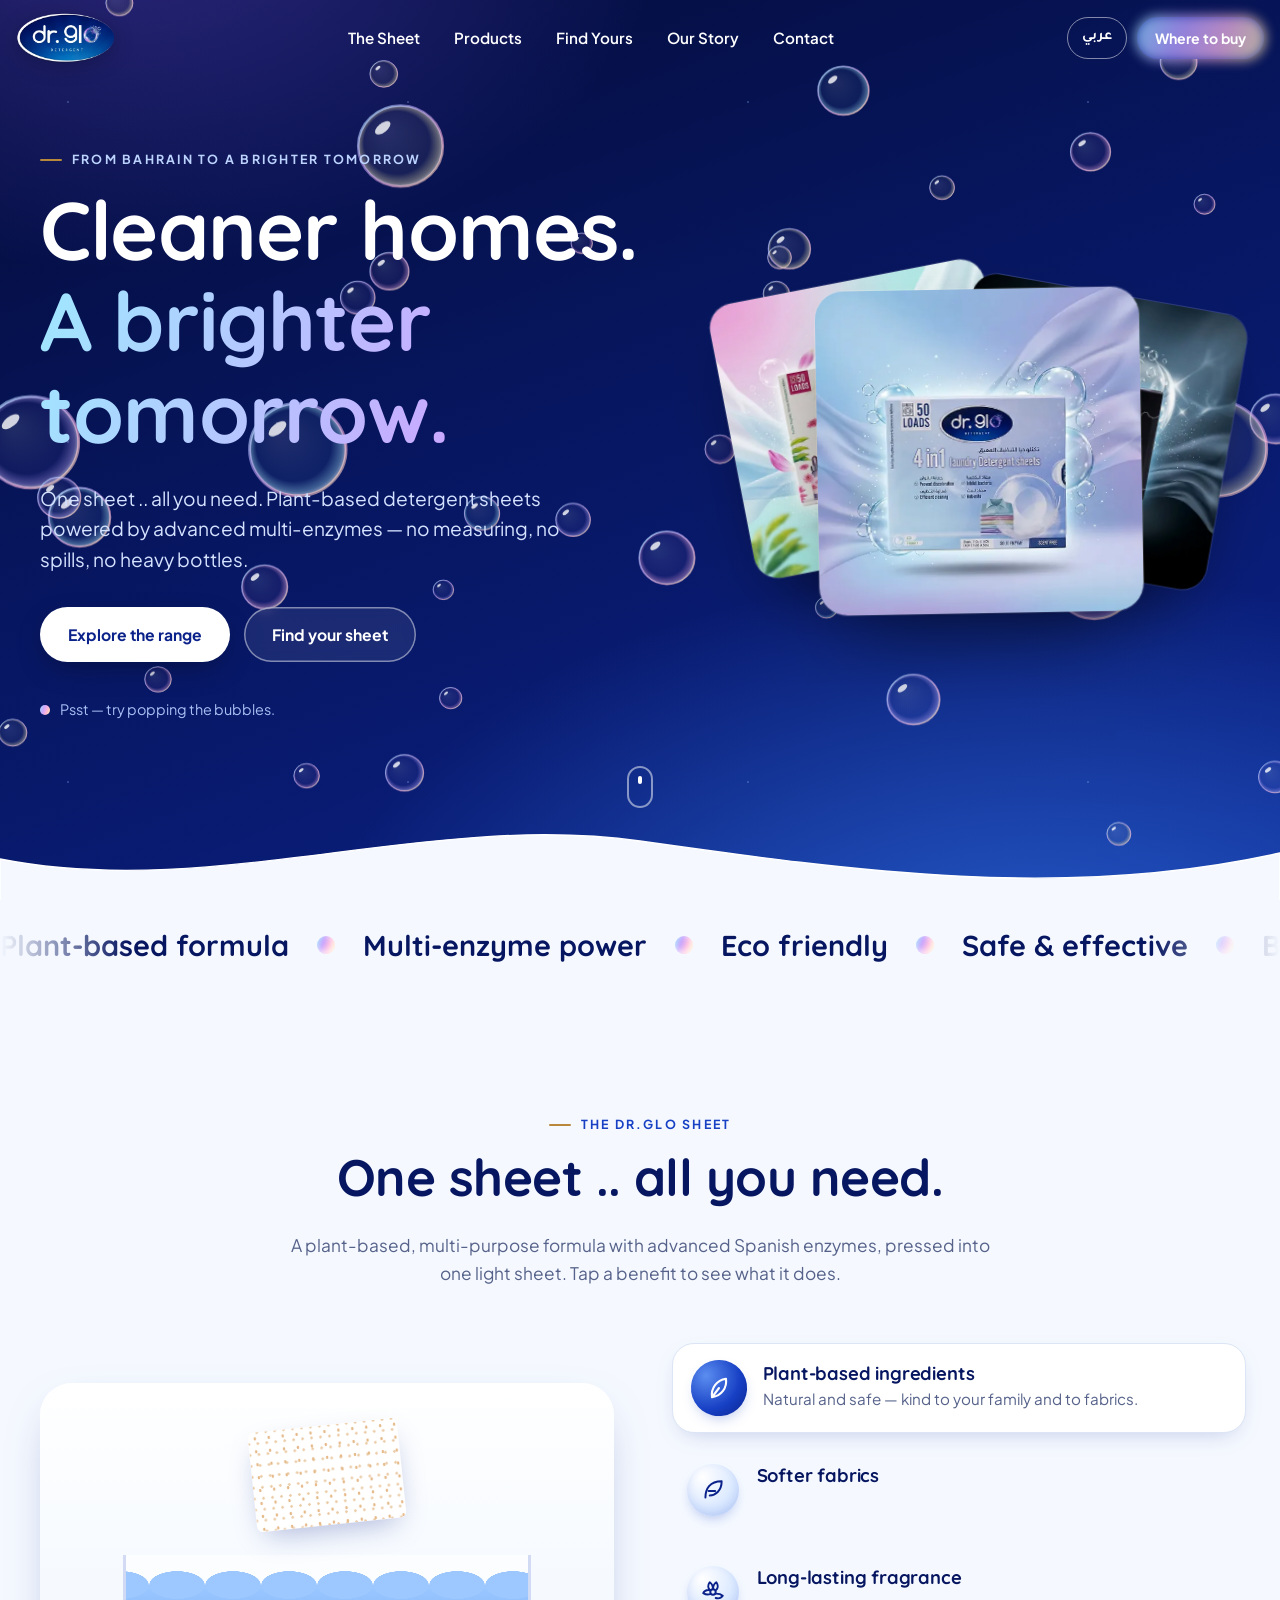
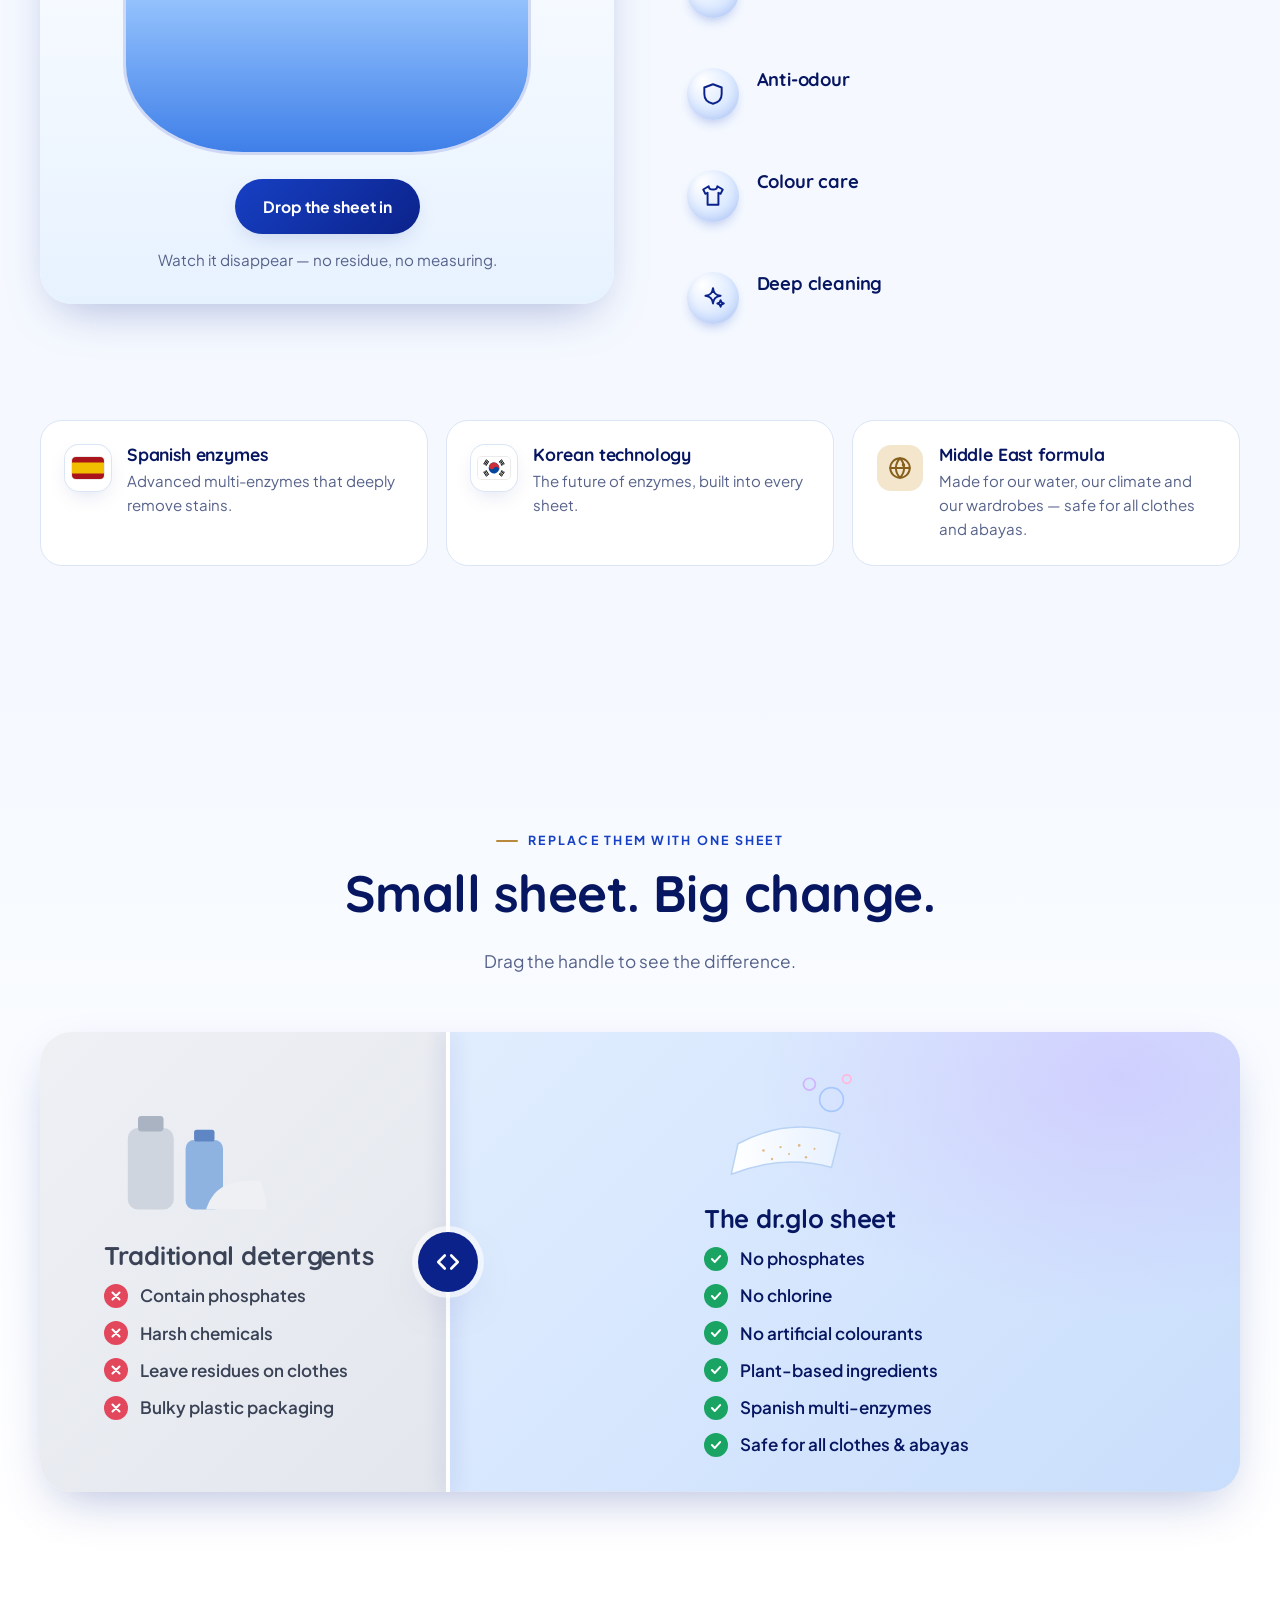
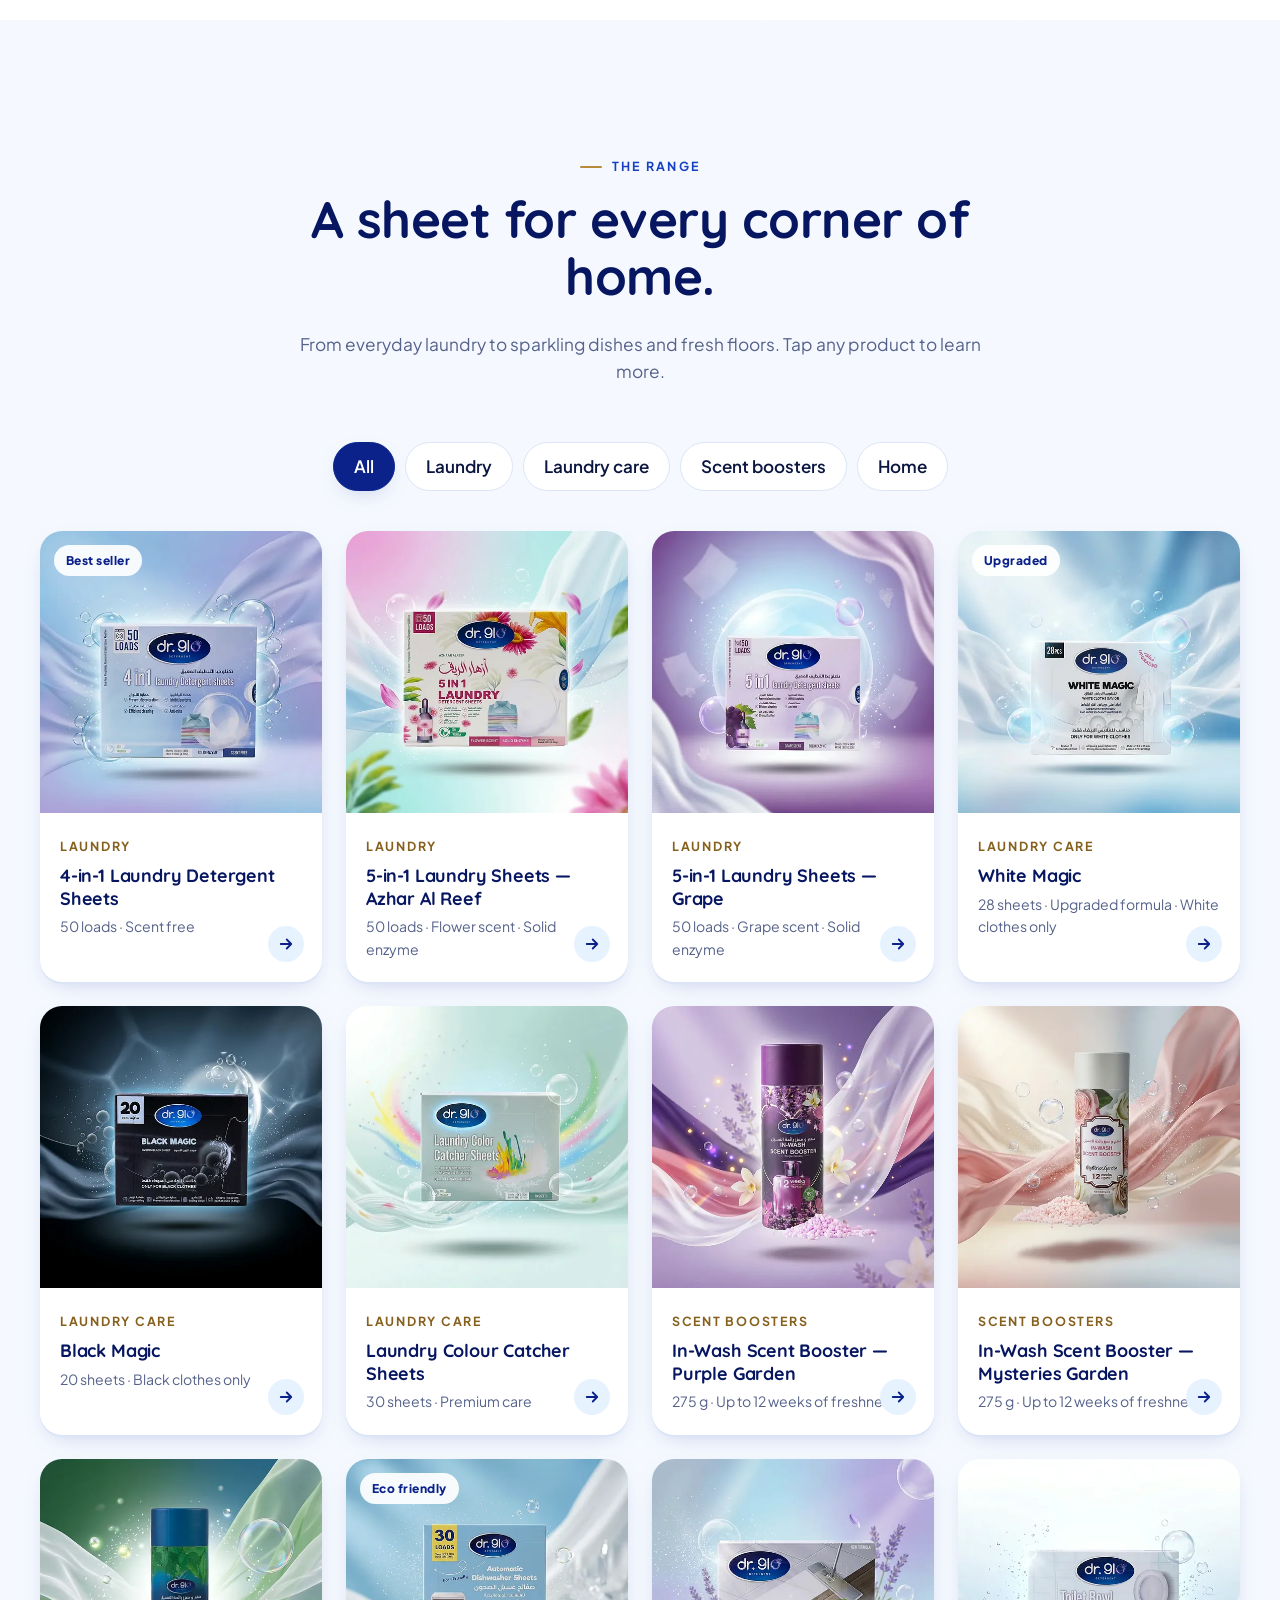
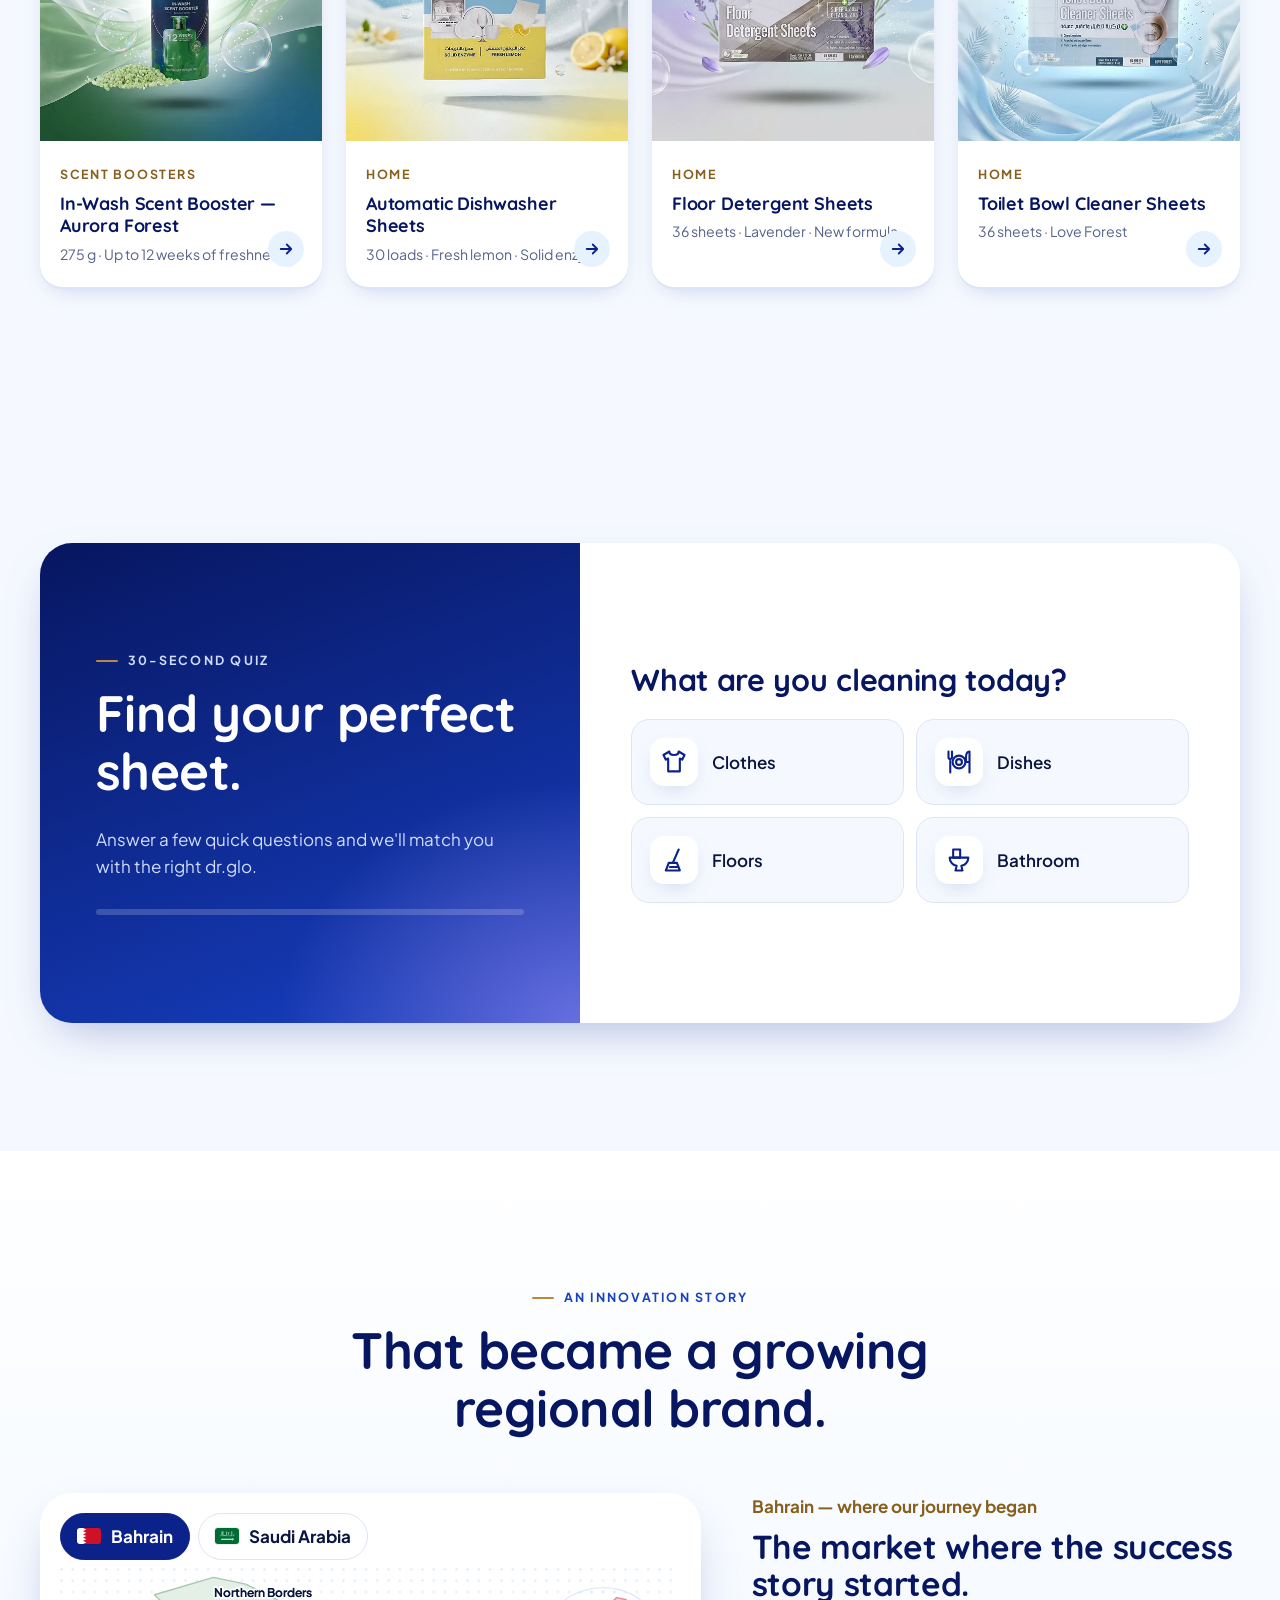
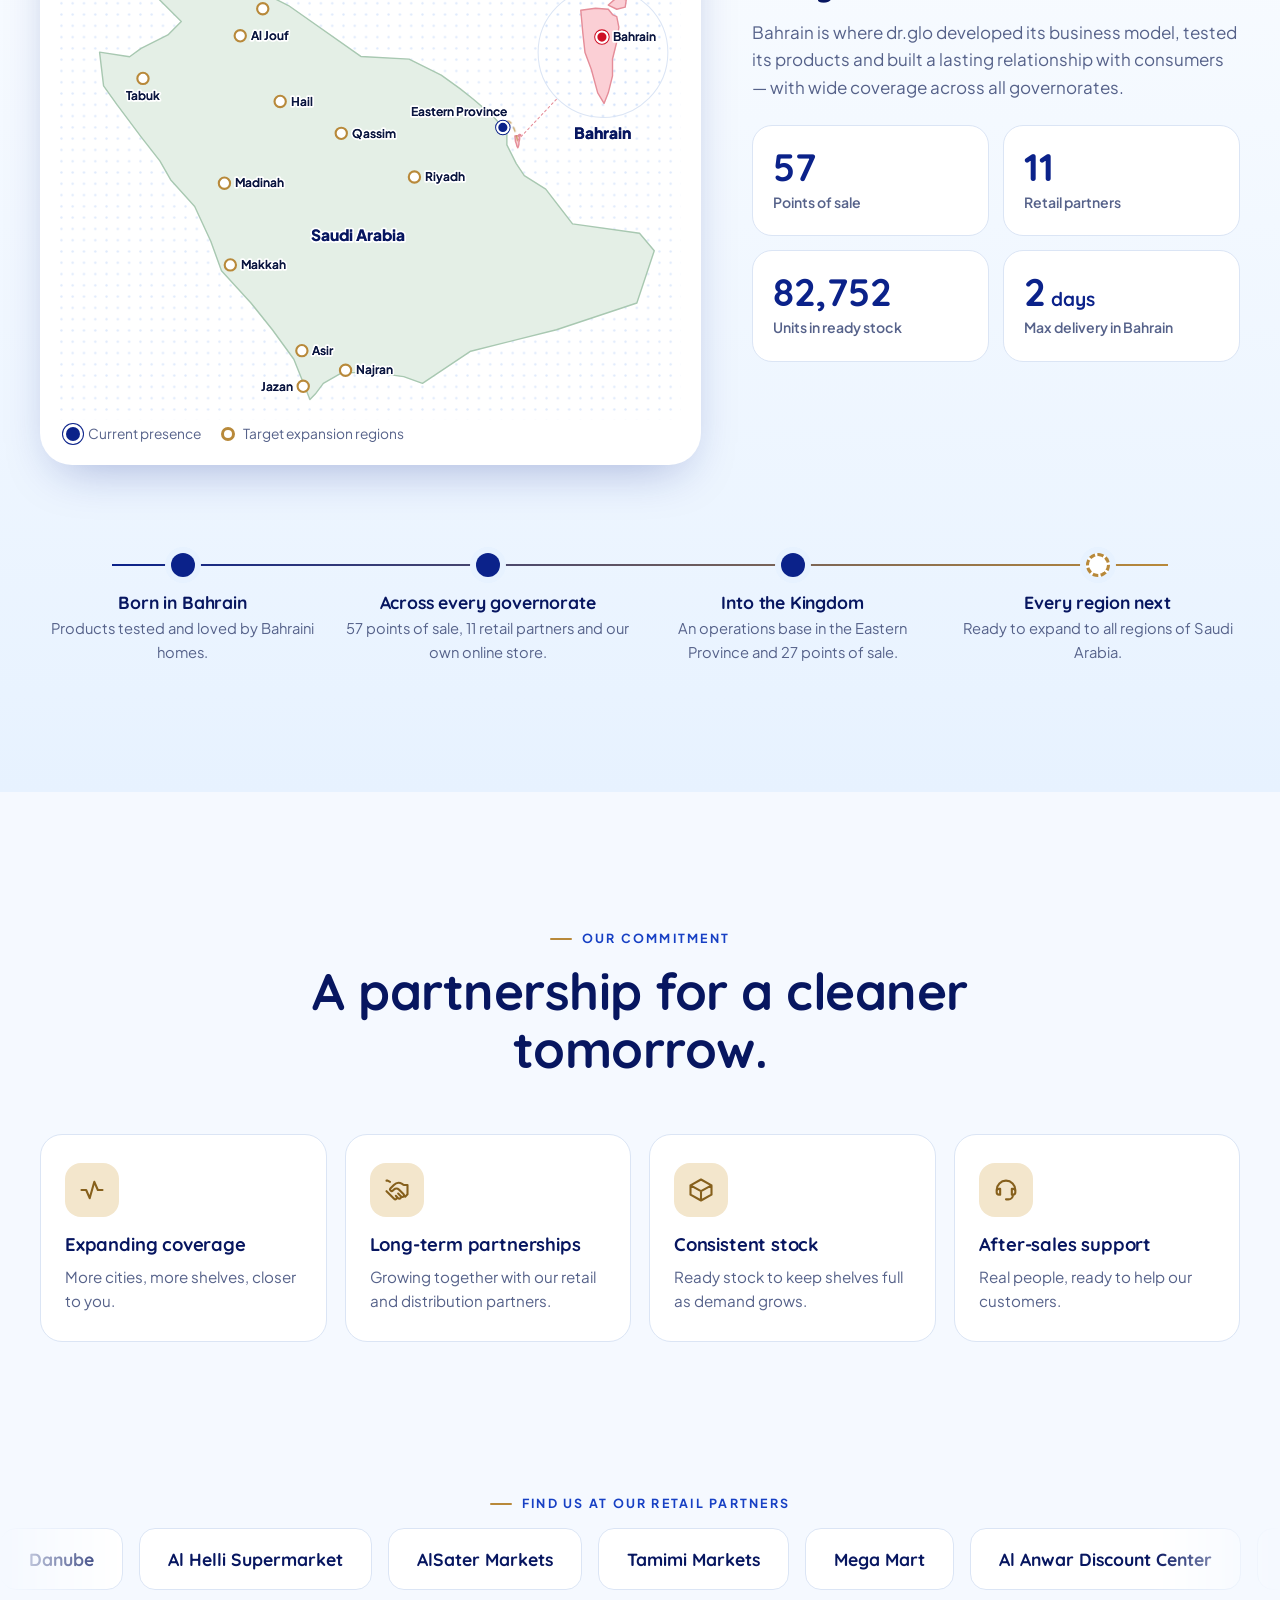
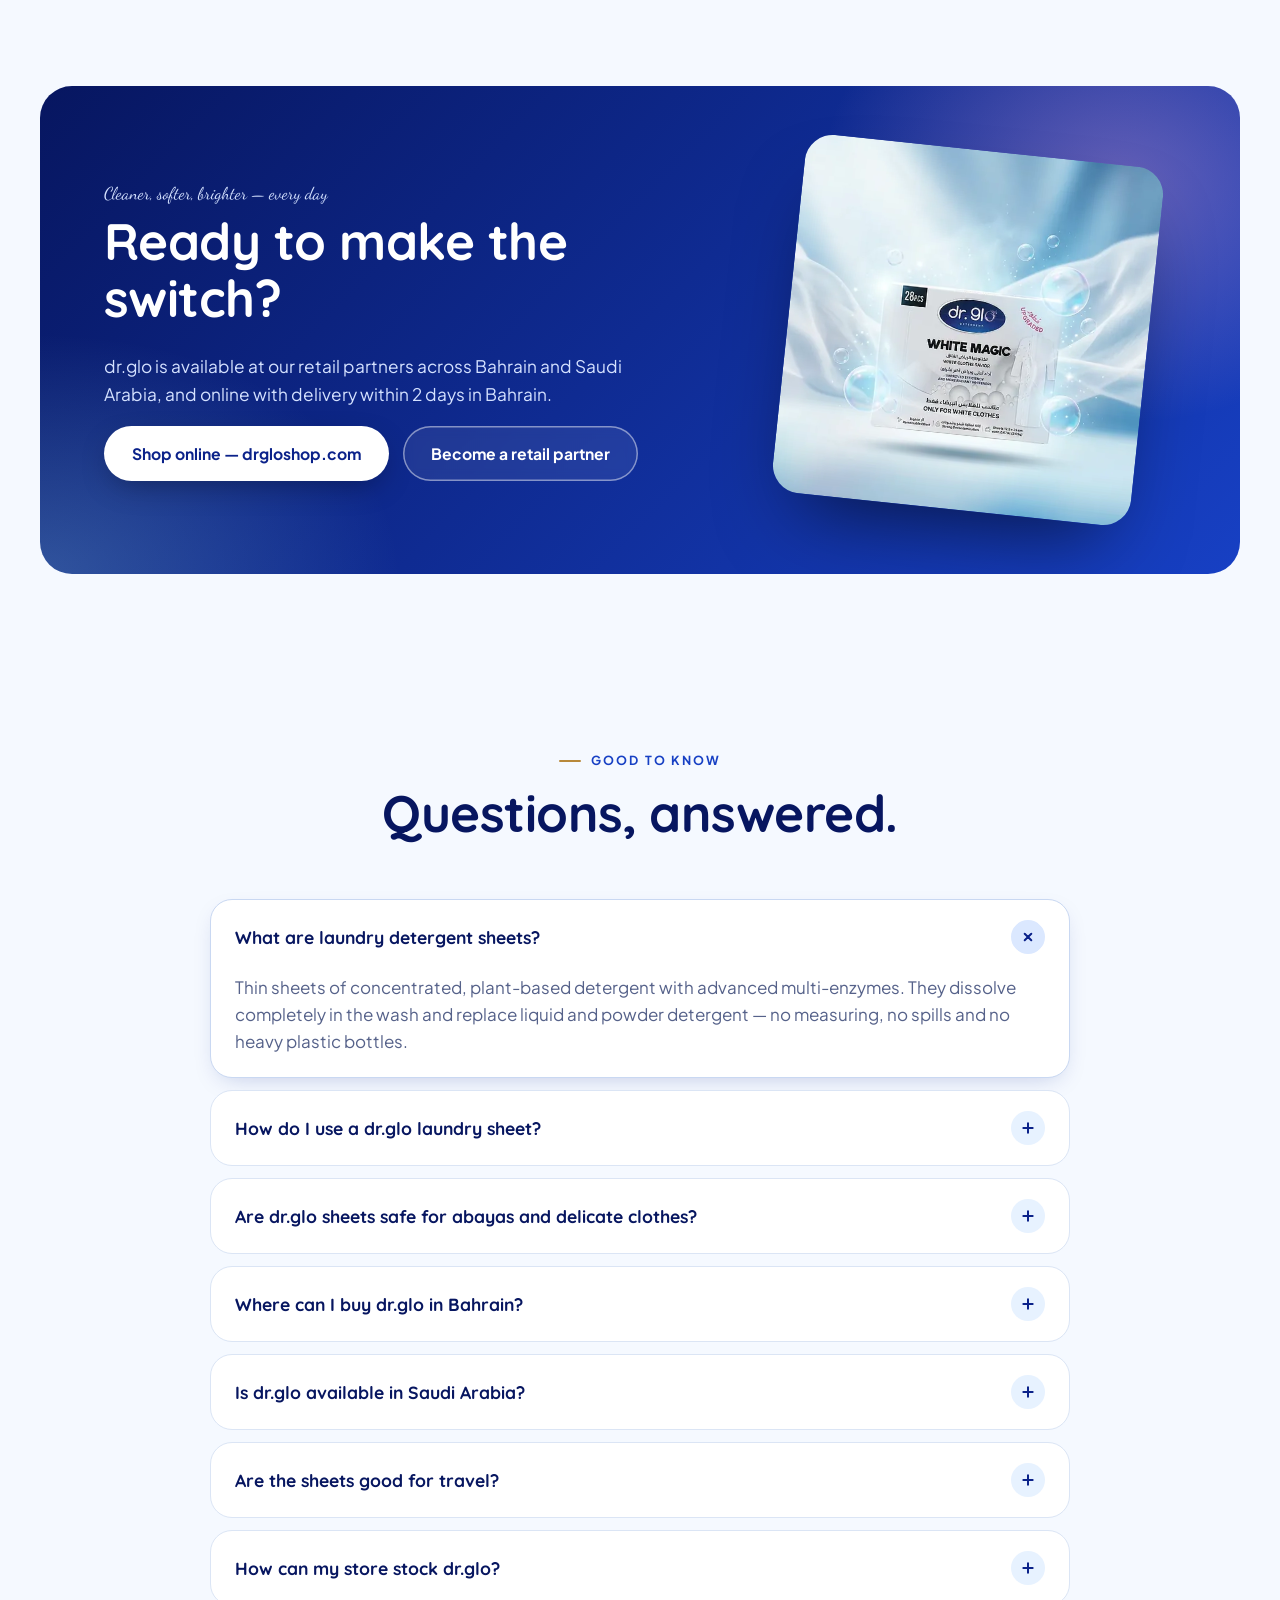
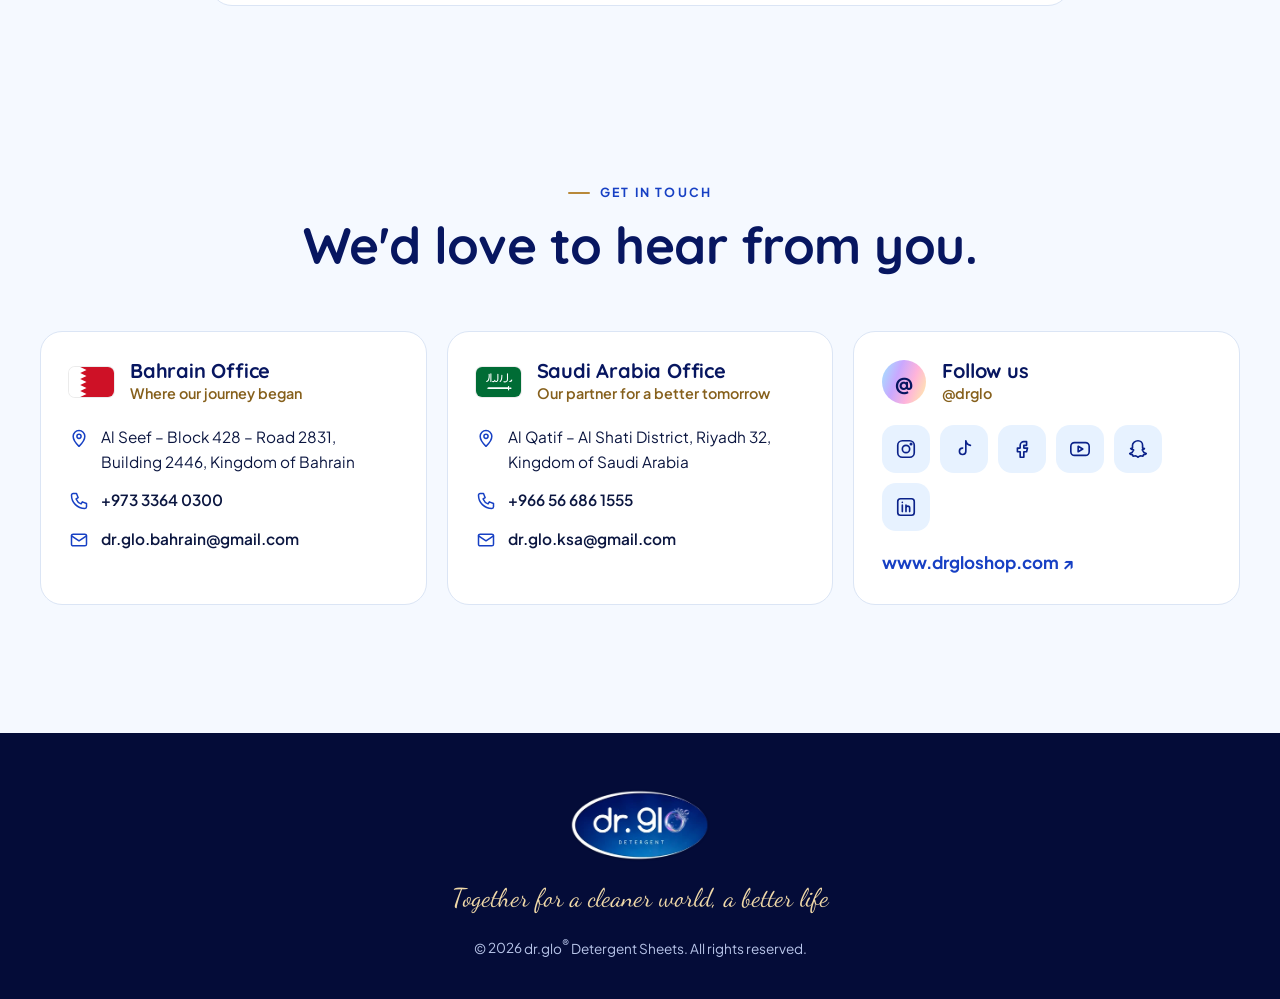
==== index.html @ 6746b54c "ready" ====
<!doctype html>
<html lang="en" dir="ltr">
<head>
  <meta charset="utf-8">
  <meta name="viewport" content="width=device-width, initial-scale=1">
  <!-- seo:start -->
  <title>dr.glo | Laundry Detergent Sheets — Bahrain &amp; Saudi Arabia</title>
  <meta name="description" content="Plant-based laundry detergent sheets with advanced enzymes — no phosphates, no chlorine. Laundry, dishwasher &amp; floor sheets in Bahrain and Saudi Arabia.">
  <meta name="robots" content="index, follow, max-image-preview:large">
  <link rel="canonical" href="https://drgloglobal.com/">
  <link rel="alternate" hreflang="en" href="https://drgloglobal.com/">
  <link rel="alternate" hreflang="ar" href="https://drgloglobal.com/ar/">
  <link rel="alternate" hreflang="x-default" href="https://drgloglobal.com/">
  <meta name="theme-color" content="#0a1d6e">
  <meta property="og:type" content="website">
  <meta property="og:site_name" content="dr.glo">
  <meta property="og:url" content="https://drgloglobal.com/">
  <meta property="og:title" content="dr.glo | Laundry Detergent Sheets — Bahrain &amp; Saudi Arabia">
  <meta property="og:description" content="Plant-based laundry detergent sheets with advanced enzymes — no phosphates, no chlorine. Laundry, dishwasher &amp; floor sheets in Bahrain and Saudi Arabia.">
  <meta property="og:image" content="https://drgloglobal.com/assets/img/og-image.jpg">
  <meta property="og:image:width" content="1200">
  <meta property="og:image:height" content="630">
  <meta property="og:image:alt" content="dr.glo detergent sheets — Cleaner homes, a brighter tomorrow">
  <meta property="og:locale" content="en_US">
  <meta property="og:locale:alternate" content="ar_AR">
  <meta name="twitter:card" content="summary_large_image">
  <meta name="twitter:title" content="dr.glo | Laundry Detergent Sheets — Bahrain &amp; Saudi Arabia">
  <meta name="twitter:description" content="Plant-based laundry detergent sheets with advanced enzymes — no phosphates, no chlorine. Laundry, dishwasher &amp; floor sheets in Bahrain and Saudi Arabia.">
  <meta name="twitter:image" content="https://drgloglobal.com/assets/img/og-image.jpg">
  <link rel="icon" type="image/png" sizes="256x256" href="assets/img/favicon.png">
  <link rel="apple-touch-icon" sizes="180x180" href="assets/img/apple-touch-icon.png">
  <link rel="manifest" href="site.webmanifest">
  <script type="application/ld+json">
{
  "@context": "https://schema.org",
  "@graph": [
    {
      "@type": "Organization",
      "@id": "https://drgloglobal.com/#organization",
      "name": "dr.glo",
      "alternateName": [
        "Dr.glo",
        "dr glo",
        "د. قلو"
      ],
      "url": "https://drgloglobal.com/",
      "logo": {
        "@type": "ImageObject",
        "url": "https://drgloglobal.com/assets/img/logo.png",
        "width": 900,
        "height": 471
      },
      "image": "https://drgloglobal.com/assets/img/og-image.jpg",
      "description": "Plant-based laundry detergent sheets with advanced enzymes — no phosphates, no chlorine. Laundry, dishwasher & floor sheets in Bahrain and Saudi Arabia.",
      "slogan": "Cleaner Homes, A Brighter Tomorrow",
      "foundingLocation": {
        "@type": "Place",
        "name": "Kingdom of Bahrain"
      },
      "areaServed": [
        {
          "@type": "Country",
          "name": "Bahrain"
        },
        {
          "@type": "Country",
          "name": "Saudi Arabia"
        }
      ],
      "address": [
        {
          "@type": "PostalAddress",
          "streetAddress": "Building 2446, Road 2831, Block 428",
          "addressLocality": "Al Seef",
          "addressCountry": "BH"
        },
        {
          "@type": "PostalAddress",
          "streetAddress": "Al Shati District",
          "addressLocality": "Al Qatif",
          "addressRegion": "Eastern Province",
          "addressCountry": "SA"
        }
      ],
      "contactPoint": [
        {
          "@type": "ContactPoint",
          "contactType": "customer service",
          "telephone": "+973-3364-0300",
          "email": "dr.glo.bahrain@gmail.com",
          "areaServed": "BH",
          "availableLanguage": [
            "English",
            "Arabic"
          ]
        },
        {
          "@type": "ContactPoint",
          "contactType": "customer service",
          "telephone": "+966-56-686-1555",
          "email": "dr.glo.ksa@gmail.com",
          "areaServed": "SA",
          "availableLanguage": [
            "English",
            "Arabic"
          ]
        }
      ],
      "sameAs": [
        "https://www.instagram.com/drglo",
        "https://www.tiktok.com/@drglo",
        "https://www.facebook.com/drglo",
        "https://www.youtube.com/@drglo",
        "https://www.snapchat.com/add/drglo",
        "https://www.linkedin.com/company/drglo",
        "https://www.drgloshop.com"
      ]
    },
    {
      "@type": "WebSite",
      "@id": "https://drgloglobal.com/#website",
      "url": "https://drgloglobal.com/",
      "name": "dr.glo",
      "inLanguage": [
        "en",
        "ar"
      ],
      "publisher": {
        "@id": "https://drgloglobal.com/#organization"
      }
    },
    {
      "@type": "WebPage",
      "@id": "https://drgloglobal.com/#webpage",
      "url": "https://drgloglobal.com/",
      "name": "dr.glo | Laundry Detergent Sheets — Bahrain & Saudi Arabia",
      "description": "Plant-based laundry detergent sheets with advanced enzymes — no phosphates, no chlorine. Laundry, dishwasher & floor sheets in Bahrain and Saudi Arabia.",
      "inLanguage": "en",
      "isPartOf": {
        "@id": "https://drgloglobal.com/#website"
      },
      "about": {
        "@id": "https://drgloglobal.com/#organization"
      },
      "primaryImageOfPage": "https://drgloglobal.com/assets/img/og-image.jpg"
    }
  ]
}
  </script>
  <!-- seo:end -->
  <link rel="preconnect" href="https://fonts.googleapis.com">
  <link rel="preconnect" href="https://fonts.gstatic.com" crossorigin>
  <link href="https://fonts.googleapis.com/css2?family=Quicksand:wght@500;600;700&family=Plus+Jakarta+Sans:wght@400;500;600;700&family=Tajawal:wght@400;500;700;800&family=Dancing+Script:wght@600&display=swap" rel="stylesheet">
  <link rel="stylesheet" href="css/style.css">
</head>
<body>
  <div class="scroll-progress" aria-hidden="true"><span></span></div>

  <!-- ============ NAV ============ -->
  <header class="nav" id="nav">
    <div class="nav__inner">
      <a href="#top" class="nav__logo" aria-label="dr.glo home"><img src="assets/img/logo-sm.webp" alt="dr.glo detergent" width="120" height="63"></a>
      <nav class="nav__links" id="navLinks" aria-label="Main">
        <a href="#sheet" data-i18n="nav.sheet">The Sheet</a>
        <a href="#products" data-i18n="nav.products">Products</a>
        <a href="#quiz" data-i18n="nav.quiz">Find Yours</a>
        <a href="#story" data-i18n="nav.story">Our Story</a>
        <a href="#contact" data-i18n="nav.contact">Contact</a>
      </nav>
      <div class="nav__actions">
        <a class="lang-toggle" id="langToggle" href="ar/" hreflang="ar" lang="ar">عربي</a>
        <a class="btn btn--glow btn--sm" href="#buy" data-i18n="nav.buy">Where to buy</a>
        <button class="nav__burger" id="burger" type="button" aria-label="Menu" aria-expanded="false"><span></span><span></span></button>
      </div>
    </div>
  </header>

  <main id="top">
    <!-- ============ HERO ============ -->
    <section class="hero">
      <canvas class="hero__bubbles" id="bubbles" aria-hidden="true"></canvas>
      <div class="hero__inner">
        <div class="hero__copy">
          <p class="eyebrow eyebrow--light" data-i18n="hero.eyebrow">From Bahrain to a brighter tomorrow</p>
          <h1 class="hero__title">
            <span data-i18n="hero.t1">Cleaner homes.</span>
            <span class="iridescent" data-i18n="hero.t2">A brighter tomorrow.</span>
          </h1>
          <p class="hero__lead" data-i18n="hero.lead">One sheet .. all you need. Plant-based detergent sheets powered by advanced multi-enzymes — no measuring, no spills, no heavy bottles.</p>
          <div class="hero__ctas">
            <a href="#products" class="btn btn--light" data-i18n="hero.cta1">Explore the range</a>
            <a href="#quiz" class="btn btn--ghost" data-i18n="hero.cta2">Find your sheet</a>
          </div>
          <p class="hero__hint"><span class="hint-dot"></span><span data-i18n="hero.hint">Psst — try popping the bubbles.</span> <b class="pop-count" id="popCount" hidden></b></p>
        </div>
        <div class="hero__stack" id="heroStack" aria-hidden="true">
          <img class="stack-card stack-card--1" src="assets/img/products/5in1-azhar-al-reef-sm.webp" alt="">
          <img class="stack-card stack-card--2" src="assets/img/products/black-magic-sm.webp" alt="">
          <img class="stack-card stack-card--3" src="assets/img/products/4in1-laundry-sheets-sm.webp" alt="" fetchpriority="high">
        </div>
      </div>
      <a href="#values" class="hero__scroll" aria-label="Scroll down"><span></span></a>
      <svg class="hero__wave" viewBox="0 0 1440 120" preserveAspectRatio="none" aria-hidden="true"><path d="M0,64 C240,120 480,0 720,40 C960,80 1200,120 1440,56 L1440,120 L0,120 Z"/></svg>
    </section>

    <!-- ============ VALUES MARQUEE ============ -->
    <section class="values" id="values" aria-label="What we stand for">
      <div class="marquee">
        <div class="marquee__track">
          <span data-i18n="v.plant">Plant-based formula</span><i></i>
          <span data-i18n="v.enzyme">Multi-enzyme power</span><i></i>
          <span data-i18n="v.eco">Eco friendly</span><i></i>
          <span data-i18n="v.safe">Safe &amp; effective</span><i></i>
          <span data-i18n="v.bio">Biodegradable</span><i></i>
          <span data-i18n="v.travel">Travel friendly</span><i></i>
          <span data-i18n="v.trust">Quality you can trust</span><i></i>
        </div>
      </div>
    </section>

    <!-- ============ THE SHEET ============ -->
    <section class="section sheet" id="sheet">
      <div class="container">
        <div class="section-head reveal">
          <p class="eyebrow" data-i18n="sheet.eyebrow">The dr.glo sheet</p>
          <h2 data-i18n="sheet.title">One sheet .. all you need.</h2>
          <p data-i18n="sheet.sub">A plant-based, multi-purpose formula with advanced Spanish enzymes, pressed into one light sheet. Tap a benefit to see what it does.</p>
        </div>

        <div class="sheet__grid">
          <div class="dissolve reveal" id="dissolve">
            <div class="dissolve__stage">
              <div class="dissolve__sheet" id="dSheet"><span></span></div>
              <div class="dissolve__basin">
                <div class="dissolve__water" id="dWater">
                  <div class="dissolve__foam"></div>
                </div>
              </div>
              <div class="dissolve__bubbles" id="dBubbles"></div>
            </div>
            <button class="btn btn--primary" id="dropBtn" type="button" data-i18n="sheet.drop">Drop the sheet in</button>
            <p class="dissolve__caption" id="dCaption" data-i18n="sheet.caption">Watch it disappear — no residue, no measuring.</p>
          </div>

          <ul class="benefits reveal" id="benefits">
            <li class="benefit is-active" data-b="0" tabindex="0">
              <span class="benefit__icon"><svg viewBox="0 0 24 24"><path d="M5 19c8 0 14-6 14-14C11 5 5 11 5 19Zm0 0 7-7"/></svg></span>
              <div><h3 data-i18n="b.plant.t">Plant-based ingredients</h3><p data-i18n="b.plant.d">Natural and safe — kind to your family and to fabrics.</p></div>
            </li>
            <li class="benefit" data-b="1" tabindex="0">
              <span class="benefit__icon"><svg viewBox="0 0 24 24"><path d="M20 4C9 4 5 11 5 19M20 4c0 9-6 13-11 13M8 13h6"/></svg></span>
              <div><h3 data-i18n="b.soft.t">Softer fabrics</h3><p data-i18n="b.soft.d">Keeps clothes soft, wash after wash.</p></div>
            </li>
            <li class="benefit" data-b="2" tabindex="0">
              <span class="benefit__icon"><svg viewBox="0 0 24 24"><circle cx="12" cy="12" r="2.5"/><path d="M12 9.5C12 5 9 3 9 3s-3 4 0 7m3-.5c0-4.5 3-6.5 3-6.5s3 4 0 7m-5.5 4C6 15 3 13 3 13s2-4 6.5-2.5m5 3c4.5 0 6.5 2 6.5 2s-2 3.5-6.5 2"/></svg></span>
              <div><h3 data-i18n="b.scent.t">Long-lasting fragrance</h3><p data-i18n="b.scent.d">Fresh all day, from the machine to the wardrobe.</p></div>
            </li>
            <li class="benefit" data-b="3" tabindex="0">
              <span class="benefit__icon"><svg viewBox="0 0 24 24"><path d="M12 3 4 6v6c0 5 3.5 8 8 9 4.5-1 8-4 8-9V6l-8-3Z"/></svg></span>
              <div><h3 data-i18n="b.odour.t">Anti-odour</h3><p data-i18n="b.odour.d">Fights bad smells at the source.</p></div>
            </li>
            <li class="benefit" data-b="4" tabindex="0">
              <span class="benefit__icon"><svg viewBox="0 0 24 24"><path d="M8 3 3 6l2 4 2-1v11h10V9l2 1 2-4-5-3c0 2-2 3-4 3S8 5 8 3Z"/></svg></span>
              <div><h3 data-i18n="b.color.t">Colour care</h3><p data-i18n="b.color.d">Keeps colours bright and helps prevent fading.</p></div>
            </li>
            <li class="benefit" data-b="5" tabindex="0">
              <span class="benefit__icon"><svg viewBox="0 0 24 24"><path d="M12 3c.6 4.6 2.4 6.4 7 7-4.6.6-6.4 2.4-7 7-.6-4.6-2.4-6.4-7-7 4.6-.6 6.4-2.4 7-7Zm7 11c.3 2 1 2.7 3 3-2 .3-2.7 1-3 3-.3-2-1-2.7-3-3 2-.3 2.7-1 3-3Z"/></svg></span>
              <div><h3 data-i18n="b.deep.t">Deep cleaning</h3><p data-i18n="b.deep.d">Enzymes break down tough stains for visibly cleaner clothes.</p></div>
            </li>
          </ul>
        </div>

        <div class="tech reveal">
          <div class="tech__item">
            <span class="tech__badge tech__badge--flag"><img src="assets/img/flags/es.svg" alt="Spain" width="36" height="24"></span>
            <div><h4 data-i18n="tech.es.t">Spanish enzymes</h4><p data-i18n="tech.es.d">Advanced multi-enzymes that deeply remove stains.</p></div>
          </div>
          <div class="tech__item">
            <span class="tech__badge tech__badge--flag"><img src="assets/img/flags/kr.svg" alt="South Korea" width="36" height="24"></span>
            <div><h4 data-i18n="tech.kr.t">Korean technology</h4><p data-i18n="tech.kr.d">The future of enzymes, built into every sheet.</p></div>
          </div>
          <div class="tech__item">
            <span class="tech__badge" aria-hidden="true"><svg viewBox="0 0 24 24"><circle cx="12" cy="12" r="9"/><path d="M3 12h18M12 3c2.5 2.7 3.8 5.7 3.8 9s-1.3 6.3-3.8 9c-2.5-2.7-3.8-5.7-3.8-9S9.5 5.7 12 3Z"/><circle cx="15.2" cy="9.2" r="1.6" fill="currentColor" stroke="none"/></svg></span>
            <div><h4 data-i18n="tech.me.t">Middle East formula</h4><p data-i18n="tech.me.d">Made for our water, our climate and our wardrobes — safe for all clothes and abayas.</p></div>
          </div>
        </div>
      </div>
    </section>

    <!-- ============ COMPARE ============ -->
    <section class="section compare-sec">
      <div class="container">
        <div class="section-head reveal">
          <p class="eyebrow" data-i18n="cmp.eyebrow">Replace them with one sheet</p>
          <h2 data-i18n="cmp.title">Small sheet. Big change.</h2>
          <p data-i18n="cmp.sub">Drag the handle to see the difference.</p>
        </div>
        <div class="compare reveal" id="compare" style="--pos:50%">
          <div class="compare__side compare__side--old">
            <div class="compare__content">
              <svg class="compare__art" viewBox="0 0 200 140" aria-hidden="true">
                <rect x="28" y="30" width="54" height="96" rx="12" fill="#cfd5df"/><rect x="40" y="16" width="30" height="18" rx="4" fill="#aab3c2"/>
                <rect x="96" y="44" width="44" height="82" rx="10" fill="#8fb3e0"/><rect x="106" y="32" width="24" height="14" rx="3" fill="#5e86c4"/>
                <path d="M120 126c10-30 30-34 64-34 6 18 8 26 6 34Z" fill="#eef0f4"/>
              </svg>
              <h3 data-i18n="cmp.old.t">Traditional detergents</h3>
              <ul class="xlist">
                <li data-i18n="cmp.old.1">Contain phosphates</li>
                <li data-i18n="cmp.old.2">Harsh chemicals</li>
                <li data-i18n="cmp.old.3">Leave residues on clothes</li>
                <li data-i18n="cmp.old.4">Bulky plastic packaging</li>
              </ul>
            </div>
          </div>
          <div class="compare__side compare__side--new">
            <div class="compare__content">
              <svg class="compare__art" viewBox="0 0 200 140" aria-hidden="true">
                <defs><linearGradient id="shg" x1="0" x2="1"><stop offset="0" stop-color="#fff"/><stop offset="1" stop-color="#e7f1ff"/></linearGradient></defs>
                <path d="M40 92 Q100 60 160 80 L150 120 Q92 104 32 128Z" fill="url(#shg)" stroke="#b9d3f5"/>
                <g fill="#e2b98a"><circle cx="70" cy="100" r="1.6"/><circle cx="90" cy="96" r="1.4"/><circle cx="112" cy="94" r="1.6"/><circle cx="130" cy="98" r="1.3"/><circle cx="80" cy="110" r="1.4"/><circle cx="120" cy="108" r="1.5"/><circle cx="100" cy="104" r="1.2"/></g>
                <circle cx="150" cy="40" r="14" fill="none" stroke="#a7c8ff" stroke-width="2"/><circle cx="124" cy="22" r="7" fill="none" stroke="#d1b3ff" stroke-width="2"/><circle cx="168" cy="16" r="5" fill="none" stroke="#ffb7dc" stroke-width="2"/>
              </svg>
              <h3 data-i18n="cmp.new.t">The dr.glo sheet</h3>
              <ul class="vlist">
                <li data-i18n="cmp.new.1">No phosphates</li>
                <li data-i18n="cmp.new.2">No chlorine</li>
                <li data-i18n="cmp.new.3">No artificial colourants</li>
                <li data-i18n="cmp.new.4">Plant-based ingredients</li>
                <li data-i18n="cmp.new.5">Spanish multi-enzymes</li>
                <li data-i18n="cmp.new.6">Safe for all clothes &amp; abayas</li>
              </ul>
            </div>
          </div>
          <div class="compare__handle" id="compareHandle" role="slider" tabindex="0" aria-label="Comparison slider" aria-valuemin="0" aria-valuemax="100" aria-valuenow="50">
            <span><svg viewBox="0 0 24 24"><path d="m9 6-6 6 6 6M15 6l6 6-6 6"/></svg></span>
          </div>
        </div>
      </div>
    </section>

    <!-- ============ PRODUCTS ============ -->
    <section class="section products" id="products">
      <div class="container">
        <div class="section-head reveal">
          <p class="eyebrow" data-i18n="p.eyebrow">The range</p>
          <h2 data-i18n="p.title">A sheet for every corner of home.</h2>
          <p data-i18n="p.sub">From everyday laundry to sparkling dishes and fresh floors. Tap any product to learn more.</p>
        </div>
        <div class="filters reveal" role="tablist" id="filters">
          <button class="chip is-active" data-filter="all" role="tab" aria-selected="true" data-i18n="f.all">All</button>
          <button class="chip" data-filter="laundry" role="tab" aria-selected="false" data-i18n="f.laundry">Laundry</button>
          <button class="chip" data-filter="care" role="tab" aria-selected="false" data-i18n="f.care">Laundry care</button>
          <button class="chip" data-filter="scent" role="tab" aria-selected="false" data-i18n="f.scent">Scent boosters</button>
          <button class="chip" data-filter="home" role="tab" aria-selected="false" data-i18n="f.home">Home</button>
        </div>
        <div class="grid" id="productGrid"><!-- products:start -->
      <article class="card reveal is-in" data-id="4in1" data-cat="laundry" style="--tint:#bcd6f3">
        <div class="card__media">
          <img src="assets/img/products/4in1-laundry-sheets-sm.webp" alt="4-in-1 Laundry Detergent Sheets" loading="lazy" decoding="async" width="560" height="560">
          <span class="card__tag">Best seller</span>
          <span class="card__shine"></span>
        </div>
        <div class="card__body">
          <span class="card__cat">Laundry</span>
          <h3 class="card__name"><button class="card__link" type="button" aria-label="View details: 4-in-1 Laundry Detergent Sheets">4-in-1 Laundry Detergent Sheets</button></h3>
          <p class="card__meta">50 loads · Scent free</p>
        </div>
        <span class="card__more" aria-hidden="true"><svg viewBox="0 0 24 24"><path d="M5 12h14m-6-6 6 6-6 6"/></svg></span>
      </article>
      <article class="card reveal is-in" data-id="5in1-flower" data-cat="laundry" style="--tint:#f6c9dd">
        <div class="card__media">
          <img src="assets/img/products/5in1-azhar-al-reef-sm.webp" alt="5-in-1 Laundry Sheets — Azhar Al Reef" loading="lazy" decoding="async" width="560" height="560">
          
          <span class="card__shine"></span>
        </div>
        <div class="card__body">
          <span class="card__cat">Laundry</span>
          <h3 class="card__name"><button class="card__link" type="button" aria-label="View details: 5-in-1 Laundry Sheets — Azhar Al Reef">5-in-1 Laundry Sheets — Azhar Al Reef</button></h3>
          <p class="card__meta">50 loads · Flower scent · Solid enzyme</p>
        </div>
        <span class="card__more" aria-hidden="true"><svg viewBox="0 0 24 24"><path d="M5 12h14m-6-6 6 6-6 6"/></svg></span>
      </article>
      <article class="card reveal is-in" data-id="5in1-grape" data-cat="laundry" style="--tint:#d9c8f0">
        <div class="card__media">
          <img src="assets/img/products/5in1-grape-sm.webp" alt="5-in-1 Laundry Sheets — Grape" loading="lazy" decoding="async" width="560" height="560">
          
          <span class="card__shine"></span>
        </div>
        <div class="card__body">
          <span class="card__cat">Laundry</span>
          <h3 class="card__name"><button class="card__link" type="button" aria-label="View details: 5-in-1 Laundry Sheets — Grape">5-in-1 Laundry Sheets — Grape</button></h3>
          <p class="card__meta">50 loads · Grape scent · Solid enzyme</p>
        </div>
        <span class="card__more" aria-hidden="true"><svg viewBox="0 0 24 24"><path d="M5 12h14m-6-6 6 6-6 6"/></svg></span>
      </article>
      <article class="card reveal is-in" data-id="white-magic" data-cat="care" style="--tint:#e6eef7">
        <div class="card__media">
          <img src="assets/img/products/white-magic-sm.webp" alt="White Magic" loading="lazy" decoding="async" width="560" height="560">
          <span class="card__tag">Upgraded</span>
          <span class="card__shine"></span>
        </div>
        <div class="card__body">
          <span class="card__cat">Laundry care</span>
          <h3 class="card__name"><button class="card__link" type="button" aria-label="View details: White Magic">White Magic</button></h3>
          <p class="card__meta">28 sheets · Upgraded formula · White clothes only</p>
        </div>
        <span class="card__more" aria-hidden="true"><svg viewBox="0 0 24 24"><path d="M5 12h14m-6-6 6 6-6 6"/></svg></span>
      </article>
      <article class="card reveal is-in" data-id="black-magic" data-cat="care" style="--tint:#3a4555">
        <div class="card__media">
          <img src="assets/img/products/black-magic-sm.webp" alt="Black Magic" loading="lazy" decoding="async" width="560" height="560">
          
          <span class="card__shine"></span>
        </div>
        <div class="card__body">
          <span class="card__cat">Laundry care</span>
          <h3 class="card__name"><button class="card__link" type="button" aria-label="View details: Black Magic">Black Magic</button></h3>
          <p class="card__meta">20 sheets · Black clothes only</p>
        </div>
        <span class="card__more" aria-hidden="true"><svg viewBox="0 0 24 24"><path d="M5 12h14m-6-6 6 6-6 6"/></svg></span>
      </article>
      <article class="card reveal is-in" data-id="color-catcher" data-cat="care" style="--tint:#cdeae3">
        <div class="card__media">
          <img src="assets/img/products/color-catcher-sheets-sm.webp" alt="Laundry Colour Catcher Sheets" loading="lazy" decoding="async" width="560" height="560">
          
          <span class="card__shine"></span>
        </div>
        <div class="card__body">
          <span class="card__cat">Laundry care</span>
          <h3 class="card__name"><button class="card__link" type="button" aria-label="View details: Laundry Colour Catcher Sheets">Laundry Colour Catcher Sheets</button></h3>
          <p class="card__meta">30 sheets · Premium care</p>
        </div>
        <span class="card__more" aria-hidden="true"><svg viewBox="0 0 24 24"><path d="M5 12h14m-6-6 6 6-6 6"/></svg></span>
      </article>
      <article class="card reveal is-in" data-id="booster-purple" data-cat="scent" style="--tint:#d7c3ec">
        <div class="card__media">
          <img src="assets/img/products/scent-booster-purple-garden-sm.webp" alt="In-Wash Scent Booster — Purple Garden" loading="lazy" decoding="async" width="560" height="560">
          
          <span class="card__shine"></span>
        </div>
        <div class="card__body">
          <span class="card__cat">Scent boosters</span>
          <h3 class="card__name"><button class="card__link" type="button" aria-label="View details: In-Wash Scent Booster — Purple Garden">In-Wash Scent Booster — Purple Garden</button></h3>
          <p class="card__meta">275 g · Up to 12 weeks of freshness</p>
        </div>
        <span class="card__more" aria-hidden="true"><svg viewBox="0 0 24 24"><path d="M5 12h14m-6-6 6 6-6 6"/></svg></span>
      </article>
      <article class="card reveal is-in" data-id="booster-mysteries" data-cat="scent" style="--tint:#f2d6d0">
        <div class="card__media">
          <img src="assets/img/products/scent-booster-mysteries-garden-sm.webp" alt="In-Wash Scent Booster — Mysteries Garden" loading="lazy" decoding="async" width="560" height="560">
          
          <span class="card__shine"></span>
        </div>
        <div class="card__body">
          <span class="card__cat">Scent boosters</span>
          <h3 class="card__name"><button class="card__link" type="button" aria-label="View details: In-Wash Scent Booster — Mysteries Garden">In-Wash Scent Booster — Mysteries Garden</button></h3>
          <p class="card__meta">275 g · Up to 12 weeks of freshness</p>
        </div>
        <span class="card__more" aria-hidden="true"><svg viewBox="0 0 24 24"><path d="M5 12h14m-6-6 6 6-6 6"/></svg></span>
      </article>
      <article class="card reveal is-in" data-id="booster-green" data-cat="scent" style="--tint:#c5e3cf">
        <div class="card__media">
          <img src="assets/img/products/scent-booster-green-sm.webp" alt="In-Wash Scent Booster — Aurora Forest" loading="lazy" decoding="async" width="560" height="560">
          
          <span class="card__shine"></span>
        </div>
        <div class="card__body">
          <span class="card__cat">Scent boosters</span>
          <h3 class="card__name"><button class="card__link" type="button" aria-label="View details: In-Wash Scent Booster — Aurora Forest">In-Wash Scent Booster — Aurora Forest</button></h3>
          <p class="card__meta">275 g · Up to 12 weeks of freshness</p>
        </div>
        <span class="card__more" aria-hidden="true"><svg viewBox="0 0 24 24"><path d="M5 12h14m-6-6 6 6-6 6"/></svg></span>
      </article>
      <article class="card reveal is-in" data-id="dishwasher" data-cat="home" style="--tint:#f4e7a6">
        <div class="card__media">
          <img src="assets/img/products/dishwasher-sheets-sm.webp" alt="Automatic Dishwasher Sheets" loading="lazy" decoding="async" width="560" height="560">
          <span class="card__tag">Eco friendly</span>
          <span class="card__shine"></span>
        </div>
        <div class="card__body">
          <span class="card__cat">Home</span>
          <h3 class="card__name"><button class="card__link" type="button" aria-label="View details: Automatic Dishwasher Sheets">Automatic Dishwasher Sheets</button></h3>
          <p class="card__meta">30 loads · Fresh lemon · Solid enzyme</p>
        </div>
        <span class="card__more" aria-hidden="true"><svg viewBox="0 0 24 24"><path d="M5 12h14m-6-6 6 6-6 6"/></svg></span>
      </article>
      <article class="card reveal is-in" data-id="floor" data-cat="home" style="--tint:#ddd3ef">
        <div class="card__media">
          <img src="assets/img/products/floor-sheets-sm.webp" alt="Floor Detergent Sheets" loading="lazy" decoding="async" width="560" height="560">
          
          <span class="card__shine"></span>
        </div>
        <div class="card__body">
          <span class="card__cat">Home</span>
          <h3 class="card__name"><button class="card__link" type="button" aria-label="View details: Floor Detergent Sheets">Floor Detergent Sheets</button></h3>
          <p class="card__meta">36 sheets · Lavender · New formula</p>
        </div>
        <span class="card__more" aria-hidden="true"><svg viewBox="0 0 24 24"><path d="M5 12h14m-6-6 6 6-6 6"/></svg></span>
      </article>
      <article class="card reveal is-in" data-id="toilet" data-cat="home" style="--tint:#d3e6f3">
        <div class="card__media">
          <img src="assets/img/products/toilet-bowl-sheets-sm.webp" alt="Toilet Bowl Cleaner Sheets" loading="lazy" decoding="async" width="560" height="560">
          
          <span class="card__shine"></span>
        </div>
        <div class="card__body">
          <span class="card__cat">Home</span>
          <h3 class="card__name"><button class="card__link" type="button" aria-label="View details: Toilet Bowl Cleaner Sheets">Toilet Bowl Cleaner Sheets</button></h3>
          <p class="card__meta">36 sheets · Love Forest</p>
        </div>
        <span class="card__more" aria-hidden="true"><svg viewBox="0 0 24 24"><path d="M5 12h14m-6-6 6 6-6 6"/></svg></span>
      </article>
        <!-- products:end --></div>
      </div>
    </section>

    <!-- ============ QUIZ ============ -->
    <section class="section quiz-sec" id="quiz">
      <div class="container">
        <div class="quiz reveal" id="quizBox">
          <div class="quiz__intro">
            <p class="eyebrow eyebrow--light" data-i18n="q.eyebrow">30-second quiz</p>
            <h2 data-i18n="q.title">Find your perfect sheet.</h2>
            <p data-i18n="q.sub">Answer a few quick questions and we'll match you with the right dr.glo.</p>
            <div class="quiz__progress"><span id="quizBar"></span></div>
          </div>
          <div class="quiz__body" id="quizBody" aria-live="polite"></div>
        </div>
      </div>
    </section>

    <!-- ============ STORY ============ -->
    <section class="section story" id="story">
      <div class="container">
        <div class="section-head reveal">
          <p class="eyebrow" data-i18n="s.eyebrow">An innovation story</p>
          <h2 data-i18n="s.title">That became a growing regional brand.</h2>
        </div>

        <div class="story__grid">
          <div class="map-card reveal">
            <div class="map-tabs" role="tablist">
              <button class="map-tab is-active" data-region="bh" role="tab" aria-selected="true"><span class="flag flag--bh"></span><span data-i18n="s.bh">Bahrain</span></button>
              <button class="map-tab" data-region="sa" role="tab" aria-selected="false"><span class="flag flag--sa"></span><span data-i18n="s.sa">Saudi Arabia</span></button>
            </div>
            <svg class="map" id="map" direction="ltr" viewBox="0 0 880 640" role="img" aria-label="Map of dr.glo presence in Bahrain and Saudi Arabia"></svg>
            <p class="map-hint" data-i18n="s.hint">Tap a pin to see the region.</p>
            <div class="map-legend">
              <span><i class="lg lg--now"></i><span data-i18n="s.lg.now">Current presence</span></span>
              <span><i class="lg lg--next"></i><span data-i18n="s.lg.next">Target expansion regions</span></span>
            </div>
            <div class="map-tip" id="mapTip" hidden></div>
          </div>

          <div class="story__panels">
            <article class="panel is-active reveal" data-panel="bh">
              <p class="panel__kicker" data-i18n="s.bh.k">Bahrain — where our journey began</p>
              <h3 data-i18n="s.bh.t">The market where the success story started.</h3>
              <p data-i18n="s.bh.d">Bahrain is where dr.glo developed its business model, tested its products and built a lasting relationship with consumers — with wide coverage across all governorates.</p>
              <div class="stats">
                <div class="stat"><b data-count="57">0</b><span data-i18n="s.bh.s1">Points of sale</span></div>
                <div class="stat"><b data-count="11">0</b><span data-i18n="s.bh.s2">Retail partners</span></div>
                <div class="stat"><b data-count="85000">0</b><span data-i18n="s.bh.s3">Units in ready stock</span></div>
                <div class="stat"><b><span data-count="2">0</span><small data-i18n="s.days"> days</small></b><span data-i18n="s.bh.s4">Max delivery in Bahrain</span></div>
              </div>
            </article>
            <article class="panel" data-panel="sa">
              <p class="panel__kicker" data-i18n="s.sa.k">Saudi Arabia — our gateway to the future</p>
              <h3 data-i18n="s.sa.t">Elevating cleaning standards across the Kingdom.</h3>
              <p data-i18n="s.sa.d">From our operations base in the Eastern Province, we are ready to expand across all regions of Saudi Arabia — proudly supporting Saudi Vision 2030.</p>
              <div class="stats">
                <div class="stat"><b data-count="27">0</b><span data-i18n="s.sa.s1">Current points of sale</span></div>
                <div class="stat"><b data-count="3">0</b><span data-i18n="s.sa.s2">Strategic distribution partners</span></div>
                <div class="stat"><b data-count="238000">0</b><span data-i18n="s.sa.s3">Units ready for the market</span></div>
                <div class="stat"><b>3–5<small data-i18n="s.days"> days</small></b><span data-i18n="s.sa.s4">Delivery to all regions</span></div>
              </div>
            </article>
          </div>
        </div>

        <ol class="timeline reveal">
          <li><span class="timeline__dot"></span><h4 data-i18n="t1.t">Born in Bahrain</h4><p data-i18n="t1.d">Products tested and loved by Bahraini homes.</p></li>
          <li><span class="timeline__dot"></span><h4 data-i18n="t2.t">Across every governorate</h4><p data-i18n="t2.d">57 points of sale, 11 retail partners and our own online store.</p></li>
          <li><span class="timeline__dot"></span><h4 data-i18n="t3.t">Into the Kingdom</h4><p data-i18n="t3.d">An operations base in the Eastern Province and 27 points of sale.</p></li>
          <li class="is-next"><span class="timeline__dot"></span><h4 data-i18n="t4.t">Every region next</h4><p data-i18n="t4.d">Ready to expand to all regions of Saudi Arabia.</p></li>
        </ol>
      </div>
    </section>

    <!-- ============ COMMITMENT ============ -->
    <section class="section commit">
      <div class="container">
        <div class="section-head reveal">
          <p class="eyebrow" data-i18n="c.eyebrow">Our commitment</p>
          <h2 data-i18n="c.title">A partnership for a cleaner tomorrow.</h2>
        </div>
        <div class="commit__grid">
          <div class="commit__card reveal"><span class="commit__icon"><svg viewBox="0 0 24 24"><path d="M3 12h4l3 7 4-14 3 7h4"/></svg></span><h3 data-i18n="c1.t">Expanding coverage</h3><p data-i18n="c1.d">More cities, more shelves, closer to you.</p></div>
          <div class="commit__card reveal"><span class="commit__icon"><svg viewBox="0 0 24 24"><path d="m11 17 2 2a1.4 1.4 0 0 0 2-2m-2-2 2.5 2.5a1.4 1.4 0 0 0 2-2l-3.9-3.9a3 3 0 0 0-4.2 0l-.9.9a1.4 1.4 0 0 1-2-2l2.8-2.8a5.8 5.8 0 0 1 7.1-.9l.5.3a4 4 0 0 0 2.6.6H21v8l-2 2M3 4h1l2 1M3 13l6.5 6.5a1.4 1.4 0 0 0 2-2"/></svg></span><h3 data-i18n="c2.t">Long-term partnerships</h3><p data-i18n="c2.d">Growing together with our retail and distribution partners.</p></div>
          <div class="commit__card reveal"><span class="commit__icon"><svg viewBox="0 0 24 24"><path d="m21 8-9-5-9 5 9 5 9-5Zm0 0v8l-9 5m0-8v8m-9-13v8l9 5"/></svg></span><h3 data-i18n="c3.t">Consistent stock</h3><p data-i18n="c3.d">Ready stock to keep shelves full as demand grows.</p></div>
          <div class="commit__card reveal"><span class="commit__icon"><svg viewBox="0 0 24 24"><path d="M4 14v-2a8 8 0 0 1 16 0v2M4 14a2 2 0 0 0 2 2h1v-5H6a2 2 0 0 0-2 2m16 1a2 2 0 0 1-2 2h-1v-5h1a2 2 0 0 1 2 2m-2 3a4 4 0 0 1-4 4h-2"/></svg></span><h3 data-i18n="c4.t">After-sales support</h3><p data-i18n="c4.d">Real people, ready to help our customers.</p></div>
        </div>
      </div>
    </section>

    <!-- ============ PARTNERS ============ -->
    <section class="partners" aria-labelledby="partnersTitle">
      <div class="container">
        <p class="eyebrow eyebrow--center" id="partnersTitle" data-i18n="pt.title">Find us at our retail partners</p>
      </div>
      <div class="marquee marquee--partners">
        <div class="marquee__track" id="partnerTrack"></div>
      </div>
    </section>

    <!-- ============ WHERE TO BUY ============ -->
    <section class="section buy" id="buy">
      <div class="container">
        <div class="buy__card reveal">
          <div class="buy__copy">
            <p class="script" data-i18n="buy.script">Cleaner, softer, brighter — every day</p>
            <h2 data-i18n="buy.title">Ready to make the switch?</h2>
            <p data-i18n="buy.sub">dr.glo is available at our retail partners across Bahrain and Saudi Arabia, and online with delivery within 2 days in Bahrain.</p>
            <div class="buy__ctas">
              <a class="btn btn--light" href="https://www.drgloshop.com" target="_blank" rel="noopener" data-i18n="buy.cta1">Shop online — drgloshop.com</a>
              <a class="btn btn--ghost" href="#contact" data-i18n="buy.cta2">Become a retail partner</a>
            </div>
          </div>
          <img class="buy__img" src="assets/img/products/white-magic-sm.webp" alt="dr.glo White Magic laundry sheets" loading="lazy" width="560" height="560">
        </div>
      </div>
    </section>

    <!-- ============ FAQ ============ -->
    <section class="section faq" id="faq" aria-labelledby="faqTitle">
      <div class="container">
        <div class="section-head reveal">
          <p class="eyebrow" data-i18n="faq.eyebrow">Good to know</p>
          <h2 id="faqTitle" data-i18n="faq.title">Questions, answered.</h2>
        </div>
        <div class="faq__list reveal">
          <details class="faq__item" open>
            <summary data-i18n="faq.q1">What are laundry detergent sheets?</summary>
            <p data-i18n="faq.a1">Thin sheets of concentrated, plant-based detergent with advanced multi-enzymes. They dissolve completely in the wash and replace liquid and powder detergent — no measuring, no spills and no heavy plastic bottles.</p>
          </details>
          <details class="faq__item">
            <summary data-i18n="faq.q2">How do I use a dr.glo laundry sheet?</summary>
            <p data-i18n="faq.a2">Place one sheet in the drum before adding your clothes, then wash as usual. For large or heavily soiled loads, use two sheets.</p>
          </details>
          <details class="faq__item">
            <summary data-i18n="faq.q3">Are dr.glo sheets safe for abayas and delicate clothes?</summary>
            <p data-i18n="faq.a3">Yes. Our formula is plant-based, with no phosphates, no chlorine and no artificial colourants, and it is safe for all clothes and abayas. For black clothes and abayas, Black Magic helps keep the colour deep black.</p>
          </details>
          <details class="faq__item">
            <summary data-i18n="faq.q4">Where can I buy dr.glo in Bahrain?</summary>
            <p data-i18n="faq.a4">dr.glo is available at 57 points of sale across every governorate of Bahrain, including Danube, Al Helli, Tamimi Markets and Mega Mart, and online at <a href="https://www.drgloshop.com" target="_blank" rel="noopener">drgloshop.com</a> with delivery within 2 days.</p>
          </details>
          <details class="faq__item">
            <summary data-i18n="faq.q5">Is dr.glo available in Saudi Arabia?</summary>
            <p data-i18n="faq.a5">Yes. From our operations base in the Eastern Province, dr.glo is available at 27 points of sale through partners including Mazaya, Al Muntazah Markets and Al-A'raf Markets, with delivery to all regions within 3–5 days.</p>
          </details>
          <details class="faq__item">
            <summary data-i18n="faq.q6">Are the sheets good for travel?</summary>
            <p data-i18n="faq.a6">Very. dr.glo sheets are light, compact and can't spill, so you can pack a few for any trip.</p>
          </details>
          <details class="faq__item">
            <summary data-i18n="faq.q7">How can my store stock dr.glo?</summary>
            <p data-i18n="faq.a7">We'd love to partner with you. Email <a href="mailto:dr.glo.bahrain@gmail.com">dr.glo.bahrain@gmail.com</a> for Bahrain or <a href="mailto:dr.glo.ksa@gmail.com">dr.glo.ksa@gmail.com</a> for Saudi Arabia.</p>
          </details>
        </div>
      </div>
    </section>

    <!-- ============ CONTACT ============ -->
    <section class="section contact" id="contact">
      <div class="container">
        <div class="section-head reveal">
          <p class="eyebrow" data-i18n="ct.eyebrow">Get in touch</p>
          <h2 data-i18n="ct.title">We'd love to hear from you.</h2>
        </div>
        <div class="offices">
          <article class="office reveal">
            <header><span class="flag flag--bh flag--lg"></span><div><h3 data-i18n="ct.bh.t">Bahrain Office</h3><p data-i18n="ct.bh.k">Where our journey began</p></div></header>
            <ul>
              <li><svg viewBox="0 0 24 24"><path d="M12 22s7-6.5 7-12a7 7 0 0 0-14 0c0 5.5 7 12 7 12Z"/><circle cx="12" cy="10" r="2.5"/></svg><span data-i18n="ct.bh.a">Al Seef – Block 428 – Road 2831, Building 2446, Kingdom of Bahrain</span></li>
              <li><svg viewBox="0 0 24 24"><path d="M5 3h4l2 5-2.5 1.5a11 11 0 0 0 6 6L16 13l5 2v4a2 2 0 0 1-2 2A16 16 0 0 1 3 5a2 2 0 0 1 2-2Z"/></svg><a href="tel:+97333640300" dir="ltr">+973 3364 0300</a></li>
              <li><svg viewBox="0 0 24 24"><rect x="3" y="5" width="18" height="14" rx="2"/><path d="m3 7 9 6 9-6"/></svg><a href="mailto:dr.glo.bahrain@gmail.com">dr.glo.bahrain@gmail.com</a></li>
            </ul>
          </article>
          <article class="office reveal">
            <header><span class="flag flag--sa flag--lg"></span><div><h3 data-i18n="ct.sa.t">Saudi Arabia Office</h3><p data-i18n="ct.sa.k">Our partner for a better tomorrow</p></div></header>
            <ul>
              <li><svg viewBox="0 0 24 24"><path d="M12 22s7-6.5 7-12a7 7 0 0 0-14 0c0 5.5 7 12 7 12Z"/><circle cx="12" cy="10" r="2.5"/></svg><span data-i18n="ct.sa.a">Al Qatif – Al Shati District, Riyadh 32, Kingdom of Saudi Arabia</span></li>
              <li><svg viewBox="0 0 24 24"><path d="M5 3h4l2 5-2.5 1.5a11 11 0 0 0 6 6L16 13l5 2v4a2 2 0 0 1-2 2A16 16 0 0 1 3 5a2 2 0 0 1 2-2Z"/></svg><a href="tel:+966566861555" dir="ltr">+966 56 686 1555</a></li>
              <li><svg viewBox="0 0 24 24"><rect x="3" y="5" width="18" height="14" rx="2"/><path d="m3 7 9 6 9-6"/></svg><a href="mailto:dr.glo.ksa@gmail.com">dr.glo.ksa@gmail.com</a></li>
            </ul>
          </article>
          <article class="office office--social reveal">
            <header><span class="office__at">@</span><div><h3 data-i18n="ct.fl.t">Follow us</h3><p>@drglo</p></div></header>
            <div class="socials">
              <a href="https://www.instagram.com/drglo" target="_blank" rel="noopener" aria-label="Instagram"><svg viewBox="0 0 24 24"><rect x="3" y="3" width="18" height="18" rx="5"/><circle cx="12" cy="12" r="4"/><circle cx="17.5" cy="6.5" r=".8" fill="currentColor"/></svg></a>
              <a href="https://www.tiktok.com/@drglo" target="_blank" rel="noopener" aria-label="TikTok"><svg viewBox="0 0 24 24"><path d="M14 3v11.5a3.5 3.5 0 1 1-3.5-3.5M14 3c.5 2.6 2.4 4.5 5 5"/></svg></a>
              <a href="https://www.facebook.com/drglo" target="_blank" rel="noopener" aria-label="Facebook"><svg viewBox="0 0 24 24"><path d="M14 8h3V4h-3a4 4 0 0 0-4 4v3H7v4h3v6h4v-6h3l1-4h-4V8Z"/></svg></a>
              <a href="https://www.youtube.com/@drglo" target="_blank" rel="noopener" aria-label="YouTube"><svg viewBox="0 0 24 24"><rect x="2" y="5" width="20" height="14" rx="4"/><path d="m10 9 5 3-5 3V9Z"/></svg></a>
              <a href="https://www.snapchat.com/add/drglo" target="_blank" rel="noopener" aria-label="Snapchat"><svg viewBox="0 0 24 24"><path d="M12 3c3 0 5 2.2 5 5v3l2 .5c-.3 1-1.5 1.3-2.3 1.5.7 2 2.3 3.4 4.3 4-.5 1-2 1-3 1.2-.3.8-.2 1.6-1 1.6-1 0-2-.6-3.5 0-1 .5-1.6 1.2-1.5 1.2s-.5-.7-1.5-1.2c-1.5-.6-2.5 0-3.5 0-.8 0-.7-.8-1-1.6-1-.2-2.5-.2-3-1.2 2-.6 3.6-2 4.3-4C5.5 12.8 4.3 12.5 4 11.5L6 11V8c0-2.8 3-5 6-5Z"/></svg></a>
              <a href="https://www.linkedin.com/company/drglo" target="_blank" rel="noopener" aria-label="LinkedIn"><svg viewBox="0 0 24 24"><rect x="3" y="3" width="18" height="18" rx="3"/><path d="M8 10v7M8 7v.01M12 17v-4a2 2 0 0 1 4 0v4m-4-7v7"/></svg></a>
            </div>
            <a class="office__shop" href="https://www.drgloshop.com" target="_blank" rel="noopener">www.drgloshop.com ↗</a>
          </article>
        </div>
      </div>
    </section>
  </main>

  <!-- ============ FOOTER ============ -->
  <footer class="footer">
    <div class="container footer__inner">
      <img src="assets/img/logo-sm.webp" alt="dr.glo" width="140" height="73">
      <p class="script script--light" data-i18n="ft.script">Together for a cleaner world, a better life</p>
      <p class="footer__small">© <span id="year"></span> dr.glo<sup>®</sup> <span data-i18n="ft.rights">Detergent Sheets. All rights reserved.</span></p>
    </div>
  </footer>

  <!-- ============ PRODUCT MODAL ============ -->
  <div class="modal" id="modal" hidden>
    <div class="modal__backdrop" data-close></div>
    <div class="modal__dialog" role="dialog" aria-modal="true" aria-labelledby="mTitle">
      <button class="modal__close" type="button" data-close aria-label="Close">×</button>
      <div class="modal__media"><img id="mImg" alt=""></div>
      <div class="modal__body">
        <p class="eyebrow" id="mCat"></p>
        <h3 id="mTitle"></h3>
        <p class="modal__meta" id="mMeta"></p>
        <p id="mDesc"></p>
        <ul class="vlist" id="mPoints"></ul>
        <div class="modal__how" id="mHowWrap"><h4 data-i18n="m.how">How to use</h4><p id="mHow"></p></div>
        <a class="btn btn--primary" href="https://www.drgloshop.com" target="_blank" rel="noopener" data-i18n="m.cta">Available at drgloshop.com</a>
      </div>
    </div>
  </div>

  <div class="toast" id="toast" role="status" aria-live="polite"></div>

  <script src="js/data.js"></script>
  <script src="js/render.js"></script>
  <script src="js/main.js"></script>
</body>
</html>
---- css/style.css ----
/* ==========================================================
   dr.glo — brand site
   ========================================================== */
:root {
  --navy-950: #040c38;
  --navy-900: #071660;
  --navy: #0b228a;
  --royal: #1740c4;
  --blue: #2f6fe0;
  --sky: #e7f2ff;
  --ice: #f5f9ff;
  --white: #ffffff;
  --ink: #0b1640;
  --muted: #56628a;
  --line: #dbe5f5;
  --gold: #b8893a;
  --gold-soft: #f3e6cc;
  --gold-text: #86601c; /* gold dark enough for small text on light backgrounds (≥4.5:1) */
  --ok: #19a463;
  --bad: #e2475c;
  --iri: linear-gradient(110deg, #9fe8ff 0%, #c9a8ff 35%, #ffb4da 65%, #fff1a6 100%);
  --radius: 22px;
  --radius-lg: 32px;
  --shadow: 0 18px 50px -18px rgba(11, 34, 138, .35);
  --shadow-sm: 0 8px 24px -10px rgba(11, 34, 138, .25);
  --font-display: "Quicksand", "Tajawal", system-ui, sans-serif;
  --font-body: "Plus Jakarta Sans", "Tajawal", system-ui, sans-serif;
  --font-script: "Dancing Script", cursive;
  --ease: cubic-bezier(.2, .8, .2, 1);
  --nav-h: 76px;
}
html[lang="ar"] {
  --font-display: "Tajawal", system-ui, sans-serif;
  --font-body: "Tajawal", system-ui, sans-serif;
  --font-script: "Tajawal", sans-serif;
}

*, *::before, *::after { box-sizing: border-box; }
html { scroll-behavior: smooth; scroll-padding-top: calc(var(--nav-h) + 12px); }
body {
  margin: 0; font-family: var(--font-body); color: var(--ink); background: var(--ice);
  font-size: 1.0625rem; line-height: 1.6; -webkit-font-smoothing: antialiased; overflow-x: hidden;
}
img { max-width: 100%; height: auto; display: block; }
a { color: inherit; }
button { font: inherit; cursor: pointer; }
h1, h2, h3, h4 { font-family: var(--font-display); line-height: 1.12; margin: 0 0 .5em; letter-spacing: -.01em; }
html[lang="ar"] h1, html[lang="ar"] h2, html[lang="ar"] h3 { letter-spacing: 0; line-height: 1.3; }
h2 { font-size: clamp(2rem, 4.2vw, 3.2rem); font-weight: 700; color: var(--navy-900); }
p { margin: 0 0 1em; }
svg { stroke: currentColor; fill: none; stroke-width: 1.8; stroke-linecap: round; stroke-linejoin: round; }
:focus-visible { outline: 3px solid var(--blue); outline-offset: 3px; border-radius: 8px; }

.container { width: min(1200px, 100% - 32px); margin-inline: auto; }
.section { padding: clamp(72px, 10vw, 128px) 0; position: relative; }
.section-head { text-align: center; max-width: 720px; margin: 0 auto clamp(36px, 5vw, 56px); }
.section-head p:last-child { color: var(--muted); font-size: 1.08rem; }
.eyebrow {
  display: inline-flex; align-items: center; gap: 10px; font-size: .78rem; font-weight: 700;
  letter-spacing: .18em; text-transform: uppercase; color: var(--royal); margin-bottom: 14px;
}
html[lang="ar"] .eyebrow { letter-spacing: 0; font-size: .95rem; }
.eyebrow::before { content: ""; width: 22px; height: 2px; background: var(--gold); border-radius: 2px; }
.eyebrow--light { color: #bcd3ff; }
.eyebrow--center { display: flex; justify-content: center; }
.script { font-family: var(--font-script); font-size: 1.6rem; color: var(--gold-text); margin-bottom: .3em; }
.script--light { color: #f0d9a8; }
.iridescent {
  background: var(--iri); -webkit-background-clip: text; background-clip: text; color: transparent;
  background-size: 200% 100%; animation: shimmer 8s linear infinite;
}
@keyframes shimmer { to { background-position: 200% 0; } }

/* ---------- Buttons ---------- */
.btn {
  display: inline-flex; align-items: center; justify-content: center; gap: 8px;
  padding: 15px 28px; border-radius: 999px; border: 0; font-weight: 700; font-size: .98rem;
  text-decoration: none; transition: transform .3s var(--ease), box-shadow .3s var(--ease), background .3s;
  white-space: nowrap;
}
.btn:hover { transform: translateY(-2px); }
.btn--sm { padding: 10px 18px; font-size: .88rem; }
.btn--primary { background: linear-gradient(135deg, var(--royal), var(--navy)); color: #fff; box-shadow: var(--shadow-sm); }
.btn--primary:hover { box-shadow: var(--shadow); }
.btn--light { background: #fff; color: var(--navy); box-shadow: 0 10px 30px -8px rgba(0,0,0,.35); }
.btn--ghost { background: rgba(255,255,255,.08); color: #fff; box-shadow: inset 0 0 0 1.5px rgba(255,255,255,.45); backdrop-filter: blur(6px); }
.btn--ghost:hover { background: rgba(255,255,255,.16); }
.btn--glow { position: relative; background: var(--navy); color: #fff; isolation: isolate; }
.btn--glow::before {
  content: ""; position: absolute; inset: -2px; border-radius: inherit; background: var(--iri);
  z-index: -1; filter: blur(6px); opacity: .7; transition: opacity .3s;
}
.btn--glow:hover::before { opacity: 1; }

/* ---------- Scroll progress ---------- */
.scroll-progress { position: fixed; inset: 0 0 auto 0; height: 3px; z-index: 100; pointer-events: none; }
.scroll-progress span { display: block; height: 100%; width: 100%; background: var(--iri); transform-origin: left; transform: scaleX(0); }
html[dir="rtl"] .scroll-progress span { transform-origin: right; }

/* ---------- Nav ---------- */
.nav { position: fixed; inset: 0 0 auto; z-index: 50; transition: background .35s, box-shadow .35s, backdrop-filter .35s; }
.nav__inner { width: min(1280px, 100% - 32px); margin-inline: auto; height: var(--nav-h); display: flex; align-items: center; gap: 24px; }
.nav__logo img { height: 52px; width: auto; filter: drop-shadow(0 4px 10px rgba(0,0,0,.2)); transition: height .3s; }
.nav__links { display: flex; gap: 6px; margin-inline: auto; }
.nav__links a {
  text-decoration: none; color: #fff; font-weight: 600; font-size: .95rem; padding: 8px 14px; border-radius: 999px;
  transition: background .25s, color .25s;
}
.nav__links a:hover { background: rgba(255,255,255,.14); }
.nav__actions { display: flex; align-items: center; gap: 10px; }
.lang-toggle {
  border: 1.5px solid rgba(255,255,255,.5); background: transparent; color: #fff; border-radius: 999px;
  padding: 8px 14px; font-weight: 700; font-family: "Tajawal", var(--font-body); font-size: .9rem; transition: background .25s, color .25s, border-color .25s;
}
.lang-toggle:hover { background: rgba(255,255,255,.15); }
a.lang-toggle { text-decoration: none; display: inline-flex; align-items: center; }
.nav__burger { display: none; width: 44px; height: 44px; border-radius: 50%; border: 0; background: rgba(255,255,255,.14); position: relative; }
.nav__burger span { position: absolute; left: 13px; right: 13px; height: 2px; background: #fff; border-radius: 2px; transition: transform .3s, top .3s; }
.nav__burger span:first-child { top: 17px; } .nav__burger span:last-child { top: 25px; }
.nav__burger[aria-expanded="true"] span:first-child { top: 21px; transform: rotate(45deg); }
.nav__burger[aria-expanded="true"] span:last-child { top: 21px; transform: rotate(-45deg); }
.nav.is-scrolled { background: rgba(255,255,255,.86); backdrop-filter: blur(16px) saturate(1.4); box-shadow: 0 6px 30px -12px rgba(11,34,138,.25); }
.nav.is-scrolled .nav__logo img { height: 44px; }
.nav.is-scrolled .nav__links a { color: var(--ink); }
.nav.is-scrolled .nav__links a:hover { background: var(--sky); }
.nav.is-scrolled .lang-toggle { color: var(--navy); border-color: var(--line); }
.nav.is-scrolled .lang-toggle:hover { background: var(--sky); }
.nav.is-scrolled .nav__burger { background: var(--sky); }
.nav.is-scrolled .nav__burger span { background: var(--navy); }

/* ---------- Hero ---------- */
.hero {
  position: relative; min-height: 100svh; display: flex; align-items: center; overflow: hidden; color: #fff;
  background:
    radial-gradient(1200px 700px at 80% 110%, rgba(47,111,224,.75), transparent 60%),
    radial-gradient(900px 600px at 10% -10%, rgba(120,90,255,.35), transparent 60%),
    linear-gradient(160deg, var(--navy-950) 0%, var(--navy-900) 45%, var(--navy) 100%);
  padding: calc(var(--nav-h) + 40px) 0 140px;
}
.hero::after { /* soft star dust like the logo */
  content: ""; position: absolute; inset: 0; pointer-events: none; opacity: .5;
  background-image: radial-gradient(1.4px 1.4px at 20% 30%, #9fc2ff 50%, transparent 51%),
    radial-gradient(1.2px 1.2px at 70% 20%, #c9b5ff 50%, transparent 51%),
    radial-gradient(1px 1px at 40% 80%, #9fe8ff 50%, transparent 51%),
    radial-gradient(1.3px 1.3px at 85% 60%, #fff 50%, transparent 51%);
  background-size: 340px 340px, 420px 420px, 260px 260px, 500px 500px;
}
.hero__bubbles { position: absolute; inset: 0; width: 100%; height: 100%; z-index: 1; cursor: crosshair; }
.hero__inner {
  position: relative; z-index: 2; width: min(1200px, 100% - 32px); margin-inline: auto;
  display: grid; grid-template-columns: 1.1fr .9fr; gap: 40px; align-items: center; pointer-events: none;
}
.hero__inner a, .hero__inner button { pointer-events: auto; }
.hero__title { font-size: clamp(2.6rem, 6.4vw, 5.4rem); font-weight: 700; margin-bottom: 24px; }
.hero__title span { display: block; }
.hero__lead { font-size: clamp(1.05rem, 1.5vw, 1.22rem); color: #d4e1ff; max-width: 540px; margin-bottom: 32px; }
.hero__ctas { display: flex; gap: 14px; flex-wrap: wrap; }
.hero__hint { margin-top: 36px; font-size: .9rem; color: #a9c0f5; display: flex; align-items: center; gap: 10px; flex-wrap: wrap; }
.hint-dot { width: 10px; height: 10px; border-radius: 50%; background: var(--iri); box-shadow: 0 0 0 0 rgba(201,168,255,.7); animation: ping 2s infinite; }
@keyframes ping { 70% { box-shadow: 0 0 0 12px rgba(201,168,255,0); } 100% { box-shadow: 0 0 0 0 rgba(201,168,255,0); } }
.pop-count { background: rgba(255,255,255,.12); border-radius: 999px; padding: 3px 12px; color: #fff; font-weight: 700; }
.pop-count.bump { animation: bump .35s var(--ease); }
@keyframes bump { 50% { transform: scale(1.25); } }

.hero__stack { position: relative; height: clamp(340px, 42vw, 520px); perspective: 1200px; pointer-events: auto; }
.stack-card {
  position: absolute; width: 62%; aspect-ratio: 1; object-fit: cover; border-radius: 28px; top: 50%; left: 50%;
  box-shadow: 0 40px 80px -30px rgba(0,0,0,.6), 0 0 0 1px rgba(255,255,255,.18);
  transition: transform .8s var(--ease); will-change: transform;
}
.stack-card--1 { transform: translate(-50%,-50%) translate(-34%, -6%) rotate(-11deg) scale(.86); }
.stack-card--2 { transform: translate(-50%,-50%) translate(34%, -2%) rotate(10deg) scale(.86); }
.stack-card--3 { transform: translate(-50%,-50%) translate(0, 4%) rotate(-1deg); z-index: 2; animation: floaty 6s ease-in-out infinite; }
.hero__stack:hover .stack-card--1 { transform: translate(-50%,-50%) translate(-52%, -10%) rotate(-16deg) scale(.86); }
.hero__stack:hover .stack-card--2 { transform: translate(-50%,-50%) translate(52%, -6%) rotate(15deg) scale(.86); }
@keyframes floaty { 50% { translate: 0 -14px; } }

.hero__scroll { position: absolute; bottom: 92px; left: 50%; translate: -50% 0; z-index: 3; width: 26px; height: 42px; border: 2px solid rgba(255,255,255,.5); border-radius: 14px; }
.hero__scroll span { position: absolute; top: 8px; left: 50%; width: 4px; height: 8px; margin-left: -2px; background: #fff; border-radius: 2px; animation: scrolly 1.8s infinite; }
@keyframes scrolly { 0% { opacity: 0; transform: translateY(0); } 30% { opacity: 1; } 100% { opacity: 0; transform: translateY(14px); } }
.hero__wave { position: absolute; bottom: -1px; left: 0; width: 100%; height: 90px; z-index: 2; fill: var(--ice); }

/* ---------- Values marquee ---------- */
.values { padding: 22px 0 10px; }
.marquee { overflow: hidden; mask-image: linear-gradient(90deg, transparent, #000 10%, #000 90%, transparent); }
.marquee__track { display: flex; align-items: center; gap: 28px; width: max-content; animation: marquee 38s linear infinite; }
html[dir="rtl"] .marquee__track { animation-name: marquee-rtl; }
.marquee:hover .marquee__track { animation-play-state: paused; }
.values .marquee__track span { font-family: var(--font-display); font-weight: 700; font-size: clamp(1.2rem, 2.4vw, 1.8rem); color: var(--navy-900); white-space: nowrap; }
.values .marquee__track i { width: 18px; height: 18px; border-radius: 50%; background: var(--iri); flex: none; box-shadow: inset -3px -3px 6px rgba(255,255,255,.7); }
@keyframes marquee { to { transform: translateX(-50%); } }
@keyframes marquee-rtl { to { transform: translateX(50%); } }

/* ---------- Sheet section ---------- */
.sheet__grid { display: grid; grid-template-columns: 1fr 1fr; gap: clamp(28px, 4vw, 64px); align-items: center; }
.dissolve {
  background: linear-gradient(180deg, #fff, var(--sky)); border-radius: var(--radius-lg); padding: 32px;
  box-shadow: var(--shadow); text-align: center; position: relative; overflow: hidden;
}
.dissolve__stage { position: relative; height: 340px; margin-bottom: 24px; }
.dissolve__basin {
  position: absolute; left: 10%; right: 10%; bottom: 0; height: 200px; border-radius: 0 0 120px 120px / 0 0 90px 90px;
  border: 3px solid rgba(23,64,196,.18); border-top: 0; overflow: hidden; background: rgba(255,255,255,.5);
}
.dissolve__water {
  position: absolute; inset: 30px 0 0; background: linear-gradient(180deg, #9cc8ff, #3f7fe8);
  transition: filter 1.5s ease;
}
.dissolve__water::before { /* surface wave */
  content: ""; position: absolute; left: -50%; top: -14px; width: 200%; height: 28px;
  background: radial-gradient(28px 14px at 28px 14px, #9cc8ff 98%, transparent) 0 0 / 56px 28px repeat-x;
  animation: wave 3s linear infinite;
}
@keyframes wave { to { transform: translateX(56px); } }
.dissolve__foam { position: absolute; inset: -6px 0 auto; height: 40px; opacity: 0; transition: opacity .8s;
  background: radial-gradient(circle at 10% 50%, #fff 12px, transparent 13px), radial-gradient(circle at 25% 40%, #fff 16px, transparent 17px),
    radial-gradient(circle at 42% 55%, #fff 13px, transparent 14px), radial-gradient(circle at 58% 40%, #fff 18px, transparent 19px),
    radial-gradient(circle at 75% 55%, #fff 14px, transparent 15px), radial-gradient(circle at 90% 45%, #fff 12px, transparent 13px); }
.dissolve.is-foamy .dissolve__foam { opacity: .95; }
.dissolve.is-foamy .dissolve__water { filter: saturate(.75) brightness(1.08); }
.dissolve__sheet {
  position: absolute; left: 50%; top: 10px; width: 150px; height: 100px; margin-left: -75px; border-radius: 6px;
  background: #fff; box-shadow: 0 12px 30px -10px rgba(11,34,138,.35); z-index: 2;
  transform: rotate(-6deg); animation: hover-sheet 3.4s ease-in-out infinite;
}
.dissolve__sheet span { position: absolute; inset: 0; border-radius: inherit; opacity: .9;
  background-image: radial-gradient(#e3b480 1.2px, transparent 1.6px), radial-gradient(#e9c79f 1px, transparent 1.4px);
  background-size: 14px 13px, 9px 11px; background-position: 0 0, 5px 6px; }
@keyframes hover-sheet { 50% { transform: rotate(-2deg) translateY(-10px); } }
.dissolve.is-dropping .dissolve__sheet { animation: drop 1.1s cubic-bezier(.5,0,.75,0) forwards; }
.dissolve.is-dissolving .dissolve__sheet { animation: melt 2.2s ease-out forwards; top: 190px; }
@keyframes drop { to { top: 190px; transform: rotate(4deg) scaleY(.9); } }
@keyframes melt {
  0% { transform: rotate(4deg) scaleY(.9); opacity: 1; filter: blur(0); }
  40% { transform: rotate(10deg) scale(.9, .5); opacity: .8; filter: blur(1px); border-radius: 40%; }
  100% { transform: rotate(18deg) scale(.3, .1); opacity: 0; filter: blur(6px); border-radius: 50%; }
}
.dissolve__bubbles { position: absolute; inset: 0; pointer-events: none; }
.dissolve__bubbles i {
  position: absolute; bottom: 30px; border-radius: 50%; border: 1.5px solid rgba(255,255,255,.9);
  background: radial-gradient(circle at 30% 30%, rgba(255,255,255,.9), rgba(255,255,255,.1) 40%, transparent 60%);
  animation: rise var(--d, 2s) ease-out forwards;
}
@keyframes rise { 0% { transform: translate(0,0) scale(.4); opacity: 0; } 15% { opacity: 1; } 100% { transform: translate(var(--x, 0), -200px) scale(1); opacity: 0; } }
.dissolve__caption { margin: 14px 0 0; color: var(--muted); font-size: .95rem; min-height: 1.6em; }

.benefits { list-style: none; margin: 0; padding: 0; display: grid; gap: 12px; }
.benefit {
  display: flex; gap: 18px; align-items: flex-start; padding: 18px 20px; border-radius: var(--radius); cursor: pointer;
  border: 1.5px solid transparent; transition: background .3s, border-color .3s, transform .3s var(--ease), box-shadow .3s;
}
.benefit h3 { font-size: 1.15rem; margin: 2px 0 2px; color: var(--navy-900); }
.benefit p { margin: 0; color: var(--muted); font-size: .95rem; max-height: 0; overflow: hidden; opacity: 0; transition: max-height .4s var(--ease), opacity .4s; }
.benefit:hover { background: #fff; }
.benefit.is-active { background: #fff; border-color: var(--line); box-shadow: var(--shadow-sm); transform: translateX(6px); }
html[dir="rtl"] .benefit.is-active { transform: translateX(-6px); }
.benefit.is-active p { max-height: 80px; opacity: 1; }
.benefit__icon {
  flex: none; width: 52px; height: 52px; border-radius: 50%; display: grid; place-items: center; color: var(--navy);
  background: radial-gradient(circle at 30% 25%, #fff, #dbe9ff 60%, #c1d6fb); box-shadow: inset 0 -4px 10px rgba(23,64,196,.12), 0 6px 14px -6px rgba(23,64,196,.4);
  transition: transform .4s var(--ease);
}
.benefit__icon svg { width: 26px; height: 26px; }
.benefit.is-active .benefit__icon { transform: rotate(-8deg) scale(1.08); color: #fff; background: radial-gradient(circle at 30% 25%, #5b8df0, var(--royal) 60%, var(--navy)); }

.tech { margin-top: clamp(48px, 6vw, 80px); display: grid; grid-template-columns: repeat(3, 1fr); gap: 18px; }
.tech__item { display: flex; gap: 16px; align-items: flex-start; padding: 24px; border-radius: var(--radius); background: #fff; border: 1px solid var(--line); }
.tech__item h4 { font-size: 1.1rem; color: var(--navy-900); margin-bottom: 4px; }
.tech__item p { margin: 0; color: var(--muted); font-size: .94rem; }
.tech__badge { flex: none; width: 46px; height: 46px; border-radius: 14px; display: grid; place-items: center; font-weight: 800; font-family: var(--font-display); color: var(--gold-text); background: var(--gold-soft); letter-spacing: .05em; }
.tech__badge svg { width: 26px; height: 26px; }
.tech__badge--flag { background: #fff; box-shadow: 0 0 0 1px var(--line), var(--shadow-sm); }
.tech__badge--flag img { width: 32px; height: auto; border-radius: 4px; box-shadow: 0 0 0 1px rgba(0,0,0,.08); }

/* ---------- Compare ---------- */
.compare-sec { background: linear-gradient(180deg, var(--ice), #fff); }
.compare {
  position: relative; border-radius: var(--radius-lg); overflow: hidden; height: 460px; box-shadow: var(--shadow);
  user-select: none; touch-action: pan-y;
}
.compare__side { position: absolute; inset: 0; display: flex; align-items: center; }
.compare__side--old { background: linear-gradient(135deg, #eef0f4, #d9dee7); color: #3a4256; justify-content: flex-start; }
.compare__side--new {
  background: radial-gradient(600px 400px at 90% 10%, rgba(201,168,255,.35), transparent 60%), linear-gradient(135deg, #e8f2ff, #c9defc);
  color: var(--navy-900); justify-content: flex-end; clip-path: inset(0 0 0 var(--pos));
}
html[dir="rtl"] .compare__side--new { clip-path: inset(0 var(--pos) 0 0); }
.compare__content { width: 50%; padding: 40px clamp(24px, 5vw, 64px); }
.compare__art { width: 170px; height: 120px; stroke: none; margin-bottom: 12px; }
.compare__side--old .compare__art { stroke-width: 0; }
.compare h3 { font-size: 1.6rem; }
.xlist, .vlist { list-style: none; padding: 0; margin: 0; display: grid; gap: 10px; }
.xlist li, .vlist li { display: flex; align-items: center; gap: 12px; font-weight: 600; }
.xlist li::before, .vlist li::before {
  content: ""; flex: none; width: 24px; height: 24px; border-radius: 50%; background-repeat: no-repeat; background-position: center; background-size: 14px;
}
.xlist li::before { background-color: var(--bad); background-image: url("data:image/svg+xml,%3Csvg xmlns='http://www.w3.org/2000/svg' viewBox='0 0 24 24' fill='none' stroke='white' stroke-width='3.5' stroke-linecap='round'%3E%3Cpath d='M6 6l12 12M18 6 6 18'/%3E%3C/svg%3E"); }
.vlist li::before { background-color: var(--ok); background-image: url("data:image/svg+xml,%3Csvg xmlns='http://www.w3.org/2000/svg' viewBox='0 0 24 24' fill='none' stroke='white' stroke-width='3.5' stroke-linecap='round' stroke-linejoin='round'%3E%3Cpath d='m5 12 5 5 9-10'/%3E%3C/svg%3E"); }
.compare__handle {
  position: absolute; top: 0; bottom: 0; left: var(--pos); width: 4px; margin-left: -2px; background: #fff; cursor: ew-resize; z-index: 3;
  box-shadow: 0 0 20px rgba(11,34,138,.3);
}
html[dir="rtl"] .compare__handle { left: auto; right: var(--pos); margin: 0 -2px 0 0; }
.compare__handle span {
  position: absolute; top: 50%; left: 50%; width: 60px; height: 60px; translate: -50% -50%; border-radius: 50%;
  background: var(--navy); color: #fff; display: grid; place-items: center; box-shadow: 0 0 0 6px rgba(255,255,255,.6), var(--shadow);
  transition: transform .25s var(--ease);
}
.compare__handle:hover span, .compare.is-dragging .compare__handle span { transform: scale(1.1); }
.compare__handle svg { width: 26px; height: 26px; stroke-width: 2.4; }

/* ---------- Products ---------- */
.filters { display: flex; flex-wrap: wrap; justify-content: center; gap: 10px; margin-bottom: 40px; }
.chip {
  border: 1.5px solid var(--line); background: #fff; color: var(--ink); border-radius: 999px; padding: 10px 20px; font-weight: 600;
  transition: all .25s var(--ease);
}
.chip:hover { border-color: var(--royal); color: var(--royal); }
.chip.is-active { background: var(--navy); color: #fff; border-color: var(--navy); box-shadow: var(--shadow-sm); }
.grid { display: grid; grid-template-columns: repeat(auto-fill, minmax(260px, 1fr)); gap: 24px; }
.card {
  position: relative; border-radius: var(--radius); background: #fff; overflow: hidden; cursor: pointer; border: 0; padding: 0; text-align: start;
  box-shadow: 0 2px 0 var(--line), var(--shadow-sm); transform-style: preserve-3d;
  transition: transform .5s var(--ease), box-shadow .5s var(--ease), opacity .4s; color: inherit;
}
.card:hover { box-shadow: var(--shadow); }
.card.is-hidden { display: none; }
.card.is-entering { animation: card-in .55s var(--ease) both; }
@keyframes card-in { from { opacity: 0; transform: translateY(24px) scale(.97); } }
.card__media { position: relative; aspect-ratio: 1; overflow: hidden; background: var(--tint, var(--sky)); }
.card__media img { width: 100%; height: 100%; object-fit: cover; transition: transform .8s var(--ease); }
.card:hover .card__media img { transform: scale(1.06); }
.card__shine { position: absolute; inset: 0; pointer-events: none; opacity: 0; transition: opacity .3s;
  background: radial-gradient(400px circle at var(--mx, 50%) var(--my, 50%), rgba(255,255,255,.35), transparent 40%); }
.card:hover .card__shine { opacity: 1; }
.card__tag { position: absolute; top: 14px; inset-inline-start: 14px; background: rgba(255,255,255,.92); color: var(--navy); font-size: .75rem; font-weight: 800; padding: 6px 12px; border-radius: 999px; letter-spacing: .04em; }
.card__body { padding: 18px 20px 22px; }
.card__cat { font-size: .78rem; font-weight: 700; letter-spacing: .14em; text-transform: uppercase; color: var(--gold-text); }
html[lang="ar"] .card__cat { letter-spacing: 0; font-size: .85rem; }
.card__name { font-family: var(--font-display); font-weight: 700; font-size: 1.12rem; line-height: 1.25; margin: 6px 0 6px; color: var(--navy-900); }
.card__link { all: unset; cursor: pointer; }
.card__link::after { content: ""; position: absolute; inset: 0; z-index: 1; border-radius: inherit; }
.card__link:focus-visible::after { outline: 3px solid var(--blue); outline-offset: 3px; border-radius: var(--radius); }
.card__meta { font-size: .88rem; color: var(--muted); margin: 0; }
.card__more { position: absolute; bottom: 20px; inset-inline-end: 18px; width: 36px; height: 36px; border-radius: 50%; display: grid; place-items: center; background: var(--sky); color: var(--navy); transition: background .3s, color .3s, transform .3s; }
.card__more svg { width: 18px; height: 18px; stroke-width: 2.4; }
.card:hover .card__more { background: var(--navy); color: #fff; transform: rotate(-45deg); }
html[dir="rtl"] .card:hover .card__more { transform: rotate(45deg) scaleX(-1); }
html[dir="rtl"] .card__more svg { transform: scaleX(-1); }

/* ---------- Quiz ---------- */
.quiz {
  display: grid; grid-template-columns: .9fr 1.1fr; border-radius: var(--radius-lg); overflow: hidden; box-shadow: var(--shadow);
  background: #fff; min-height: 480px;
}
.quiz__intro {
  padding: clamp(32px, 5vw, 56px); color: #fff; position: relative; overflow: hidden; display: flex; flex-direction: column; justify-content: center;
  background: radial-gradient(500px 400px at 100% 100%, rgba(201,168,255,.45), transparent 60%), linear-gradient(160deg, var(--navy-900), var(--royal));
}
.quiz__intro h2 { color: #fff; }
.quiz__intro p { color: #cfdcff; }
.quiz__progress { height: 6px; border-radius: 6px; background: rgba(255,255,255,.18); overflow: hidden; margin-top: 12px; }
.quiz__progress span { display: block; height: 100%; width: 0; background: var(--iri); transition: width .5s var(--ease); }
.quiz__body { padding: clamp(28px, 4vw, 52px); display: flex; flex-direction: column; justify-content: center; }
.quiz__step { animation: step-in .45s var(--ease) both; }
@keyframes step-in { from { opacity: 0; transform: translateY(16px); } }
.quiz__q { font-size: clamp(1.4rem, 2.6vw, 1.9rem); color: var(--navy-900); margin-bottom: 22px; }
.quiz__answers { display: grid; grid-template-columns: 1fr 1fr; gap: 12px; }
.answer {
  display: flex; align-items: center; gap: 14px; padding: 18px; border-radius: 18px; border: 1.5px solid var(--line); background: var(--ice);
  font-weight: 600; text-align: start; transition: all .25s var(--ease); color: var(--ink);
}
.answer:hover { border-color: var(--royal); background: #fff; transform: translateY(-3px); box-shadow: var(--shadow-sm); }
.answer__icon { color: var(--navy); width: 48px; height: 48px; flex: none; display: grid; place-items: center; border-radius: 14px; background: #fff; box-shadow: var(--shadow-sm); }
.answer__icon svg { width: 28px; height: 28px; }
.ico { width: 1.15em; height: 1.15em; vertical-align: -.2em; flex: none; }
.pop-count .ico { stroke: #c9e0ff; }
.toast .ico { width: 1.4em; height: 1.4em; }
.quiz__back { margin-top: 20px; background: none; border: 0; color: var(--muted); font-weight: 600; padding: 6px 0; align-self: flex-start; }
.quiz__back:hover { color: var(--royal); }
.quiz__result h3 { font-size: 1.1rem; color: var(--gold-text); text-transform: uppercase; letter-spacing: .12em; }
html[lang="ar"] .quiz__result h3 { letter-spacing: 0; }
.quiz__matches { display: grid; gap: 14px; margin-bottom: 22px; }
.match { display: flex; gap: 16px; align-items: center; padding: 12px; border-radius: 18px; background: var(--ice); border: 1px solid var(--line); animation: step-in .5s var(--ease) both; }
.match img { width: 96px; height: 96px; border-radius: 14px; object-fit: cover; flex: none; }
.match h4 { font-size: 1.1rem; margin-bottom: 4px; color: var(--navy-900); }
.match p { margin: 0 0 8px; color: var(--muted); font-size: .9rem; }
.match button { background: none; border: 0; padding: 0; color: var(--royal); font-weight: 700; }
.quiz__actions { display: flex; gap: 12px; flex-wrap: wrap; }

/* ---------- Story / map ---------- */
.story { background: linear-gradient(180deg, #fff, var(--sky)); overflow: hidden; }
.story__grid { display: grid; grid-template-columns: 1.15fr .85fr; gap: clamp(24px, 4vw, 56px); align-items: start; }
.map-card { position: relative; background: #fff; border-radius: var(--radius-lg); padding: 20px; box-shadow: var(--shadow); }
.map-tabs { display: flex; gap: 8px; margin-bottom: 8px; }
.map-tab { display: inline-flex; align-items: center; gap: 10px; border: 1.5px solid var(--line); background: #fff; border-radius: 999px; padding: 9px 16px; font-weight: 700; color: var(--ink); transition: all .25s; }
.map-tab.is-active { background: var(--navy); border-color: var(--navy); color: #fff; }
.flag { width: 24px; height: 16px; border-radius: 3px; display: inline-block; flex: none; box-shadow: 0 0 0 1px rgba(0,0,0,.08); }
.flag--bh { background: url("../assets/img/flags/bh.svg") center / cover no-repeat; }
.flag--sa { background: url("../assets/img/flags/sa.svg") center / cover no-repeat; }
.flag--lg { width: 45px; height: 30px; border-radius: 6px; }
.map { width: 100%; height: auto; display: block; overflow: visible; direction: ltr; }
.map .land { fill: #e4efe6; stroke: #a8c8b1; stroke-width: 2; }
.map .land--bh { fill: #fde4e7; stroke: #e58d99; }
.map .land.is-focus { fill: #d4ead9; }
.map .land--bh.is-focus { fill: #fbcfd5; }
.map .sea-dot { fill: #cfe0fa; stroke: none; }
.map rect { stroke: none; }
.map .route { stroke: var(--gold); stroke-width: 2; stroke-dasharray: 6 7; fill: none; opacity: 0; }
.map .route--draw { stroke-dashoffset: 400; animation: route 2.4s var(--ease) forwards, dash 1.6s linear 2.4s infinite; }
@keyframes route { from { stroke-dashoffset: 400; opacity: 0; } to { stroke-dashoffset: 0; opacity: .75; } }
@keyframes dash { to { stroke-dashoffset: -26; } }
.map .pin { cursor: pointer; }
.map .pin circle.core { transition: r .25s; }
.map .pin:hover circle.core, .map .pin:focus circle.core { r: 11; }
.map .pin--next circle.core { fill: #fff; stroke: var(--gold); stroke-width: 3; }
.map .pin--now circle.core, .map .pin--base circle.core { fill: var(--navy); stroke: #fff; stroke-width: 3; }
.map .pin--bh circle.core { fill: #ce1126; }
.map .pin .pulse { fill: none; stroke: var(--navy); stroke-width: 2; animation: pulse 2s ease-out infinite; transform-box: fill-box; transform-origin: center; }
.map .pin--bh .pulse { stroke: #ce1126; }
@keyframes pulse { from { transform: scale(.6); opacity: .9; } to { transform: scale(2.4); opacity: 0; } }
.map text { font-family: var(--font-body); font-size: 17px; fill: var(--ink); font-weight: 600; stroke: none; paint-order: stroke; }
.map text.halo { stroke: #fff; stroke-width: 5px; stroke-linejoin: round; }
.map text.big { font-size: 22px; font-weight: 800; fill: var(--navy-900); }
.map .inset { fill: #fff; stroke: var(--line); stroke-width: 1.5; }
.map-hint { display: none; font-size: .85rem; color: var(--muted); margin: 6px 6px 0; }
.map-legend { display: flex; gap: 20px; flex-wrap: wrap; font-size: .86rem; color: var(--muted); padding: 4px 6px 0; }
.map-legend > span { display: inline-flex; align-items: center; gap: 8px; }
.lg { width: 14px; height: 14px; border-radius: 50%; display: inline-block; }
.lg--now { background: var(--navy); box-shadow: 0 0 0 3px #fff, 0 0 0 4px var(--navy); }
.lg--next { background: #fff; border: 3px solid var(--gold); }
.map-tip {
  position: absolute; z-index: 4; pointer-events: none; background: var(--navy-900); color: #fff; padding: 10px 14px; border-radius: 12px;
  font-size: .86rem; max-width: 240px; box-shadow: var(--shadow); translate: -50% calc(-100% - 14px); line-height: 1.4;
}
.map-tip b { display: block; font-size: .95rem; }

.story__panels { position: relative; display: grid; }
.panel { grid-area: 1 / 1; opacity: 0; visibility: hidden; transform: translateY(18px); transition: opacity .5s var(--ease), transform .5s var(--ease), visibility .5s; }
.panel.is-active { opacity: 1; visibility: visible; transform: none; }
.panel__kicker { font-weight: 700; color: var(--gold-text); margin-bottom: 8px; }
.panel h3 { font-size: clamp(1.6rem, 2.6vw, 2.2rem); color: var(--navy-900); }
.panel > p:not(.panel__kicker) { color: var(--muted); }
.stats { display: grid; grid-template-columns: 1fr 1fr; gap: 14px; margin-top: 24px; }
.stat { background: #fff; border-radius: 20px; padding: 20px; border: 1px solid var(--line); }
.stat b { display: block; font-family: var(--font-display); font-size: clamp(1.8rem, 3vw, 2.4rem); line-height: 1.1; color: var(--navy); font-variant-numeric: tabular-nums; }
.stat small { font-size: .5em; font-weight: 700; }
.stat > span { font-size: .88rem; color: var(--muted); font-weight: 600; }

.timeline { list-style: none; padding: 0; margin: clamp(56px, 7vw, 88px) 0 0; display: grid; grid-template-columns: repeat(4, 1fr); gap: 20px; position: relative; }
.timeline::before { content: ""; position: absolute; top: 11px; left: 6%; right: 6%; height: 2px; background: linear-gradient(90deg, var(--navy), var(--gold)); }
.timeline li { position: relative; padding-top: 40px; text-align: center; }
.timeline__dot { position: absolute; top: 0; left: 50%; width: 24px; height: 24px; margin-left: -12px; border-radius: 50%; background: var(--navy); box-shadow: 0 0 0 6px var(--sky); }
.timeline li.is-next .timeline__dot { background: #fff; border: 3px dashed var(--gold); }
.timeline h4 { font-size: 1.1rem; color: var(--navy-900); margin-bottom: 4px; }
.timeline p { color: var(--muted); font-size: .92rem; margin: 0; }

/* ---------- Commitment ---------- */
.commit__grid { display: grid; grid-template-columns: repeat(4, 1fr); gap: 18px; }
.commit__card { padding: 28px 24px; border-radius: var(--radius); background: #fff; border: 1px solid var(--line); transition: transform .4s var(--ease), box-shadow .4s; }
.commit__card:hover { transform: translateY(-6px); box-shadow: var(--shadow); }
.commit__icon { width: 54px; height: 54px; border-radius: 16px; display: grid; place-items: center; background: var(--gold-soft); color: var(--gold-text); margin-bottom: 18px; }
.commit__icon svg { width: 28px; height: 28px; }
.commit__card h3 { font-size: 1.15rem; color: var(--navy-900); }
.commit__card p { color: var(--muted); margin: 0; font-size: .95rem; }

/* ---------- Partners ---------- */
.partners { padding: 24px 0 clamp(56px, 8vw, 96px); }
.marquee--partners .marquee__track { gap: 16px; animation-duration: 50s; }
.partner {
  white-space: nowrap; padding: 16px 28px; border-radius: 16px; background: #fff; border: 1px solid var(--line);
  font-family: var(--font-display); font-weight: 700; font-size: 1.1rem; color: var(--navy-900);
}

/* ---------- Buy ---------- */
.buy { padding-top: 0; }
.buy__card {
  position: relative; display: grid; grid-template-columns: 1.2fr .8fr; align-items: center; gap: 32px; overflow: hidden;
  border-radius: var(--radius-lg); padding: clamp(32px, 5vw, 64px); color: #fff;
  background: radial-gradient(500px 400px at 90% 20%, rgba(255,180,218,.35), transparent 60%), radial-gradient(600px 400px at 0% 100%, rgba(159,232,255,.25), transparent 60%), linear-gradient(135deg, var(--navy-900), var(--royal));
}
.buy__copy { min-width: 0; }
.buy__card h2 { color: #fff; }
.buy__card p { color: #d4e1ff; font-size: 1.08rem; max-width: 520px; }
.buy__ctas { display: flex; gap: 14px; flex-wrap: wrap; margin-top: 12px; }
.buy__img { width: 100%; max-width: 360px; justify-self: center; border-radius: 28px; transform: rotate(6deg); box-shadow: 0 40px 80px -30px rgba(0,0,0,.6); animation: floaty 6s ease-in-out infinite; }

/* ---------- Contact ---------- */
.contact { padding-top: 40px; }
.offices { display: grid; grid-template-columns: repeat(3, 1fr); gap: 20px; }
.office { background: #fff; border-radius: var(--radius); padding: 28px; border: 1px solid var(--line); display: flex; flex-direction: column; }
.office header { display: flex; align-items: center; gap: 16px; margin-bottom: 20px; }
.office header h3 { font-size: 1.25rem; margin: 0; color: var(--navy-900); }
.office header p { margin: 0; color: var(--gold-text); font-weight: 600; font-size: .9rem; }
.office ul { list-style: none; padding: 0; margin: 0; display: grid; gap: 14px; }
.office li { display: flex; gap: 12px; align-items: flex-start; color: var(--ink); font-size: .96rem; }
.office li svg { width: 20px; height: 20px; flex: none; color: var(--royal); margin-top: 3px; }
.office li a { text-decoration: none; font-weight: 600; }
.office li a:hover { color: var(--royal); }
.office__at { width: 44px; height: 44px; border-radius: 50%; background: var(--iri); display: grid; place-items: center; font-weight: 800; color: var(--navy-900); font-size: 1.2rem; }
.socials { display: flex; flex-wrap: wrap; gap: 10px; margin-bottom: 18px; }
.socials a { width: 48px; height: 48px; border-radius: 14px; display: grid; place-items: center; background: var(--sky); color: var(--navy); transition: all .25s var(--ease); }
.socials a:hover { background: var(--navy); color: #fff; transform: translateY(-3px); }
.socials svg { width: 22px; height: 22px; }
.office__shop { margin-top: auto; font-weight: 700; color: var(--royal); text-decoration: none; }

/* ---------- FAQ ---------- */
.faq { padding-top: 40px; }
.faq__list { max-width: 860px; margin: 0 auto; display: grid; gap: 12px; }
.faq__item { background: #fff; border: 1px solid var(--line); border-radius: var(--radius); transition: box-shadow .3s, border-color .3s; }
.faq__item[open] { box-shadow: var(--shadow-sm); border-color: #c9d8f2; }
.faq__item summary {
  list-style: none; cursor: pointer; display: flex; align-items: center; justify-content: space-between; gap: 16px;
  padding: 20px 24px; font-family: var(--font-display); font-weight: 700; font-size: 1.1rem; color: var(--navy-900);
}
.faq__item summary::-webkit-details-marker { display: none; }
.faq__item summary::after {
  content: ""; flex: none; width: 34px; height: 34px; border-radius: 50%; background: var(--sky) center / 16px no-repeat
    url("data:image/svg+xml,%3Csvg xmlns='http://www.w3.org/2000/svg' viewBox='0 0 24 24' fill='none' stroke='%230b228a' stroke-width='3' stroke-linecap='round'%3E%3Cpath d='M12 5v14M5 12h14'/%3E%3C/svg%3E");
  transition: transform .35s var(--ease), background-color .3s;
}
.faq__item[open] summary::after { transform: rotate(45deg); background-color: #dbe8ff; }
.faq__item p { margin: 0; padding: 0 24px 22px; color: var(--muted); }
.faq__item p a { color: var(--royal); font-weight: 600; }

/* ---------- Footer ---------- */
.footer { background: var(--navy-950); color: #b9c6ea; padding: 56px 0 40px; text-align: center; }
.footer__inner { display: flex; flex-direction: column; align-items: center; gap: 8px; }
.footer img { width: 140px; height: auto; margin-bottom: 8px; }
.footer__small { font-size: .85rem; margin: 0; }

/* ---------- Modal ---------- */
.modal { position: fixed; inset: 0; z-index: 80; display: grid; place-items: center; padding: 16px; }
.modal[hidden] { display: none; }
.modal__backdrop { position: absolute; inset: 0; background: rgba(4,12,56,.6); backdrop-filter: blur(6px); animation: fade .3s both; }
@keyframes fade { from { opacity: 0; } }
.modal__dialog {
  position: relative; width: min(980px, 100%); max-height: calc(100svh - 32px); overflow: auto; background: #fff; border-radius: var(--radius-lg);
  display: grid; grid-template-columns: 1fr 1fr; animation: pop-in .45s var(--ease) both; box-shadow: 0 40px 100px -30px rgba(0,0,0,.5);
}
@keyframes pop-in { from { opacity: 0; transform: translateY(30px) scale(.96); } }
.modal__media { background: var(--tint, var(--sky)); }
.modal__media img { width: 100%; height: 100%; object-fit: cover; aspect-ratio: 1; }
.modal__body { padding: clamp(24px, 4vw, 44px); }
.modal__body h3 { font-size: clamp(1.5rem, 2.6vw, 2rem); color: var(--navy-900); }
.modal__meta { color: var(--gold-text); font-weight: 700; font-size: .95rem; }
.modal__body > p:not(.eyebrow):not(.modal__meta) { color: var(--muted); }
.modal__body .vlist { margin: 18px 0 22px; }
.modal__how { background: var(--ice); border-radius: 16px; padding: 16px 18px; margin-bottom: 24px; }
.modal__how h4 { font-size: .95rem; margin-bottom: 4px; color: var(--navy); }
.modal__how p { margin: 0; color: var(--muted); font-size: .94rem; }
.modal__close {
  position: absolute; top: 14px; inset-inline-end: 14px; width: 44px; height: 44px; border-radius: 50%; border: 0; z-index: 2;
  background: rgba(255,255,255,.9); font-size: 1.6rem; line-height: 1; color: var(--navy); box-shadow: var(--shadow-sm);
}

/* ---------- Toast ---------- */
.toast {
  position: fixed; bottom: 24px; left: 50%; z-index: 90; translate: -50% calc(100% + 40px); transition: translate .5s var(--ease);
  background: var(--navy-900); color: #fff; padding: 14px 22px; border-radius: 999px; box-shadow: var(--shadow); font-weight: 700;
  display: flex; gap: 10px; align-items: center; max-width: calc(100% - 32px);
}
.toast small { font-weight: 500; color: #b9c6ea; }
.toast:not(.is-on) { visibility: hidden; transition: translate .5s var(--ease), visibility 0s .5s; }
.toast.is-on { translate: -50% 0; }

/* ---------- Reveal ---------- */
.reveal { opacity: 0; transform: translateY(28px); transition: opacity .8s var(--ease), transform .8s var(--ease); }
.reveal.is-in { opacity: 1; transform: none; }

/* ---------- Responsive ---------- */
@media (max-width: 1080px) {
  .nav__links { position: fixed; inset: var(--nav-h) 16px auto; flex-direction: column; background: #fff; border-radius: 22px; padding: 12px; box-shadow: var(--shadow);
    opacity: 0; visibility: hidden; transform: translateY(-10px); transition: all .3s var(--ease); }
  .nav__links.is-open { opacity: 1; visibility: visible; transform: none; }
  .nav__links a { color: var(--ink); padding: 14px 16px; }
  .nav__links a:hover { background: var(--sky); }
  .nav__burger { display: block; }
  .nav__actions { margin-inline-start: auto; }
  .commit__grid { grid-template-columns: 1fr 1fr; }
  .story__grid { grid-template-columns: 1fr; }
}
@media (max-width: 860px) {
  .hero__inner { grid-template-columns: 1fr; text-align: center; }
  .hero__lead { margin-inline: auto; }
  .hero__ctas, .hero__hint { justify-content: center; }
  .hero__stack { height: 300px; order: -1; margin-top: -10px; }
  .stack-card { width: 52%; }
  .hero__scroll { display: none; }
  .sheet__grid { grid-template-columns: 1fr; }
  .tech { grid-template-columns: 1fr; }
  .compare { height: 560px; }
  .compare__content { width: 100%; padding: 28px 20px; align-self: flex-start; }
  .compare__side--old .compare__content { padding-inline-end: 52%; }
  .compare__side--new .compare__content { padding-inline-start: 52%; }
  .compare h3 { font-size: 1.15rem; }
  .xlist li, .vlist li { font-size: .88rem; align-items: flex-start; }
  .compare__art { width: 110px; height: 80px; }
  .quiz { grid-template-columns: 1fr; }
  .buy__card { grid-template-columns: 1fr; text-align: center; }
  .buy__card p { margin-inline: auto; }
  .buy__ctas { justify-content: center; }
  .buy__img { max-width: 240px; }
  .offices { grid-template-columns: 1fr; }
  .modal__dialog { grid-template-columns: 1fr; }
  .modal__media img { max-height: 46svh; }
  .timeline { grid-template-columns: 1fr 1fr; row-gap: 36px; }
  .timeline::before { display: none; }
}
@media (max-width: 560px) {
  body { font-size: 1rem; }
  .btn { white-space: normal; text-align: center; }
  .map-card { padding: 14px 10px; }
  .map .pin--next text { display: none; }
  .map text { font-size: 32px; }
  .map text.big { font-size: 40px; }
  .map .pin circle.core { r: 13; }
  .map-hint { display: block; }
  .nav .btn--glow { display: none; }
  .nav__logo img { height: 44px; }
  .quiz__answers { grid-template-columns: 1fr; }
  .grid { grid-template-columns: 1fr 1fr; gap: 14px; }
  .card__body { padding: 12px 14px 16px; }
  .card__name { font-size: .98rem; }
  .card__meta { font-size: .8rem; }
  .card__more { display: none; }
  .stats { grid-template-columns: 1fr 1fr; }
  .stat { padding: 16px; }
  .commit__grid { grid-template-columns: 1fr; }
  .compare { height: 500px; }
  .eyebrow::before { display: none; }
  .compare__art { display: none; }
  .dissolve { padding: 22px 16px; }
  .dissolve__stage { height: 300px; }
  .timeline { grid-template-columns: 1fr; }
}
/* short landscape phones */
@media (max-height: 520px) and (orientation: landscape) {
  .hero { min-height: auto; padding-bottom: 110px; }
  .hero__stack { display: none; }
}
/* large screens: scale the whole layout up */
@media (min-width: 1800px) {
  html { font-size: 18px; }
  .container, .hero__inner { width: min(1440px, 100% - 64px); }
  .nav__inner { width: min(1560px, 100% - 64px); }
  .nav__logo img { height: 60px; }
}
@media (min-width: 2300px) {
  html { font-size: 21px; }
  .container, .hero__inner { width: min(1720px, 100% - 96px); }
  .nav__inner { width: min(1880px, 100% - 96px); }
  .nav__logo img { height: 70px; }
  .grid { grid-template-columns: repeat(auto-fill, minmax(320px, 1fr)); }
}
@media (prefers-reduced-motion: reduce) {
  *, *::before, *::after { animation-duration: .001ms !important; animation-iteration-count: 1 !important; transition-duration: .001ms !important; }
  html { scroll-behavior: auto; }
  .reveal { opacity: 1; transform: none; }
}
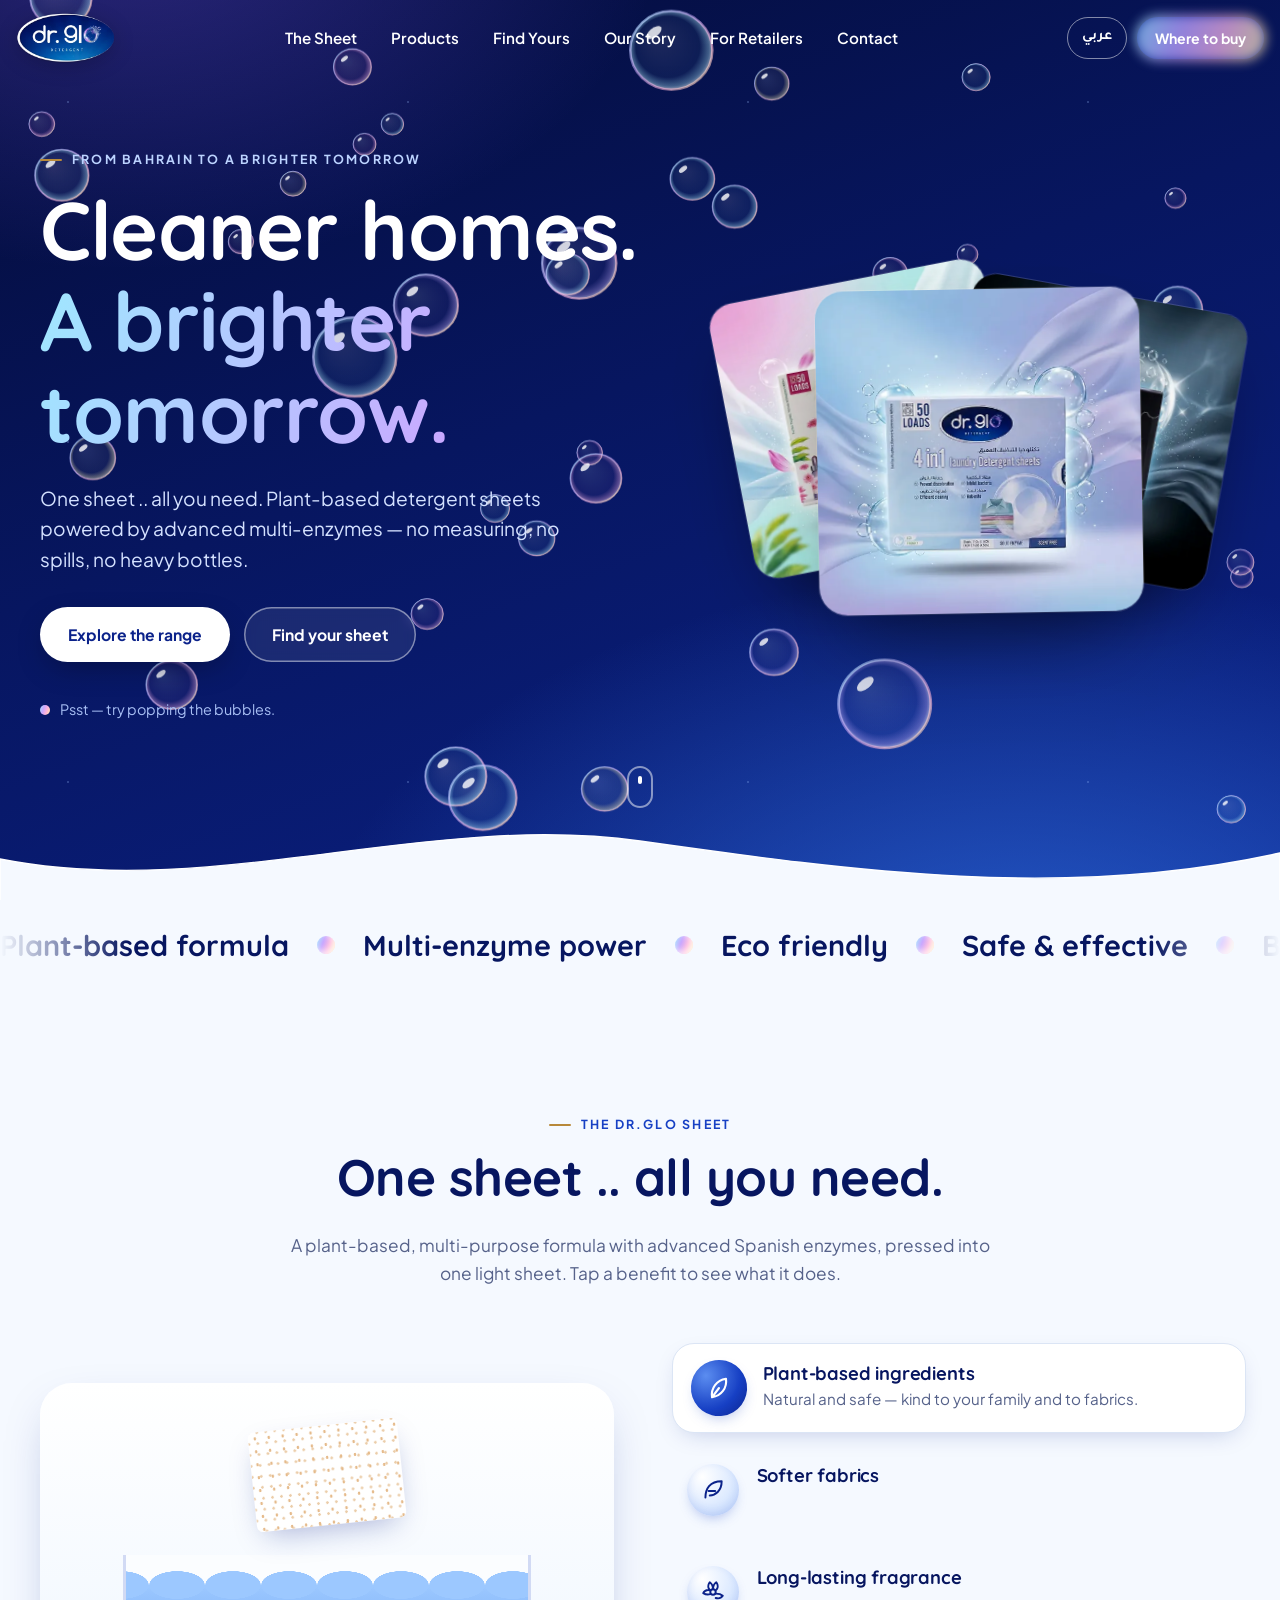
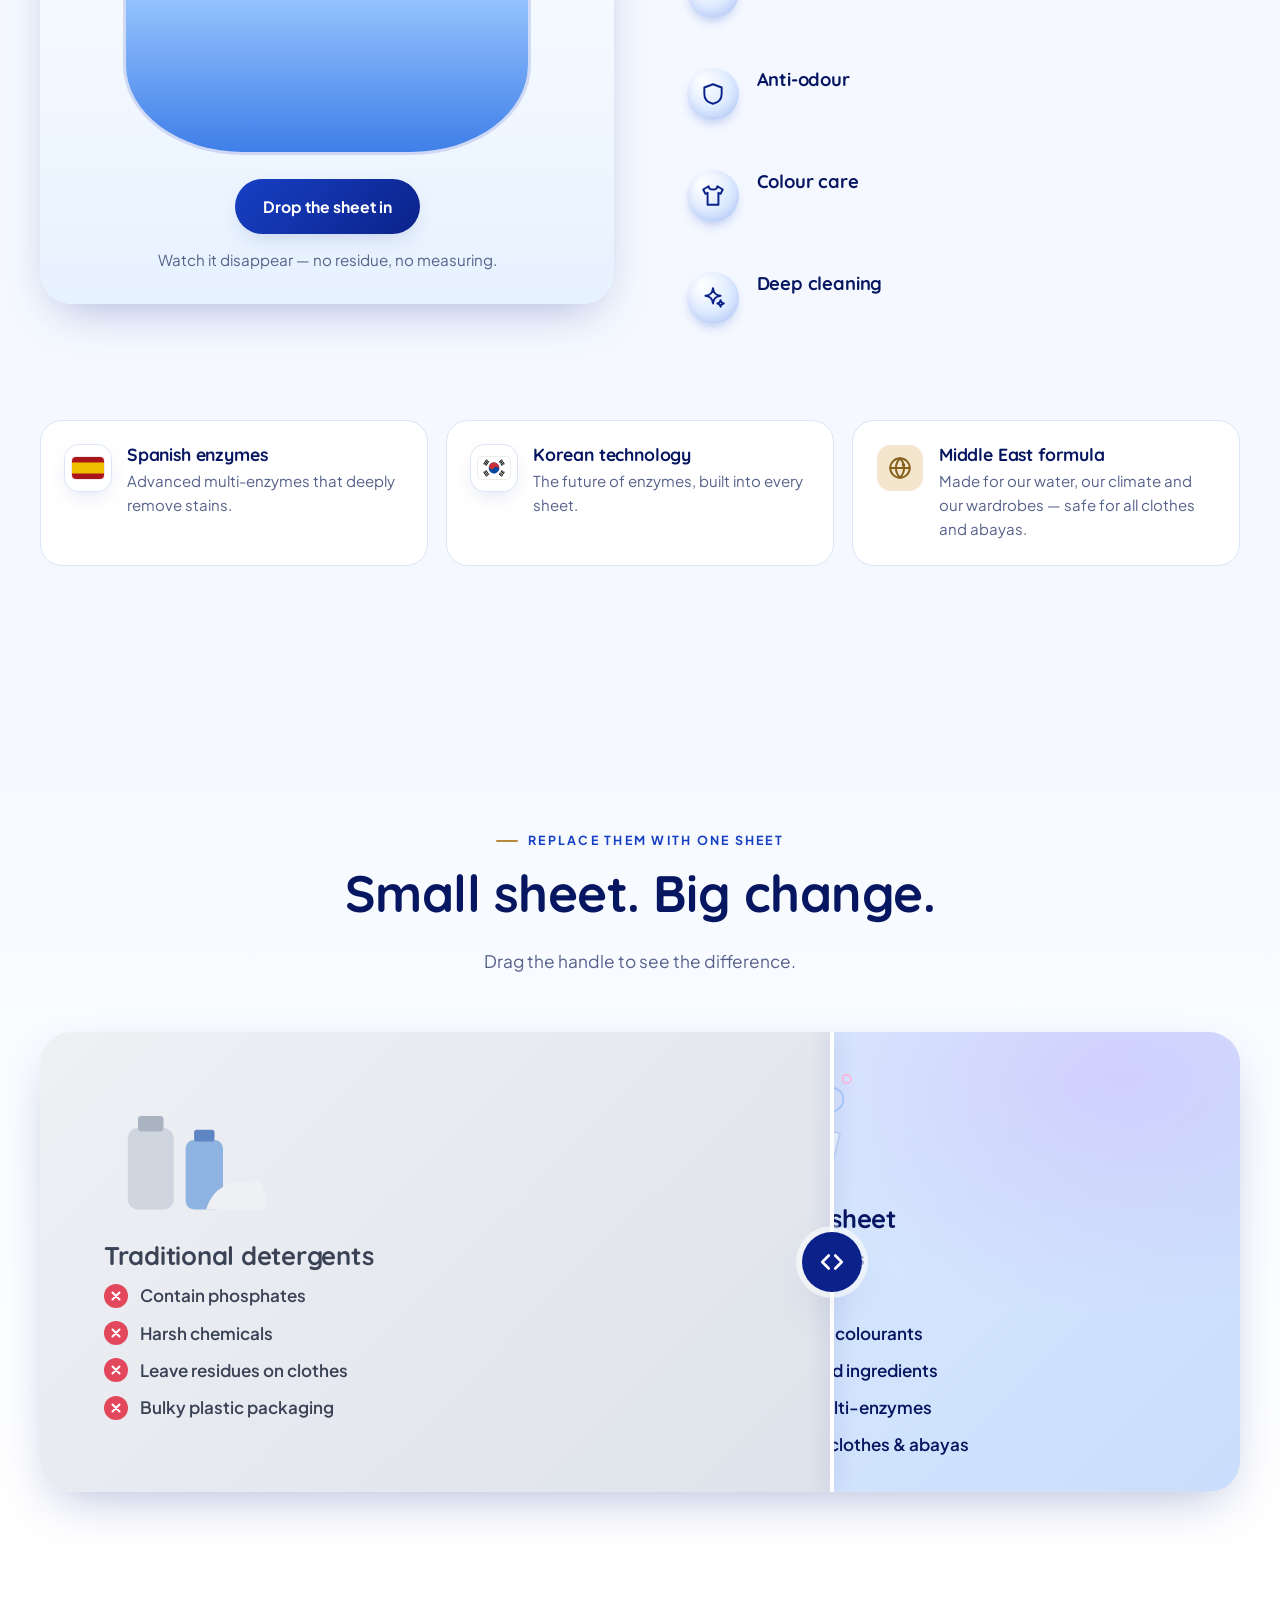
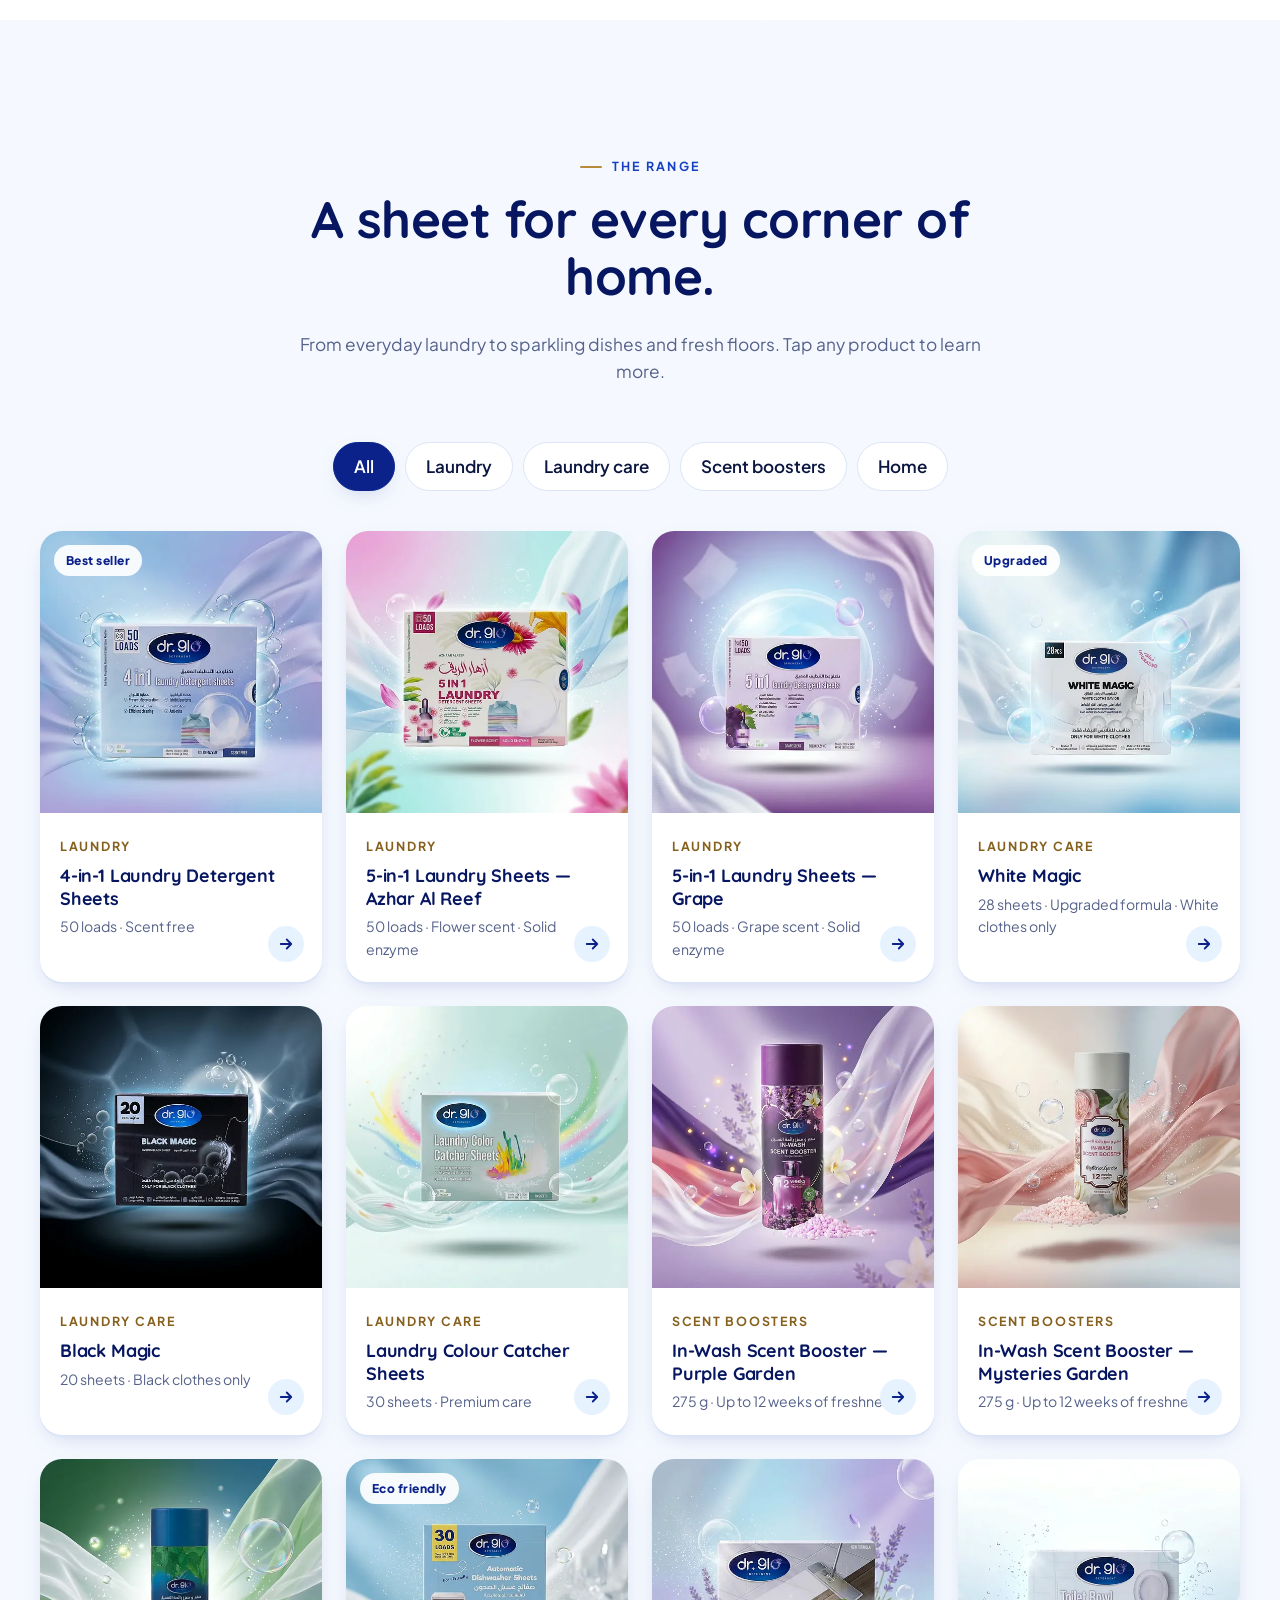
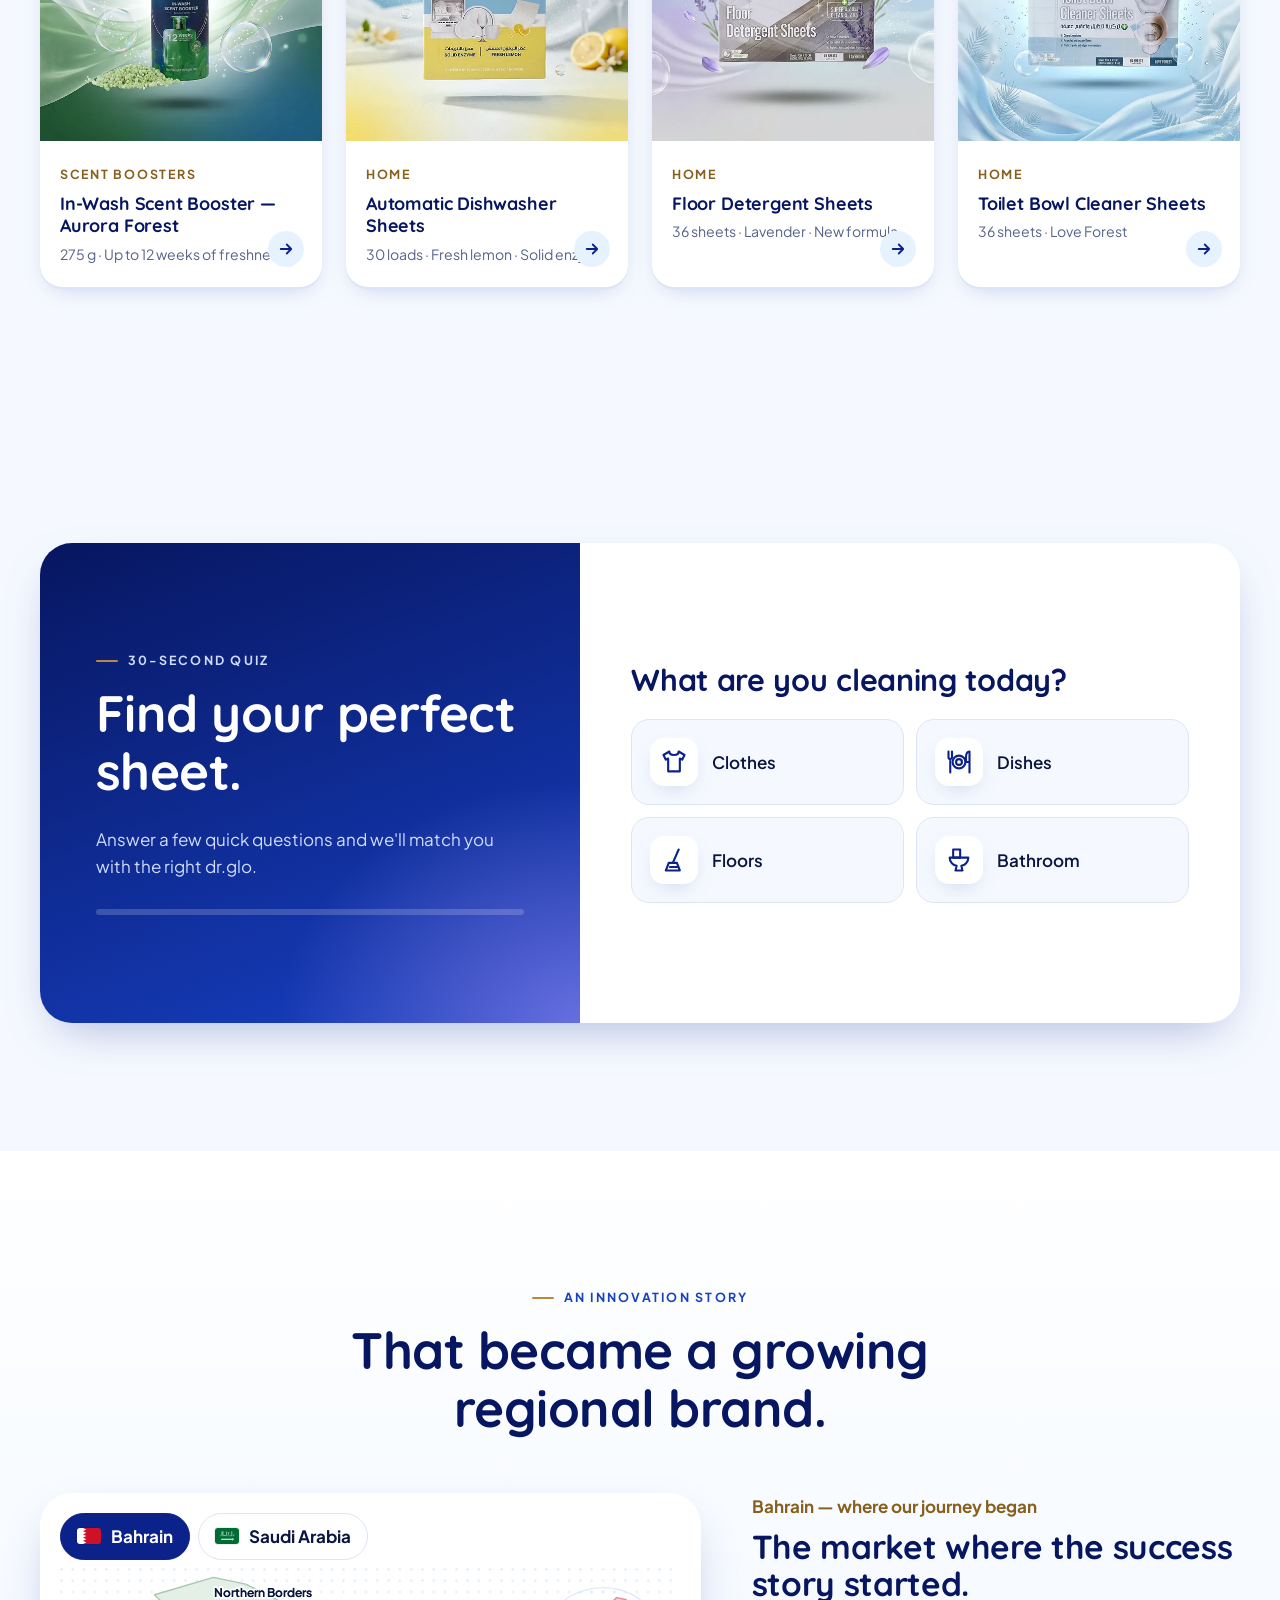
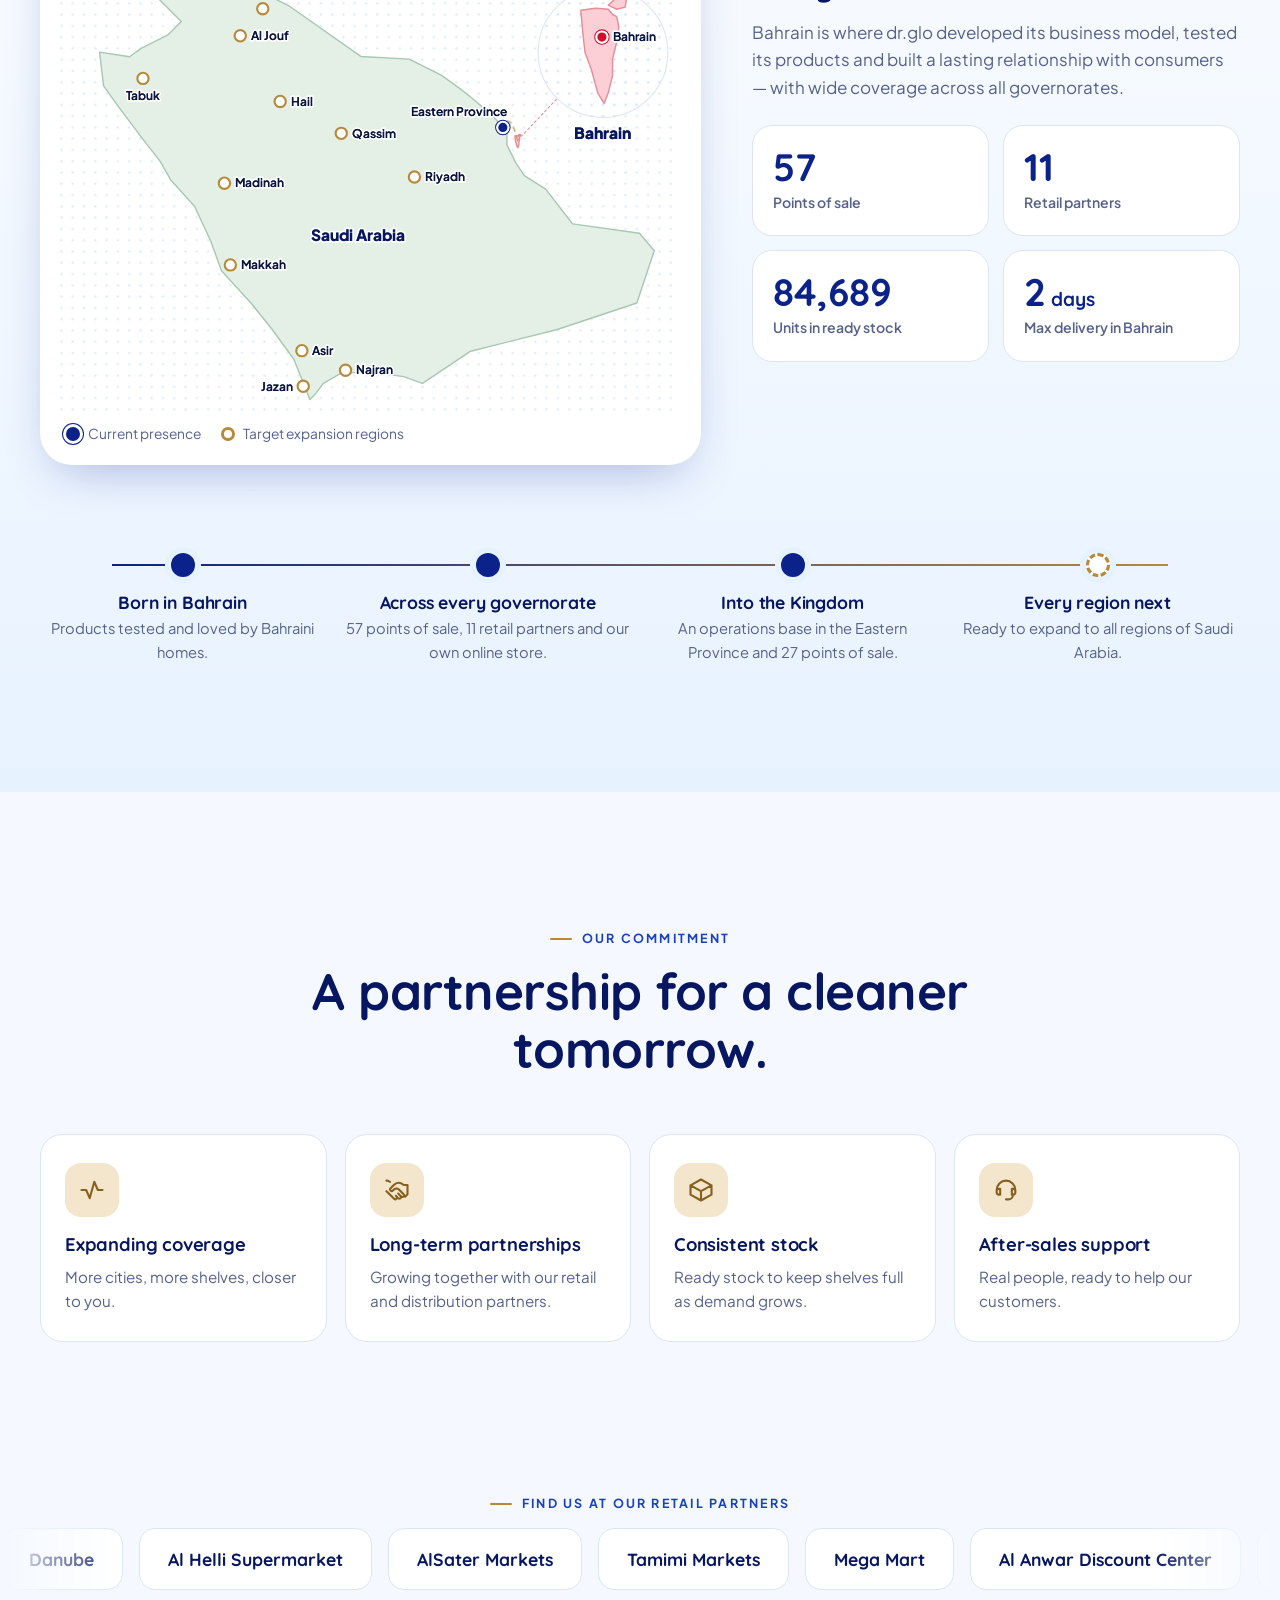
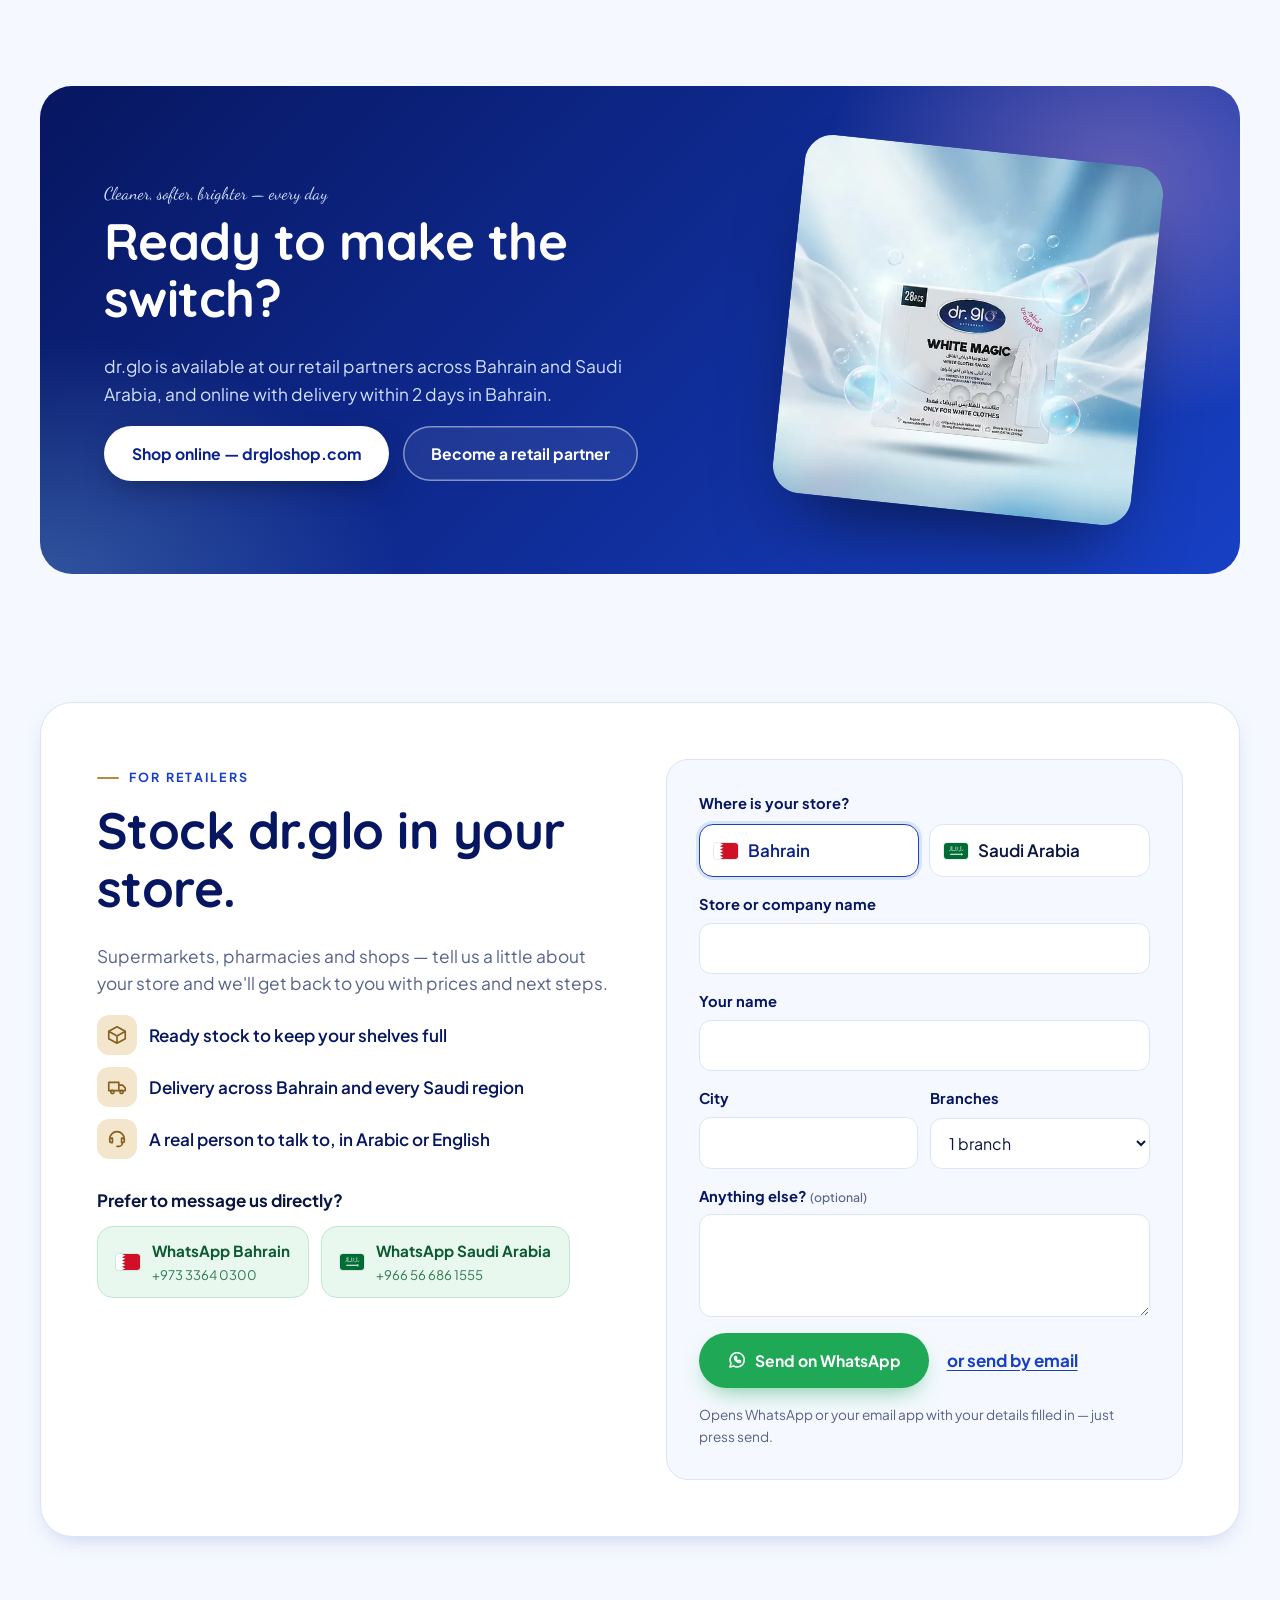
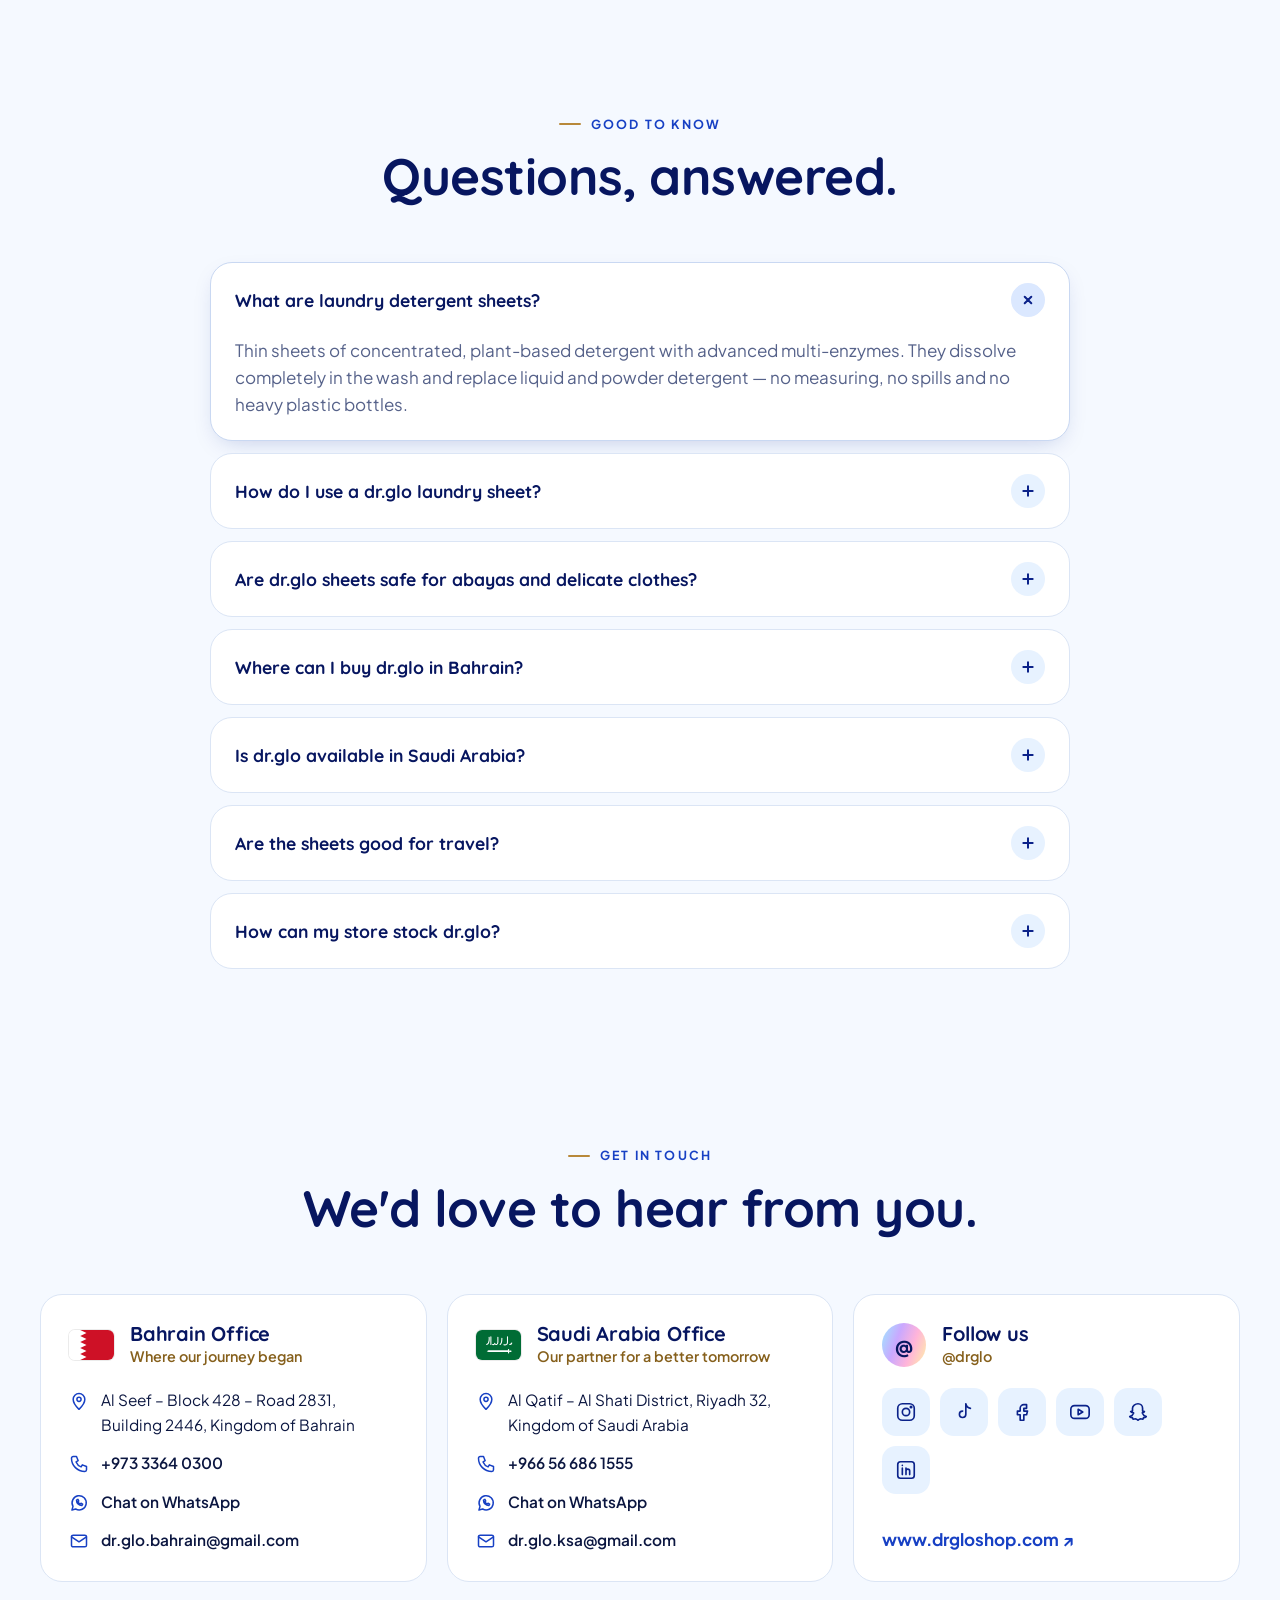
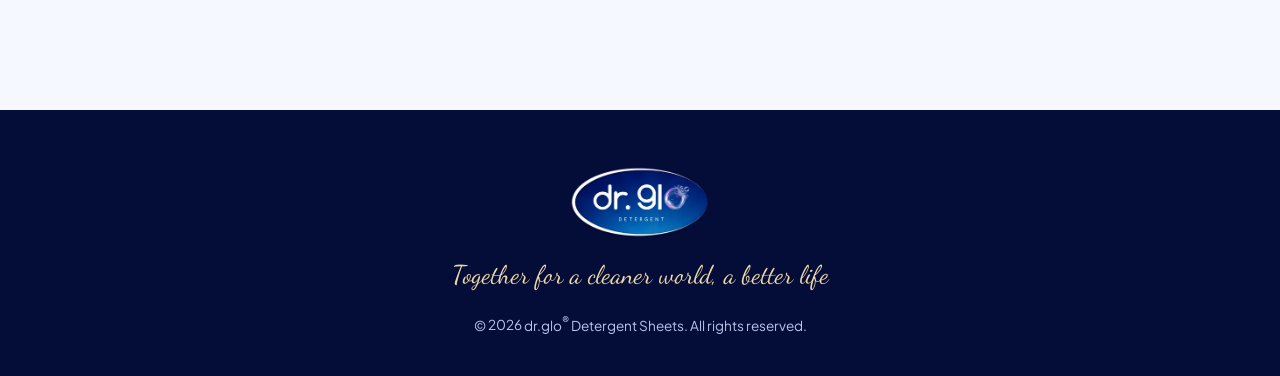
==== commit 7cfb406c: "retailers & touch-screens" ====
--- a/index.html
+++ b/index.html
@@ -104,6 +104,28 @@
             "English",
             "Arabic"
           ]
+        },
+        {
+          "@type": "ContactPoint",
+          "contactType": "sales",
+          "telephone": "+973-3364-0300",
+          "email": "dr.glo.bahrain@gmail.com",
+          "areaServed": "BH",
+          "availableLanguage": [
+            "English",
+            "Arabic"
+          ]
+        },
+        {
+          "@type": "ContactPoint",
+          "contactType": "sales",
+          "telephone": "+966-56-686-1555",
+          "email": "dr.glo.ksa@gmail.com",
+          "areaServed": "SA",
+          "availableLanguage": [
+            "English",
+            "Arabic"
+          ]
         }
       ],
       "sameAs": [
@@ -165,6 +187,7 @@
         <a href="#products" data-i18n="nav.products">Products</a>
         <a href="#quiz" data-i18n="nav.quiz">Find Yours</a>
         <a href="#story" data-i18n="nav.story">Our Story</a>
+        <a href="#retailers" data-i18n="nav.retail">For Retailers</a>
         <a href="#contact" data-i18n="nav.contact">Contact</a>
       </nav>
       <div class="nav__actions">
@@ -623,10 +646,60 @@
             <p data-i18n="buy.sub">dr.glo is available at our retail partners across Bahrain and Saudi Arabia, and online with delivery within 2 days in Bahrain.</p>
             <div class="buy__ctas">
               <a class="btn btn--light" href="https://www.drgloshop.com" target="_blank" rel="noopener" data-i18n="buy.cta1">Shop online — drgloshop.com</a>
-              <a class="btn btn--ghost" href="#contact" data-i18n="buy.cta2">Become a retail partner</a>
+              <a class="btn btn--ghost" href="#retailers" data-i18n="buy.cta2">Become a retail partner</a>
             </div>
           </div>
           <img class="buy__img" src="assets/img/products/white-magic-sm.webp" alt="dr.glo White Magic laundry sheets" loading="lazy" width="560" height="560">
+        </div>
+      </div>
+    </section>
+
+    <!-- ============ FOR RETAILERS ============ -->
+    <section class="section retail" id="retailers" aria-labelledby="retailTitle">
+      <div class="container">
+        <div class="retail__card reveal">
+          <div class="retail__copy">
+            <p class="eyebrow" data-i18n="rf.eyebrow">For retailers</p>
+            <h2 id="retailTitle" data-i18n="rf.title">Stock dr.glo in your store.</h2>
+            <p class="retail__sub" data-i18n="rf.sub">Supermarkets, pharmacies and shops — tell us a little about your store and we'll get back to you with prices and next steps.</p>
+            <ul class="retail__perks">
+              <li><svg viewBox="0 0 24 24"><path d="m21 8-9-5-9 5 9 5 9-5Zm0 0v8l-9 5m0-8v8m-9-13v8l9 5"/></svg><span data-i18n="rf.p1">Ready stock to keep your shelves full</span></li>
+              <li><svg viewBox="0 0 24 24"><path d="M3 7h11v9H3zM14 10h4l3 3v3h-7"/><circle cx="7" cy="17.5" r="1.8"/><circle cx="17" cy="17.5" r="1.8"/></svg><span data-i18n="rf.p2">Delivery across Bahrain and every Saudi region</span></li>
+              <li><svg viewBox="0 0 24 24"><path d="M4 14v-2a8 8 0 0 1 16 0v2M4 14a2 2 0 0 0 2 2h1v-5H6a2 2 0 0 0-2 2m16 1a2 2 0 0 1-2 2h-1v-5h1a2 2 0 0 1 2 2m-2 3a4 4 0 0 1-4 4h-2"/></svg><span data-i18n="rf.p3">A real person to talk to, in Arabic or English</span></li>
+            </ul>
+            <p class="retail__direct" data-i18n="rf.direct">Prefer to message us directly?</p>
+            <div class="retail__wa">
+              <a class="wa-btn" href="https://wa.me/97333640300" target="_blank" rel="noopener"><span class="flag flag--bh"></span><span><b data-i18n="rf.wa.bh">WhatsApp Bahrain</b><small dir="ltr">+973 3364 0300</small></span></a>
+              <a class="wa-btn" href="https://wa.me/966566861555" target="_blank" rel="noopener"><span class="flag flag--sa"></span><span><b data-i18n="rf.wa.sa">WhatsApp Saudi Arabia</b><small dir="ltr">+966 56 686 1555</small></span></a>
+            </div>
+          </div>
+
+          <form class="rform" id="retailForm" novalidate>
+            <fieldset class="rform__country">
+              <legend data-i18n="rf.country">Where is your store?</legend>
+              <label class="seg"><input type="radio" name="country" value="bh" checked><span class="flag flag--bh"></span><span data-i18n="rf.bh">Bahrain</span></label>
+              <label class="seg"><input type="radio" name="country" value="sa"><span class="flag flag--sa"></span><span data-i18n="rf.sa">Saudi Arabia</span></label>
+            </fieldset>
+            <label class="field"><span data-i18n="rf.store">Store or company name</span><input id="rfStore" name="store" type="text" autocomplete="organization" required></label>
+            <label class="field"><span data-i18n="rf.name">Your name</span><input id="rfName" name="name" type="text" autocomplete="name" required></label>
+            <div class="rform__row">
+              <label class="field"><span data-i18n="rf.city">City</span><input name="city" type="text" autocomplete="address-level2"></label>
+              <label class="field"><span data-i18n="rf.branches">Branches</span>
+                <select name="branches">
+                  <option value="1" data-i18n="rf.b1">1 branch</option>
+                  <option value="2-5" data-i18n="rf.b2">2–5 branches</option>
+                  <option value="6+" data-i18n="rf.b3">6 or more</option>
+                </select>
+              </label>
+            </div>
+            <label class="field"><span><span data-i18n="rf.msg">Anything else?</span> <small data-i18n="rf.opt">(optional)</small></span><textarea name="message" rows="3"></textarea></label>
+            <p class="rform__err" id="rfErr" role="alert" hidden data-i18n="rf.err">Please add your store name and your name.</p>
+            <div class="rform__actions">
+              <button class="btn btn--wa" type="submit" value="wa"><svg viewBox="0 0 24 24"><path d="M3.5 20.5 4.8 16A8.5 8.5 0 1 1 8 19.2Z"/><path d="M9 8.6c0 3.5 2.9 6.4 6.4 6.4l1-1.7-2-1-1 1c-1.2-.5-2.2-1.5-2.7-2.7l1-1-1-2Z"/></svg><span data-i18n="rf.send">Send on WhatsApp</span></button>
+              <button class="rform__alt" type="submit" value="email" data-i18n="rf.email">or send by email</button>
+            </div>
+            <p class="rform__note" data-i18n="rf.note">Opens WhatsApp or your email app with your details filled in — just press send.</p>
+          </form>
         </div>
       </div>
     </section>
@@ -665,7 +738,7 @@
           </details>
           <details class="faq__item">
             <summary data-i18n="faq.q7">How can my store stock dr.glo?</summary>
-            <p data-i18n="faq.a7">We'd love to partner with you. Email <a href="mailto:dr.glo.bahrain@gmail.com">dr.glo.bahrain@gmail.com</a> for Bahrain or <a href="mailto:dr.glo.ksa@gmail.com">dr.glo.ksa@gmail.com</a> for Saudi Arabia.</p>
+            <p data-i18n="faq.a7">We'd love to partner with you. Fill in the <a href="#retailers">retailer form</a> and it goes straight to our team on WhatsApp, or message us directly on <a href="https://wa.me/97333640300" target="_blank" rel="noopener">WhatsApp Bahrain</a> or <a href="https://wa.me/966566861555" target="_blank" rel="noopener">WhatsApp Saudi Arabia</a>.</p>
           </details>
         </div>
       </div>
@@ -684,6 +757,7 @@
             <ul>
               <li><svg viewBox="0 0 24 24"><path d="M12 22s7-6.5 7-12a7 7 0 0 0-14 0c0 5.5 7 12 7 12Z"/><circle cx="12" cy="10" r="2.5"/></svg><span data-i18n="ct.bh.a">Al Seef – Block 428 – Road 2831, Building 2446, Kingdom of Bahrain</span></li>
               <li><svg viewBox="0 0 24 24"><path d="M5 3h4l2 5-2.5 1.5a11 11 0 0 0 6 6L16 13l5 2v4a2 2 0 0 1-2 2A16 16 0 0 1 3 5a2 2 0 0 1 2-2Z"/></svg><a href="tel:+97333640300" dir="ltr">+973 3364 0300</a></li>
+              <li><svg viewBox="0 0 24 24"><path d="M3.5 20.5 4.8 16A8.5 8.5 0 1 1 8 19.2Z"/><path d="M9 8.6c0 3.5 2.9 6.4 6.4 6.4l1-1.7-2-1-1 1c-1.2-.5-2.2-1.5-2.7-2.7l1-1-1-2Z"/></svg><a href="https://wa.me/97333640300" target="_blank" rel="noopener" data-i18n="ct.wa">Chat on WhatsApp</a></li>
               <li><svg viewBox="0 0 24 24"><rect x="3" y="5" width="18" height="14" rx="2"/><path d="m3 7 9 6 9-6"/></svg><a href="mailto:dr.glo.bahrain@gmail.com">dr.glo.bahrain@gmail.com</a></li>
             </ul>
           </article>
@@ -692,6 +766,7 @@
             <ul>
               <li><svg viewBox="0 0 24 24"><path d="M12 22s7-6.5 7-12a7 7 0 0 0-14 0c0 5.5 7 12 7 12Z"/><circle cx="12" cy="10" r="2.5"/></svg><span data-i18n="ct.sa.a">Al Qatif – Al Shati District, Riyadh 32, Kingdom of Saudi Arabia</span></li>
               <li><svg viewBox="0 0 24 24"><path d="M5 3h4l2 5-2.5 1.5a11 11 0 0 0 6 6L16 13l5 2v4a2 2 0 0 1-2 2A16 16 0 0 1 3 5a2 2 0 0 1 2-2Z"/></svg><a href="tel:+966566861555" dir="ltr">+966 56 686 1555</a></li>
+              <li><svg viewBox="0 0 24 24"><path d="M3.5 20.5 4.8 16A8.5 8.5 0 1 1 8 19.2Z"/><path d="M9 8.6c0 3.5 2.9 6.4 6.4 6.4l1-1.7-2-1-1 1c-1.2-.5-2.2-1.5-2.7-2.7l1-1-1-2Z"/></svg><a href="https://wa.me/966566861555" target="_blank" rel="noopener" data-i18n="ct.wa">Chat on WhatsApp</a></li>
               <li><svg viewBox="0 0 24 24"><rect x="3" y="5" width="18" height="14" rx="2"/><path d="m3 7 9 6 9-6"/></svg><a href="mailto:dr.glo.ksa@gmail.com">dr.glo.ksa@gmail.com</a></li>
             </ul>
           </article>
--- a/css/style.css
+++ b/css/style.css
@@ -78,19 +78,19 @@
   text-decoration: none; transition: transform .3s var(--ease), box-shadow .3s var(--ease), background .3s;
   white-space: nowrap;
 }
-.btn:hover { transform: translateY(-2px); }
+@media (hover: hover) and (pointer: fine) { .btn:hover { transform: translateY(-2px); } }
 .btn--sm { padding: 10px 18px; font-size: .88rem; }
 .btn--primary { background: linear-gradient(135deg, var(--royal), var(--navy)); color: #fff; box-shadow: var(--shadow-sm); }
-.btn--primary:hover { box-shadow: var(--shadow); }
+@media (hover: hover) and (pointer: fine) { .btn--primary:hover { box-shadow: var(--shadow); } }
 .btn--light { background: #fff; color: var(--navy); box-shadow: 0 10px 30px -8px rgba(0,0,0,.35); }
 .btn--ghost { background: rgba(255,255,255,.08); color: #fff; box-shadow: inset 0 0 0 1.5px rgba(255,255,255,.45); backdrop-filter: blur(6px); }
-.btn--ghost:hover { background: rgba(255,255,255,.16); }
+@media (hover: hover) and (pointer: fine) { .btn--ghost:hover { background: rgba(255,255,255,.16); } }
 .btn--glow { position: relative; background: var(--navy); color: #fff; isolation: isolate; }
 .btn--glow::before {
   content: ""; position: absolute; inset: -2px; border-radius: inherit; background: var(--iri);
   z-index: -1; filter: blur(6px); opacity: .7; transition: opacity .3s;
 }
-.btn--glow:hover::before { opacity: 1; }
+@media (hover: hover) and (pointer: fine) { .btn--glow:hover::before { opacity: 1; } }
 
 /* ---------- Scroll progress ---------- */
 .scroll-progress { position: fixed; inset: 0 0 auto 0; height: 3px; z-index: 100; pointer-events: none; }
@@ -106,13 +106,13 @@
   text-decoration: none; color: #fff; font-weight: 600; font-size: .95rem; padding: 8px 14px; border-radius: 999px;
   transition: background .25s, color .25s;
 }
-.nav__links a:hover { background: rgba(255,255,255,.14); }
+@media (hover: hover) and (pointer: fine) { .nav__links a:hover { background: rgba(255,255,255,.14); } }
 .nav__actions { display: flex; align-items: center; gap: 10px; }
 .lang-toggle {
   border: 1.5px solid rgba(255,255,255,.5); background: transparent; color: #fff; border-radius: 999px;
   padding: 8px 14px; font-weight: 700; font-family: "Tajawal", var(--font-body); font-size: .9rem; transition: background .25s, color .25s, border-color .25s;
 }
-.lang-toggle:hover { background: rgba(255,255,255,.15); }
+@media (hover: hover) and (pointer: fine) { .lang-toggle:hover { background: rgba(255,255,255,.15); } }
 a.lang-toggle { text-decoration: none; display: inline-flex; align-items: center; }
 .nav__burger { display: none; width: 44px; height: 44px; border-radius: 50%; border: 0; background: rgba(255,255,255,.14); position: relative; }
 .nav__burger span { position: absolute; left: 13px; right: 13px; height: 2px; background: #fff; border-radius: 2px; transition: transform .3s, top .3s; }
@@ -122,9 +122,9 @@
 .nav.is-scrolled { background: rgba(255,255,255,.86); backdrop-filter: blur(16px) saturate(1.4); box-shadow: 0 6px 30px -12px rgba(11,34,138,.25); }
 .nav.is-scrolled .nav__logo img { height: 44px; }
 .nav.is-scrolled .nav__links a { color: var(--ink); }
-.nav.is-scrolled .nav__links a:hover { background: var(--sky); }
+@media (hover: hover) and (pointer: fine) { .nav.is-scrolled .nav__links a:hover { background: var(--sky); } }
 .nav.is-scrolled .lang-toggle { color: var(--navy); border-color: var(--line); }
-.nav.is-scrolled .lang-toggle:hover { background: var(--sky); }
+@media (hover: hover) and (pointer: fine) { .nav.is-scrolled .lang-toggle:hover { background: var(--sky); } }
 .nav.is-scrolled .nav__burger { background: var(--sky); }
 .nav.is-scrolled .nav__burger span { background: var(--navy); }
 
@@ -171,8 +171,8 @@
 .stack-card--1 { transform: translate(-50%,-50%) translate(-34%, -6%) rotate(-11deg) scale(.86); }
 .stack-card--2 { transform: translate(-50%,-50%) translate(34%, -2%) rotate(10deg) scale(.86); }
 .stack-card--3 { transform: translate(-50%,-50%) translate(0, 4%) rotate(-1deg); z-index: 2; animation: floaty 6s ease-in-out infinite; }
-.hero__stack:hover .stack-card--1 { transform: translate(-50%,-50%) translate(-52%, -10%) rotate(-16deg) scale(.86); }
-.hero__stack:hover .stack-card--2 { transform: translate(-50%,-50%) translate(52%, -6%) rotate(15deg) scale(.86); }
+@media (hover: hover) and (pointer: fine) { .hero__stack:hover .stack-card--1 { transform: translate(-50%,-50%) translate(-52%, -10%) rotate(-16deg) scale(.86); } }
+@media (hover: hover) and (pointer: fine) { .hero__stack:hover .stack-card--2 { transform: translate(-50%,-50%) translate(52%, -6%) rotate(15deg) scale(.86); } }
 @keyframes floaty { 50% { translate: 0 -14px; } }
 
 .hero__scroll { position: absolute; bottom: 92px; left: 50%; translate: -50% 0; z-index: 3; width: 26px; height: 42px; border: 2px solid rgba(255,255,255,.5); border-radius: 14px; }
@@ -185,7 +185,7 @@
 .marquee { overflow: hidden; mask-image: linear-gradient(90deg, transparent, #000 10%, #000 90%, transparent); }
 .marquee__track { display: flex; align-items: center; gap: 28px; width: max-content; animation: marquee 38s linear infinite; }
 html[dir="rtl"] .marquee__track { animation-name: marquee-rtl; }
-.marquee:hover .marquee__track { animation-play-state: paused; }
+@media (hover: hover) and (pointer: fine) { .marquee:hover .marquee__track { animation-play-state: paused; } }
 .values .marquee__track span { font-family: var(--font-display); font-weight: 700; font-size: clamp(1.2rem, 2.4vw, 1.8rem); color: var(--navy-900); white-space: nowrap; }
 .values .marquee__track i { width: 18px; height: 18px; border-radius: 50%; background: var(--iri); flex: none; box-shadow: inset -3px -3px 6px rgba(255,255,255,.7); }
 @keyframes marquee { to { transform: translateX(-50%); } }
@@ -251,7 +251,7 @@
 }
 .benefit h3 { font-size: 1.15rem; margin: 2px 0 2px; color: var(--navy-900); }
 .benefit p { margin: 0; color: var(--muted); font-size: .95rem; max-height: 0; overflow: hidden; opacity: 0; transition: max-height .4s var(--ease), opacity .4s; }
-.benefit:hover { background: #fff; }
+@media (hover: hover) and (pointer: fine) { .benefit:hover { background: #fff; } }
 .benefit.is-active { background: #fff; border-color: var(--line); box-shadow: var(--shadow-sm); transform: translateX(6px); }
 html[dir="rtl"] .benefit.is-active { transform: translateX(-6px); }
 .benefit.is-active p { max-height: 80px; opacity: 1; }
@@ -306,7 +306,8 @@
   background: var(--navy); color: #fff; display: grid; place-items: center; box-shadow: 0 0 0 6px rgba(255,255,255,.6), var(--shadow);
   transition: transform .25s var(--ease);
 }
-.compare__handle:hover span, .compare.is-dragging .compare__handle span { transform: scale(1.1); }
+.compare.is-dragging .compare__handle span { transform: scale(1.1); }
+@media (hover: hover) and (pointer: fine) { .compare__handle:hover span { transform: scale(1.1); } }
 .compare__handle svg { width: 26px; height: 26px; stroke-width: 2.4; }
 
 /* ---------- Products ---------- */
@@ -315,7 +316,7 @@
   border: 1.5px solid var(--line); background: #fff; color: var(--ink); border-radius: 999px; padding: 10px 20px; font-weight: 600;
   transition: all .25s var(--ease);
 }
-.chip:hover { border-color: var(--royal); color: var(--royal); }
+@media (hover: hover) and (pointer: fine) { .chip:hover { border-color: var(--royal); color: var(--royal); } }
 .chip.is-active { background: var(--navy); color: #fff; border-color: var(--navy); box-shadow: var(--shadow-sm); }
 .grid { display: grid; grid-template-columns: repeat(auto-fill, minmax(260px, 1fr)); gap: 24px; }
 .card {
@@ -323,16 +324,16 @@
   box-shadow: 0 2px 0 var(--line), var(--shadow-sm); transform-style: preserve-3d;
   transition: transform .5s var(--ease), box-shadow .5s var(--ease), opacity .4s; color: inherit;
 }
-.card:hover { box-shadow: var(--shadow); }
+@media (hover: hover) and (pointer: fine) { .card:hover { box-shadow: var(--shadow); } }
 .card.is-hidden { display: none; }
 .card.is-entering { animation: card-in .55s var(--ease) both; }
 @keyframes card-in { from { opacity: 0; transform: translateY(24px) scale(.97); } }
 .card__media { position: relative; aspect-ratio: 1; overflow: hidden; background: var(--tint, var(--sky)); }
 .card__media img { width: 100%; height: 100%; object-fit: cover; transition: transform .8s var(--ease); }
-.card:hover .card__media img { transform: scale(1.06); }
+@media (hover: hover) and (pointer: fine) { .card:hover .card__media img { transform: scale(1.06); } }
 .card__shine { position: absolute; inset: 0; pointer-events: none; opacity: 0; transition: opacity .3s;
   background: radial-gradient(400px circle at var(--mx, 50%) var(--my, 50%), rgba(255,255,255,.35), transparent 40%); }
-.card:hover .card__shine { opacity: 1; }
+@media (hover: hover) and (pointer: fine) { .card:hover .card__shine { opacity: 1; } }
 .card__tag { position: absolute; top: 14px; inset-inline-start: 14px; background: rgba(255,255,255,.92); color: var(--navy); font-size: .75rem; font-weight: 800; padding: 6px 12px; border-radius: 999px; letter-spacing: .04em; }
 .card__body { padding: 18px 20px 22px; }
 .card__cat { font-size: .78rem; font-weight: 700; letter-spacing: .14em; text-transform: uppercase; color: var(--gold-text); }
@@ -344,8 +345,8 @@
 .card__meta { font-size: .88rem; color: var(--muted); margin: 0; }
 .card__more { position: absolute; bottom: 20px; inset-inline-end: 18px; width: 36px; height: 36px; border-radius: 50%; display: grid; place-items: center; background: var(--sky); color: var(--navy); transition: background .3s, color .3s, transform .3s; }
 .card__more svg { width: 18px; height: 18px; stroke-width: 2.4; }
-.card:hover .card__more { background: var(--navy); color: #fff; transform: rotate(-45deg); }
-html[dir="rtl"] .card:hover .card__more { transform: rotate(45deg) scaleX(-1); }
+@media (hover: hover) and (pointer: fine) { .card:hover .card__more { background: var(--navy); color: #fff; transform: rotate(-45deg); } }
+@media (hover: hover) and (pointer: fine) { html[dir="rtl"] .card:hover .card__more { transform: rotate(45deg) scaleX(-1); } }
 html[dir="rtl"] .card__more svg { transform: scaleX(-1); }
 
 /* ---------- Quiz ---------- */
@@ -370,14 +371,14 @@
   display: flex; align-items: center; gap: 14px; padding: 18px; border-radius: 18px; border: 1.5px solid var(--line); background: var(--ice);
   font-weight: 600; text-align: start; transition: all .25s var(--ease); color: var(--ink);
 }
-.answer:hover { border-color: var(--royal); background: #fff; transform: translateY(-3px); box-shadow: var(--shadow-sm); }
+@media (hover: hover) and (pointer: fine) { .answer:hover { border-color: var(--royal); background: #fff; transform: translateY(-3px); box-shadow: var(--shadow-sm); } }
 .answer__icon { color: var(--navy); width: 48px; height: 48px; flex: none; display: grid; place-items: center; border-radius: 14px; background: #fff; box-shadow: var(--shadow-sm); }
 .answer__icon svg { width: 28px; height: 28px; }
 .ico { width: 1.15em; height: 1.15em; vertical-align: -.2em; flex: none; }
 .pop-count .ico { stroke: #c9e0ff; }
 .toast .ico { width: 1.4em; height: 1.4em; }
 .quiz__back { margin-top: 20px; background: none; border: 0; color: var(--muted); font-weight: 600; padding: 6px 0; align-self: flex-start; }
-.quiz__back:hover { color: var(--royal); }
+@media (hover: hover) and (pointer: fine) { .quiz__back:hover { color: var(--royal); } }
 .quiz__result h3 { font-size: 1.1rem; color: var(--gold-text); text-transform: uppercase; letter-spacing: .12em; }
 html[lang="ar"] .quiz__result h3 { letter-spacing: 0; }
 .quiz__matches { display: grid; gap: 14px; margin-bottom: 22px; }
@@ -411,8 +412,10 @@
 @keyframes route { from { stroke-dashoffset: 400; opacity: 0; } to { stroke-dashoffset: 0; opacity: .75; } }
 @keyframes dash { to { stroke-dashoffset: -26; } }
 .map .pin { cursor: pointer; }
+.map .pin .hit { fill: transparent; stroke: none; } /* finger-sized tap area around the small dot */
 .map .pin circle.core { transition: r .25s; }
-.map .pin:hover circle.core, .map .pin:focus circle.core { r: 11; }
+.map .pin:focus circle.core { r: 11; }
+@media (hover: hover) and (pointer: fine) { .map .pin:hover circle.core { r: 11; } }
 .map .pin--next circle.core { fill: #fff; stroke: var(--gold); stroke-width: 3; }
 .map .pin--now circle.core, .map .pin--base circle.core { fill: var(--navy); stroke: #fff; stroke-width: 3; }
 .map .pin--bh circle.core { fill: #ce1126; }
@@ -458,7 +461,7 @@
 /* ---------- Commitment ---------- */
 .commit__grid { display: grid; grid-template-columns: repeat(4, 1fr); gap: 18px; }
 .commit__card { padding: 28px 24px; border-radius: var(--radius); background: #fff; border: 1px solid var(--line); transition: transform .4s var(--ease), box-shadow .4s; }
-.commit__card:hover { transform: translateY(-6px); box-shadow: var(--shadow); }
+@media (hover: hover) and (pointer: fine) { .commit__card:hover { transform: translateY(-6px); box-shadow: var(--shadow); } }
 .commit__icon { width: 54px; height: 54px; border-radius: 16px; display: grid; place-items: center; background: var(--gold-soft); color: var(--gold-text); margin-bottom: 18px; }
 .commit__icon svg { width: 28px; height: 28px; }
 .commit__card h3 { font-size: 1.15rem; color: var(--navy-900); }
@@ -484,6 +487,52 @@
 .buy__card p { color: #d4e1ff; font-size: 1.08rem; max-width: 520px; }
 .buy__ctas { display: flex; gap: 14px; flex-wrap: wrap; margin-top: 12px; }
 .buy__img { width: 100%; max-width: 360px; justify-self: center; border-radius: 28px; transform: rotate(6deg); box-shadow: 0 40px 80px -30px rgba(0,0,0,.6); animation: floaty 6s ease-in-out infinite; }
+
+/* ---------- For retailers ---------- */
+.retail { padding-top: 0; }
+.retail__card {
+  display: grid; grid-template-columns: 1fr 1fr; gap: clamp(28px, 4vw, 56px); align-items: start;
+  background: #fff; border: 1px solid var(--line); border-radius: var(--radius-lg); padding: clamp(28px, 5vw, 56px); box-shadow: var(--shadow-sm);
+}
+.retail__copy { min-width: 0; }
+.retail__sub { color: var(--muted); font-size: 1.08rem; }
+.retail__perks { list-style: none; padding: 0; margin: 0 0 28px; display: grid; gap: 12px; }
+.retail__perks li { display: flex; gap: 12px; align-items: center; font-weight: 600; color: var(--navy-900); }
+.retail__perks svg { width: 40px; height: 40px; padding: 9px; flex: none; border-radius: 12px; background: var(--gold-soft); color: var(--gold-text); }
+.retail__direct { font-weight: 700; color: var(--ink); margin-bottom: 12px; }
+.retail__wa { display: flex; flex-wrap: wrap; gap: 12px; }
+.wa-btn {
+  display: inline-flex; align-items: center; gap: 12px; padding: 12px 18px; border-radius: 16px; text-decoration: none;
+  background: #e8f8ee; border: 1px solid #bfe8cf; color: #0d5a32; transition: transform .3s var(--ease), box-shadow .3s;
+}
+@media (hover: hover) and (pointer: fine) { .wa-btn:hover { transform: translateY(-2px); box-shadow: var(--shadow-sm); } }
+.wa-btn b { display: block; font-size: .95rem; }
+.wa-btn small { display: block; font-size: .82rem; color: #2f7a52; }
+
+.rform { background: var(--ice); border: 1px solid var(--line); border-radius: var(--radius); padding: clamp(20px, 3vw, 32px); display: grid; gap: 16px; min-width: 0; }
+.rform__country { border: 0; padding: 0; margin: 0; display: grid; grid-template-columns: 1fr 1fr; gap: 10px; }
+.rform__country legend { padding: 0; margin-bottom: 8px; font-weight: 700; font-size: .92rem; color: var(--navy-900); }
+.seg { position: relative; display: flex; align-items: center; gap: 10px; padding: 12px 14px; border-radius: 14px; background: #fff; border: 1.5px solid var(--line); font-weight: 600; cursor: pointer; transition: border-color .2s, box-shadow .2s; }
+.seg input { position: absolute; opacity: 0; pointer-events: none; }
+.seg:has(input:checked) { border-color: var(--royal); box-shadow: 0 0 0 3px rgba(23, 64, 196, .12); color: var(--navy); }
+.seg:has(input:focus-visible) { outline: 3px solid var(--blue); outline-offset: 2px; }
+.field { display: grid; gap: 6px; font-weight: 700; font-size: .92rem; color: var(--navy-900); min-width: 0; }
+.field small { font-weight: 500; color: var(--muted); }
+.field input, .field select, .field textarea {
+  width: 100%; font: inherit; font-weight: 400; font-size: 1rem; color: var(--ink); background: #fff;
+  border: 1.5px solid var(--line); border-radius: 12px; padding: 12px 14px; transition: border-color .2s, box-shadow .2s;
+}
+.field textarea { resize: vertical; min-height: 84px; }
+.field input:focus, .field select:focus, .field textarea:focus { outline: none; border-color: var(--royal); box-shadow: 0 0 0 3px rgba(23, 64, 196, .15); }
+.field [aria-invalid="true"] { border-color: var(--bad); }
+.rform__row { display: grid; grid-template-columns: 1fr 1fr; gap: 12px; }
+.rform__err { margin: 0; color: var(--bad); font-weight: 600; font-size: .92rem; }
+.rform__actions { display: flex; flex-wrap: wrap; align-items: center; gap: 8px 18px; }
+.btn--wa { background: #1fa855; color: #fff; box-shadow: 0 10px 24px -10px rgba(31, 168, 85, .7); }
+@media (hover: hover) and (pointer: fine) { .btn--wa:hover { background: #18934a; } }
+.btn--wa svg { width: 20px; height: 20px; }
+.rform__alt { background: none; border: 0; padding: 6px 0; color: var(--royal); font-weight: 700; text-decoration: underline; text-underline-offset: 3px; }
+.rform__note { margin: 0; font-size: .85rem; color: var(--muted); }
 
 /* ---------- Contact ---------- */
 .contact { padding-top: 40px; }
@@ -496,11 +545,11 @@
 .office li { display: flex; gap: 12px; align-items: flex-start; color: var(--ink); font-size: .96rem; }
 .office li svg { width: 20px; height: 20px; flex: none; color: var(--royal); margin-top: 3px; }
 .office li a { text-decoration: none; font-weight: 600; }
-.office li a:hover { color: var(--royal); }
+@media (hover: hover) and (pointer: fine) { .office li a:hover { color: var(--royal); } }
 .office__at { width: 44px; height: 44px; border-radius: 50%; background: var(--iri); display: grid; place-items: center; font-weight: 800; color: var(--navy-900); font-size: 1.2rem; }
 .socials { display: flex; flex-wrap: wrap; gap: 10px; margin-bottom: 18px; }
 .socials a { width: 48px; height: 48px; border-radius: 14px; display: grid; place-items: center; background: var(--sky); color: var(--navy); transition: all .25s var(--ease); }
-.socials a:hover { background: var(--navy); color: #fff; transform: translateY(-3px); }
+@media (hover: hover) and (pointer: fine) { .socials a:hover { background: var(--navy); color: #fff; transform: translateY(-3px); } }
 .socials svg { width: 22px; height: 22px; }
 .office__shop { margin-top: auto; font-weight: 700; color: var(--royal); text-decoration: none; }
 
@@ -568,13 +617,26 @@
 .reveal { opacity: 0; transform: translateY(28px); transition: opacity .8s var(--ease), transform .8s var(--ease); }
 .reveal.is-in { opacity: 1; transform: none; }
 
+/* ---------- Touch screens ---------- */
+/* no double-tap-to-zoom wait on anything tappable */
+a, button, summary, label, input, select, textarea, [tabindex], .card, .benefit { touch-action: manipulation; }
+@media (hover: none), (pointer: coarse) {
+  /* hover effects are mouse-only, so give taps their own instant feedback */
+  .btn, .chip, .answer, .wa-btn, .seg, .card, .benefit, .map-tab, .socials a { transition-duration: .12s; }
+  .btn:active, .chip:active, .answer:active, .wa-btn:active, .seg:active, .map-tab:active, .socials a:active { transform: scale(.96); }
+  .card:active { transform: scale(.98); }
+  .benefit:active { background: #fff; }
+  /* taller hit areas for small text links, without moving the layout */
+  .office li a, .faq__item p a, .rform__alt { padding-block: 10px; margin-block: -10px; }
+}
+
 /* ---------- Responsive ---------- */
 @media (max-width: 1080px) {
   .nav__links { position: fixed; inset: var(--nav-h) 16px auto; flex-direction: column; background: #fff; border-radius: 22px; padding: 12px; box-shadow: var(--shadow);
     opacity: 0; visibility: hidden; transform: translateY(-10px); transition: all .3s var(--ease); }
   .nav__links.is-open { opacity: 1; visibility: visible; transform: none; }
   .nav__links a { color: var(--ink); padding: 14px 16px; }
-  .nav__links a:hover { background: var(--sky); }
+  @media (hover: hover) and (pointer: fine) { .nav__links a:hover { background: var(--sky); } }
   .nav__burger { display: block; }
   .nav__actions { margin-inline-start: auto; }
   .commit__grid { grid-template-columns: 1fr 1fr; }
@@ -602,6 +664,7 @@
   .buy__ctas { justify-content: center; }
   .buy__img { max-width: 240px; }
   .offices { grid-template-columns: 1fr; }
+  .retail__card { grid-template-columns: 1fr; }
   .modal__dialog { grid-template-columns: 1fr; }
   .modal__media img { max-height: 46svh; }
   .timeline { grid-template-columns: 1fr 1fr; row-gap: 36px; }
@@ -619,6 +682,9 @@
   .nav .btn--glow { display: none; }
   .nav__logo img { height: 44px; }
   .quiz__answers { grid-template-columns: 1fr; }
+  .rform__row { grid-template-columns: 1fr; }
+  .rform__actions .btn { width: 100%; }
+  .retail__wa .wa-btn { flex: 1 1 100%; }
   .grid { grid-template-columns: 1fr 1fr; gap: 14px; }
   .card__body { padding: 12px 14px 16px; }
   .card__name { font-size: .98rem; }
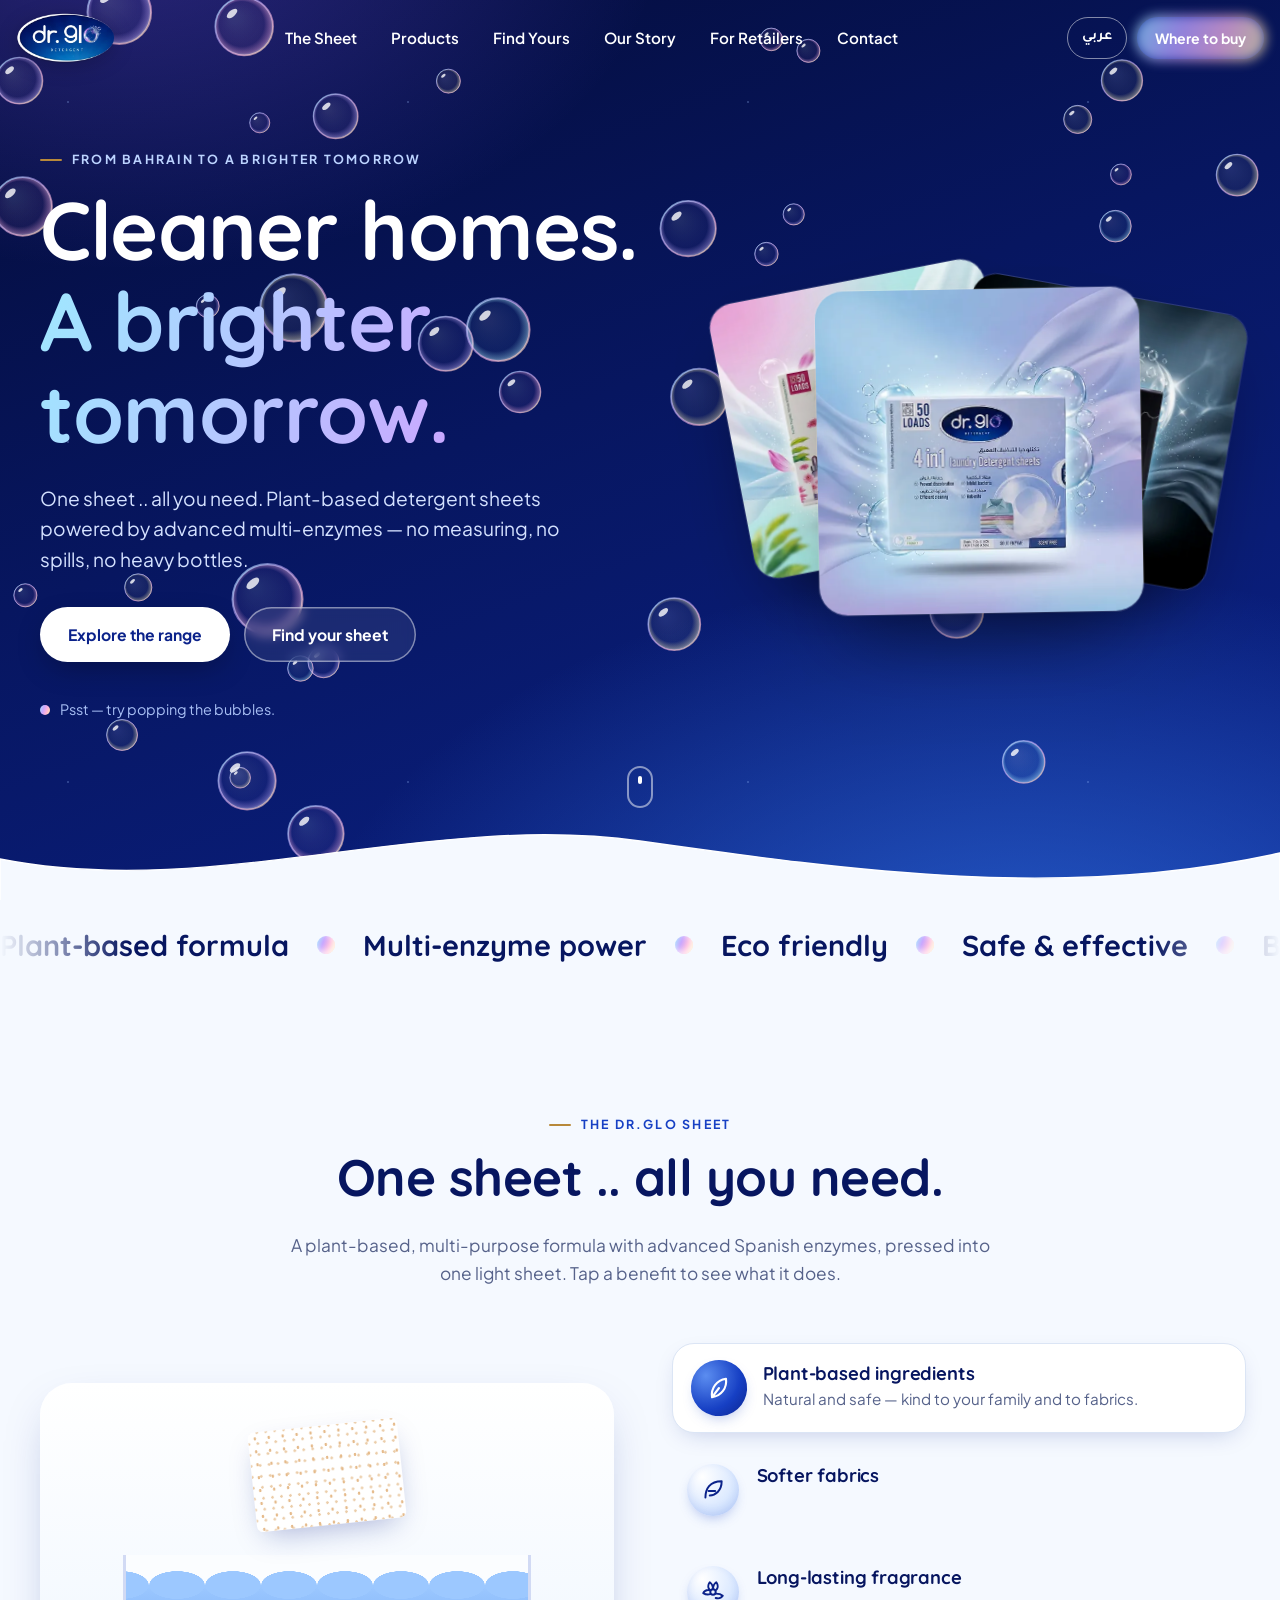
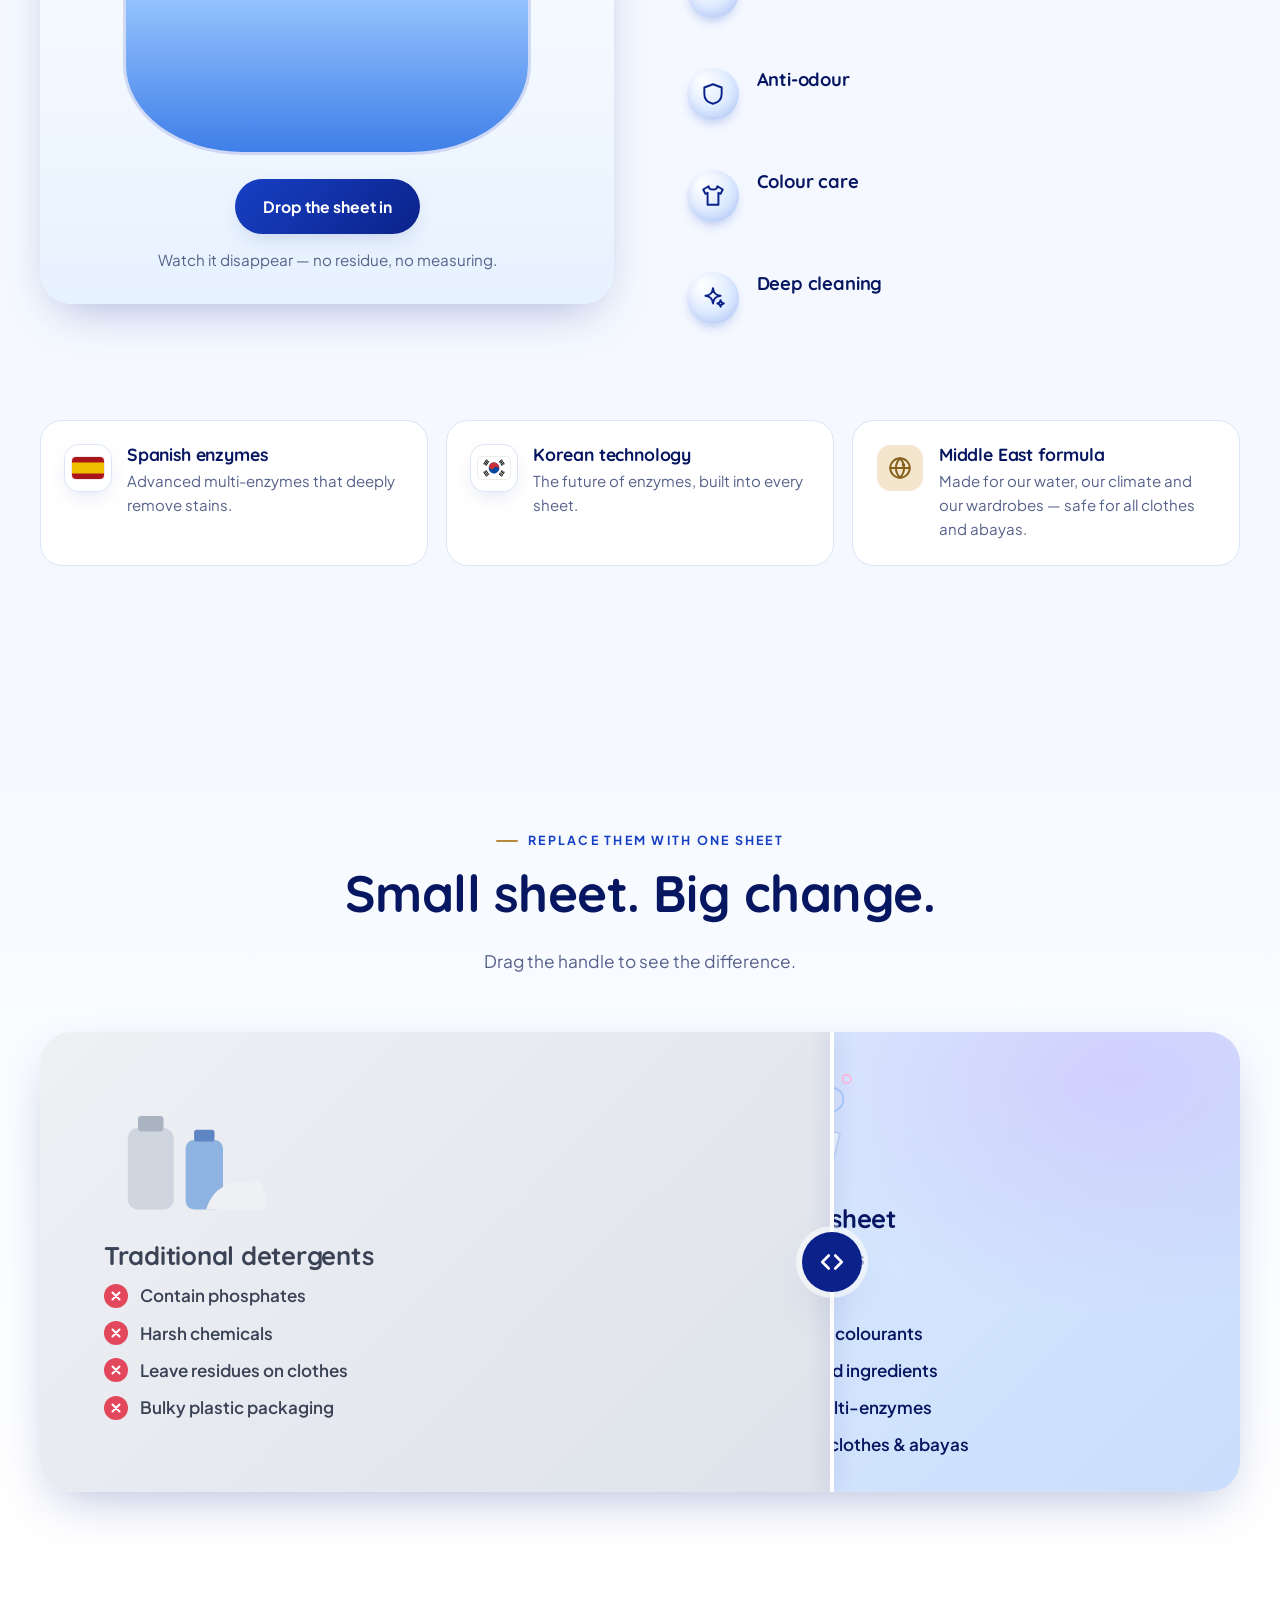
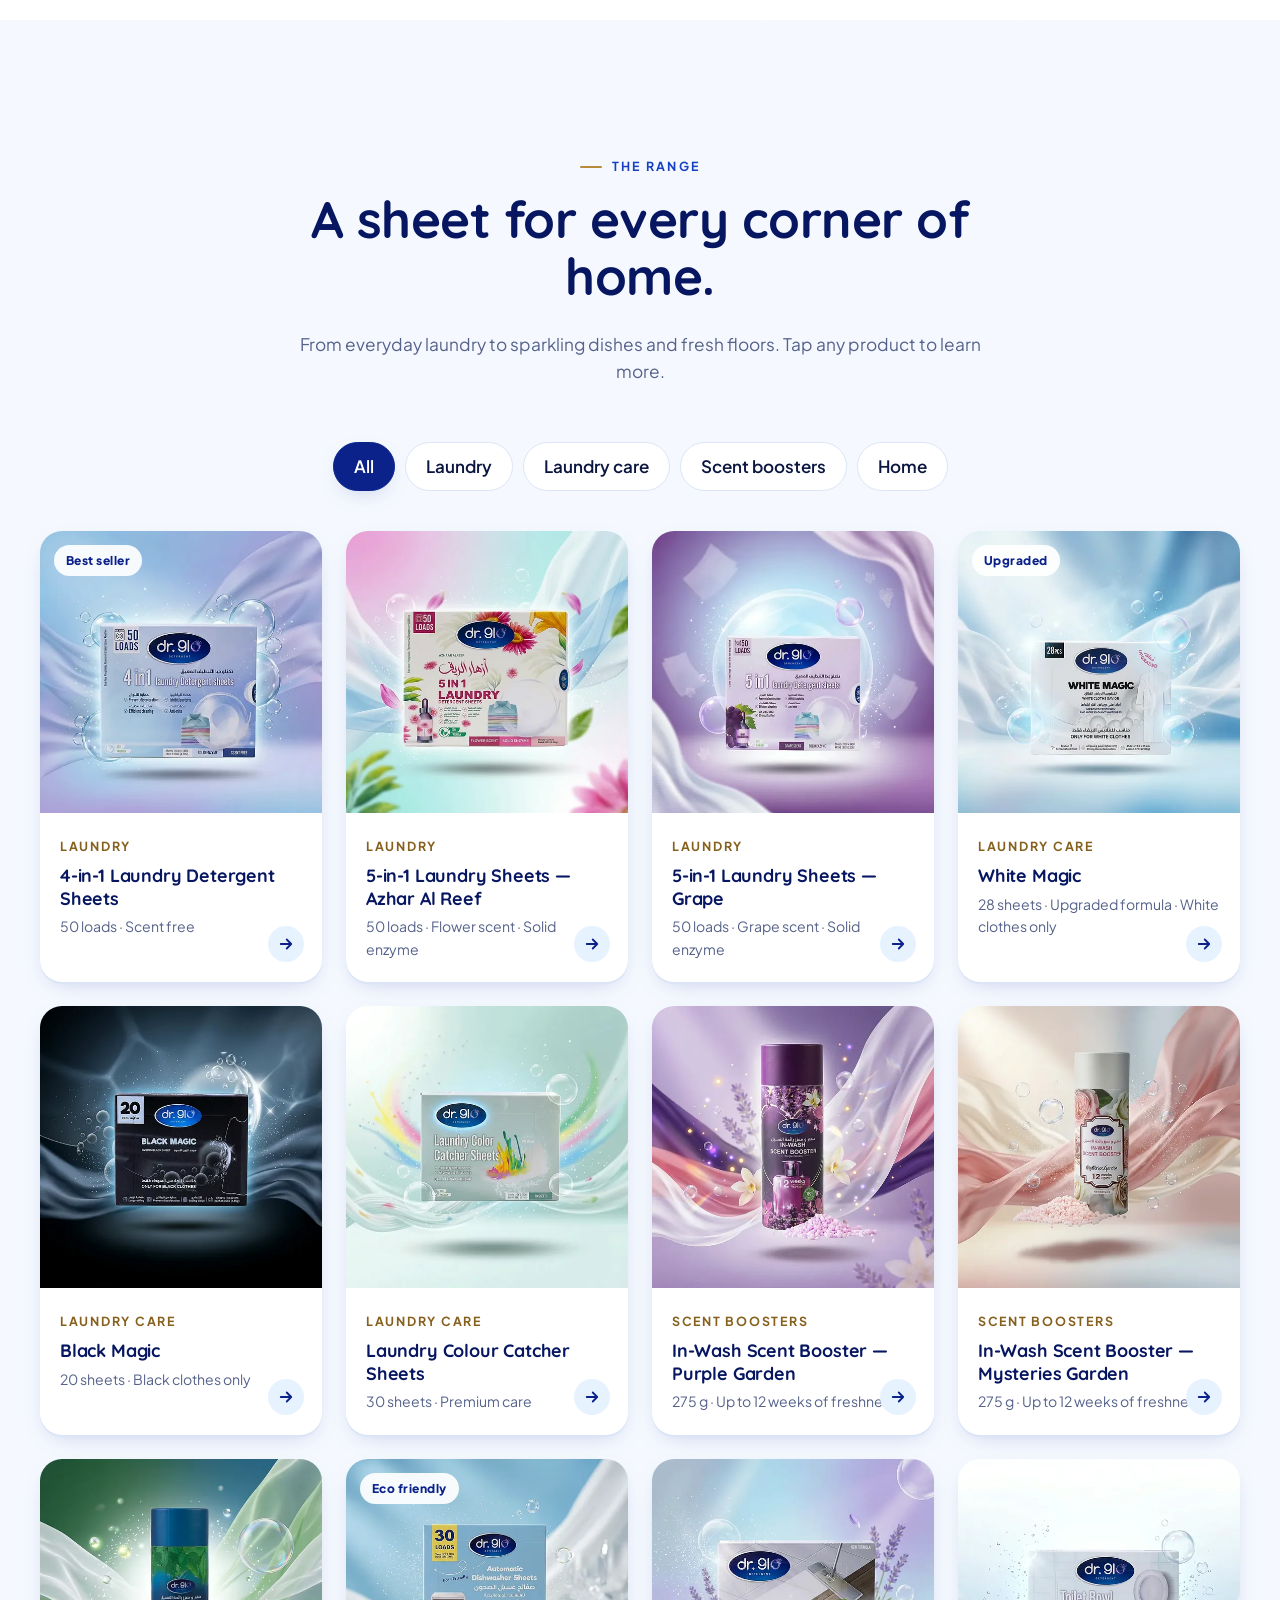
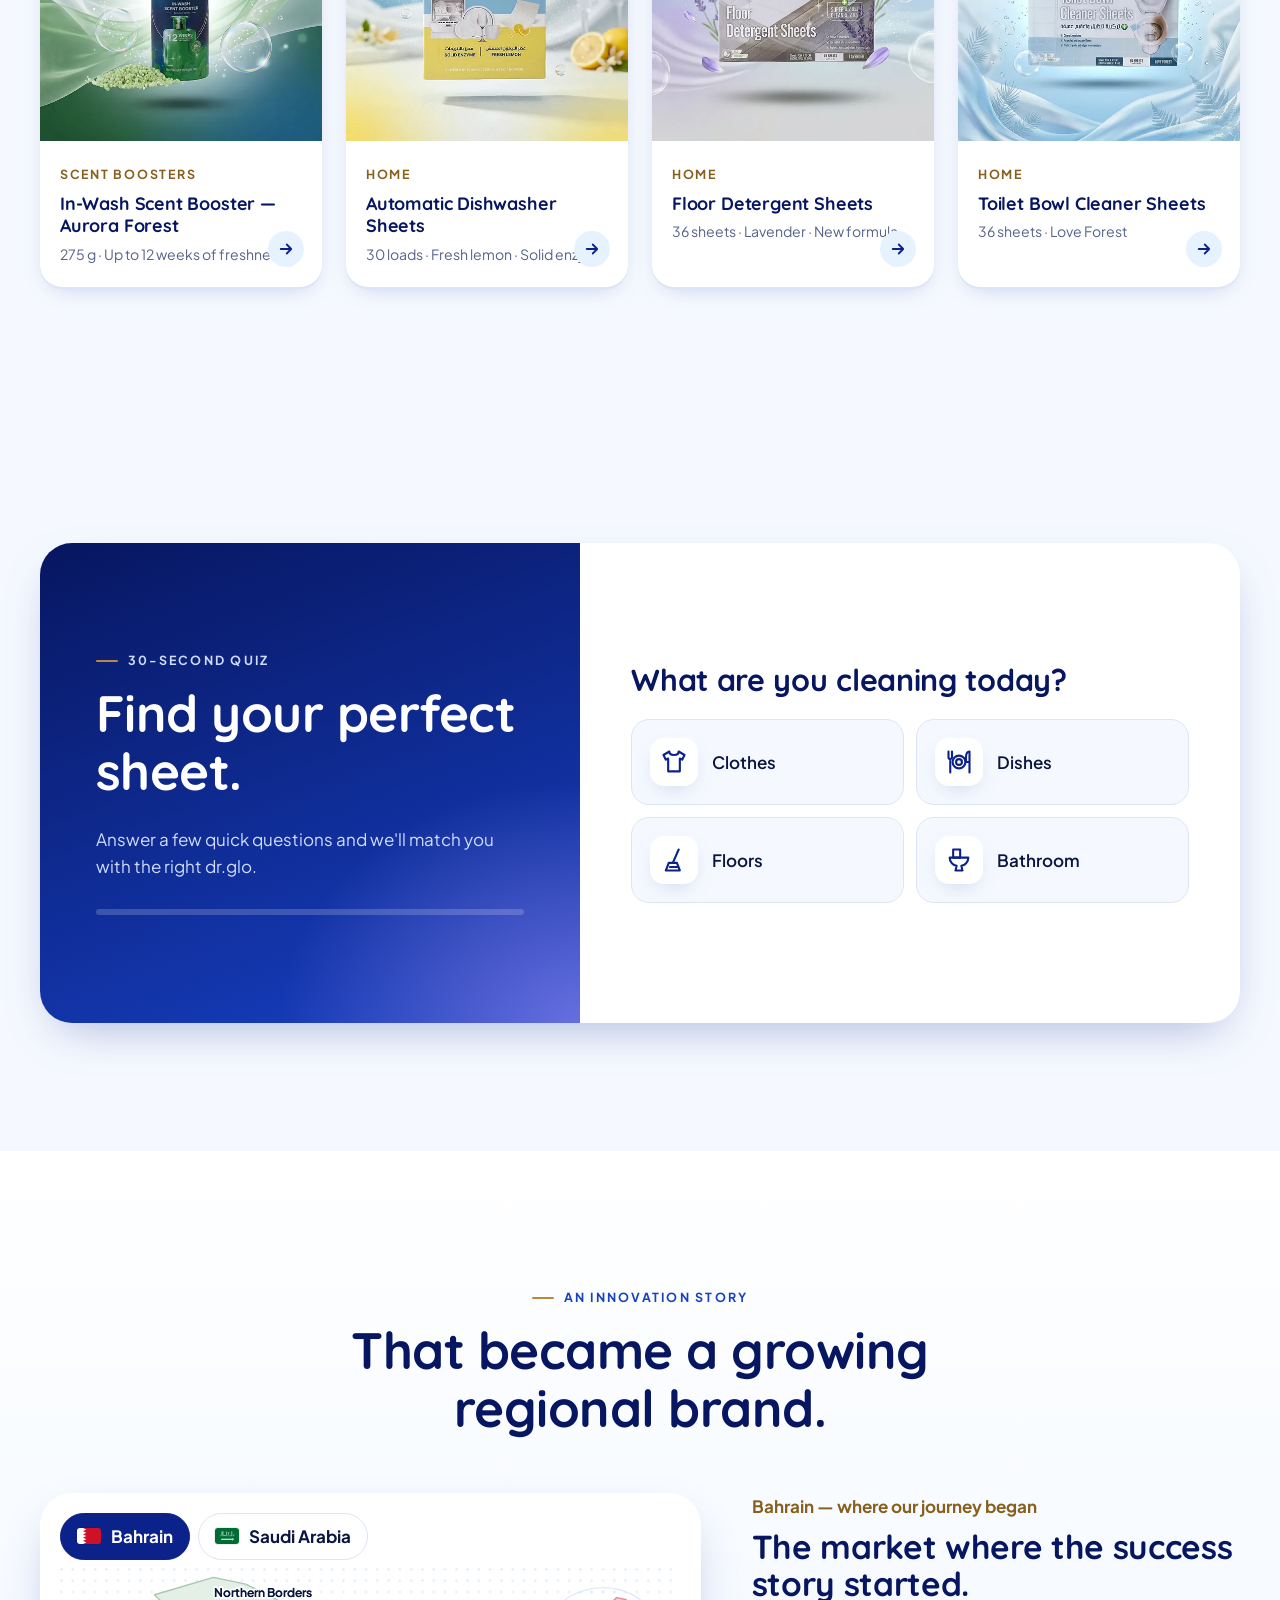
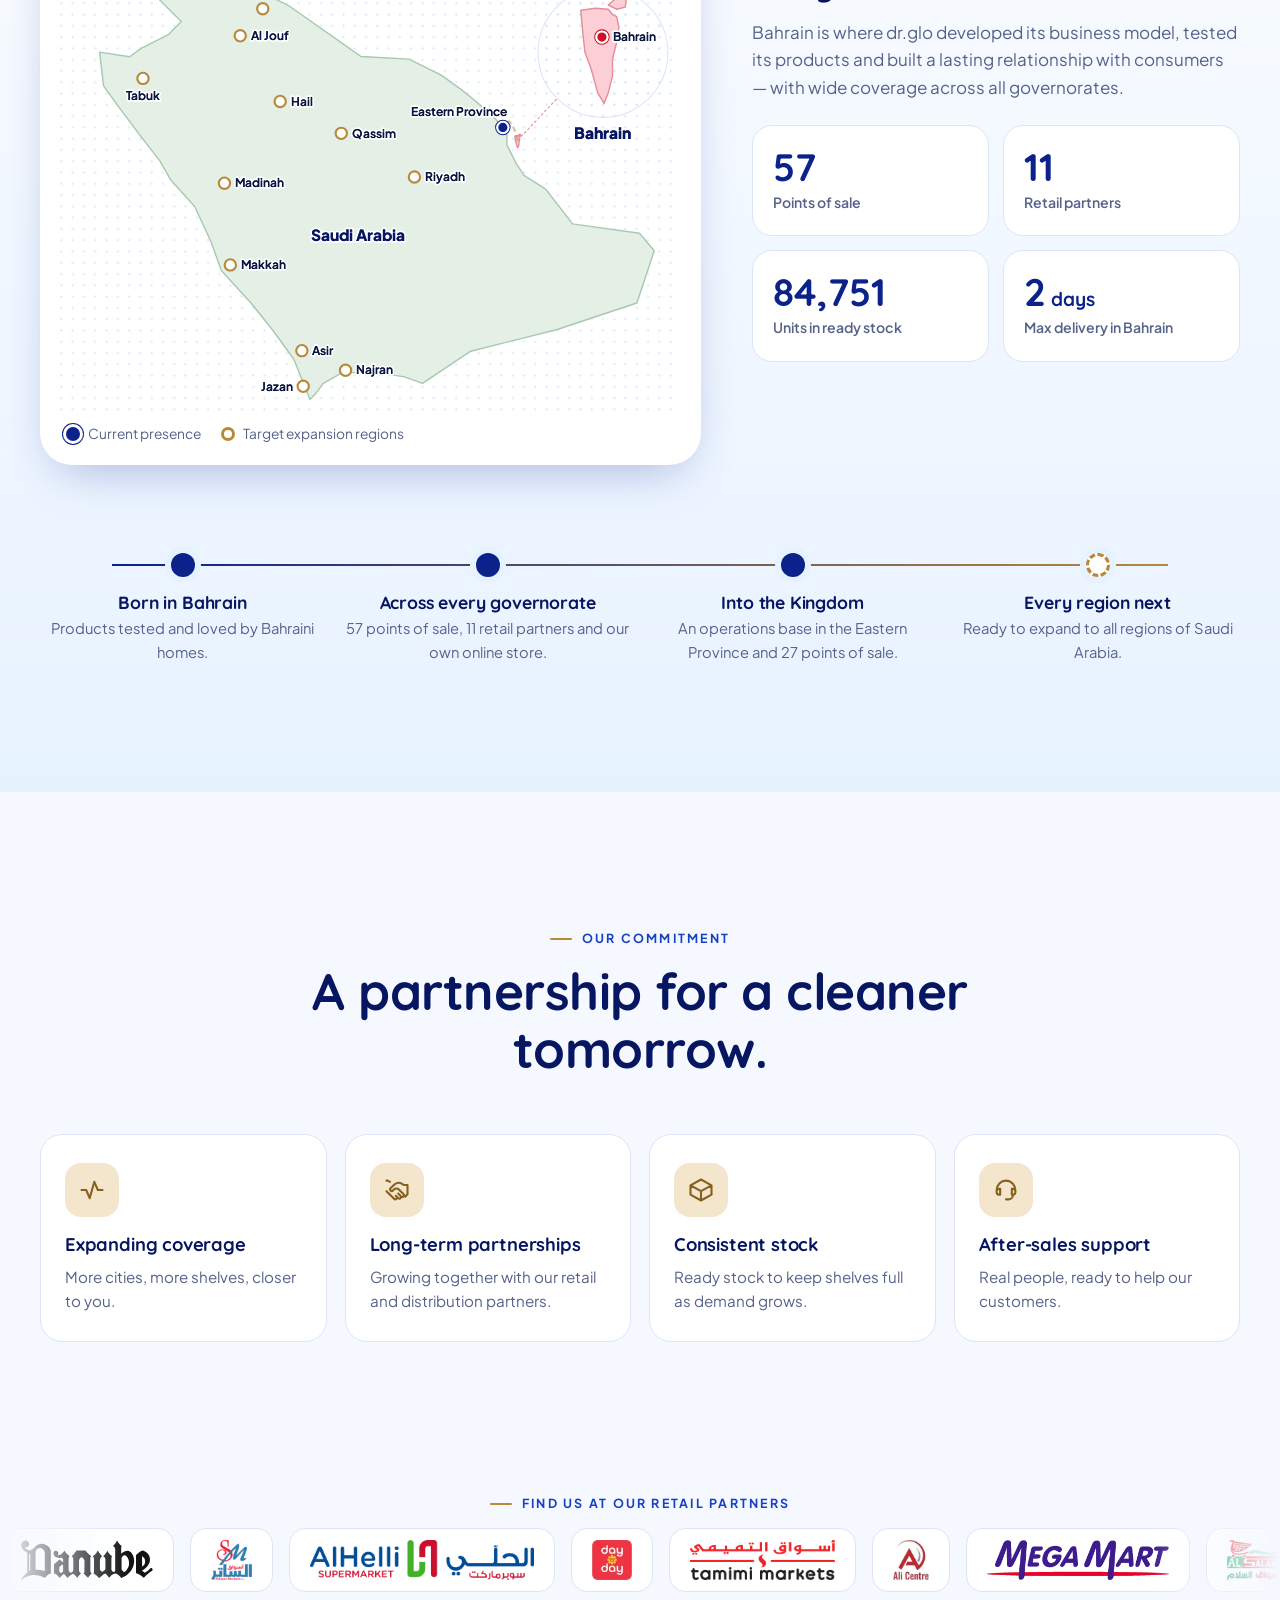
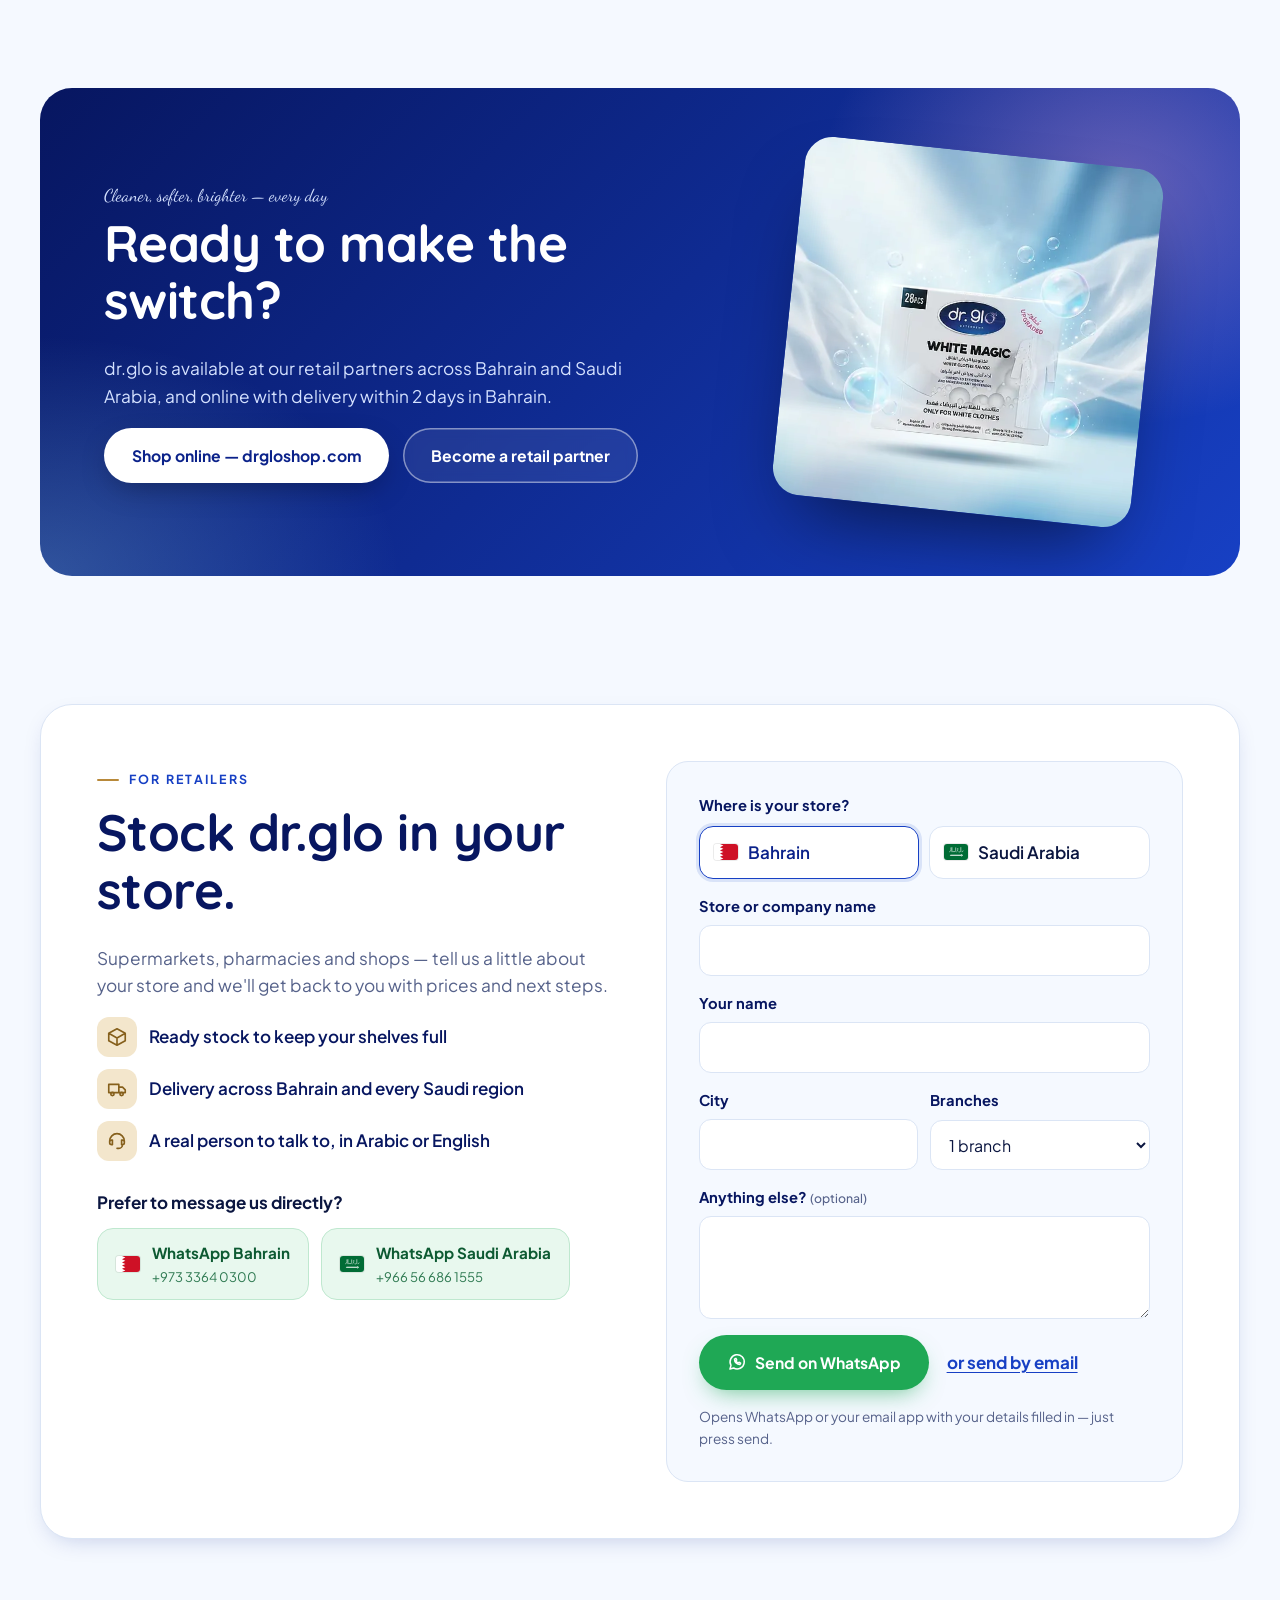
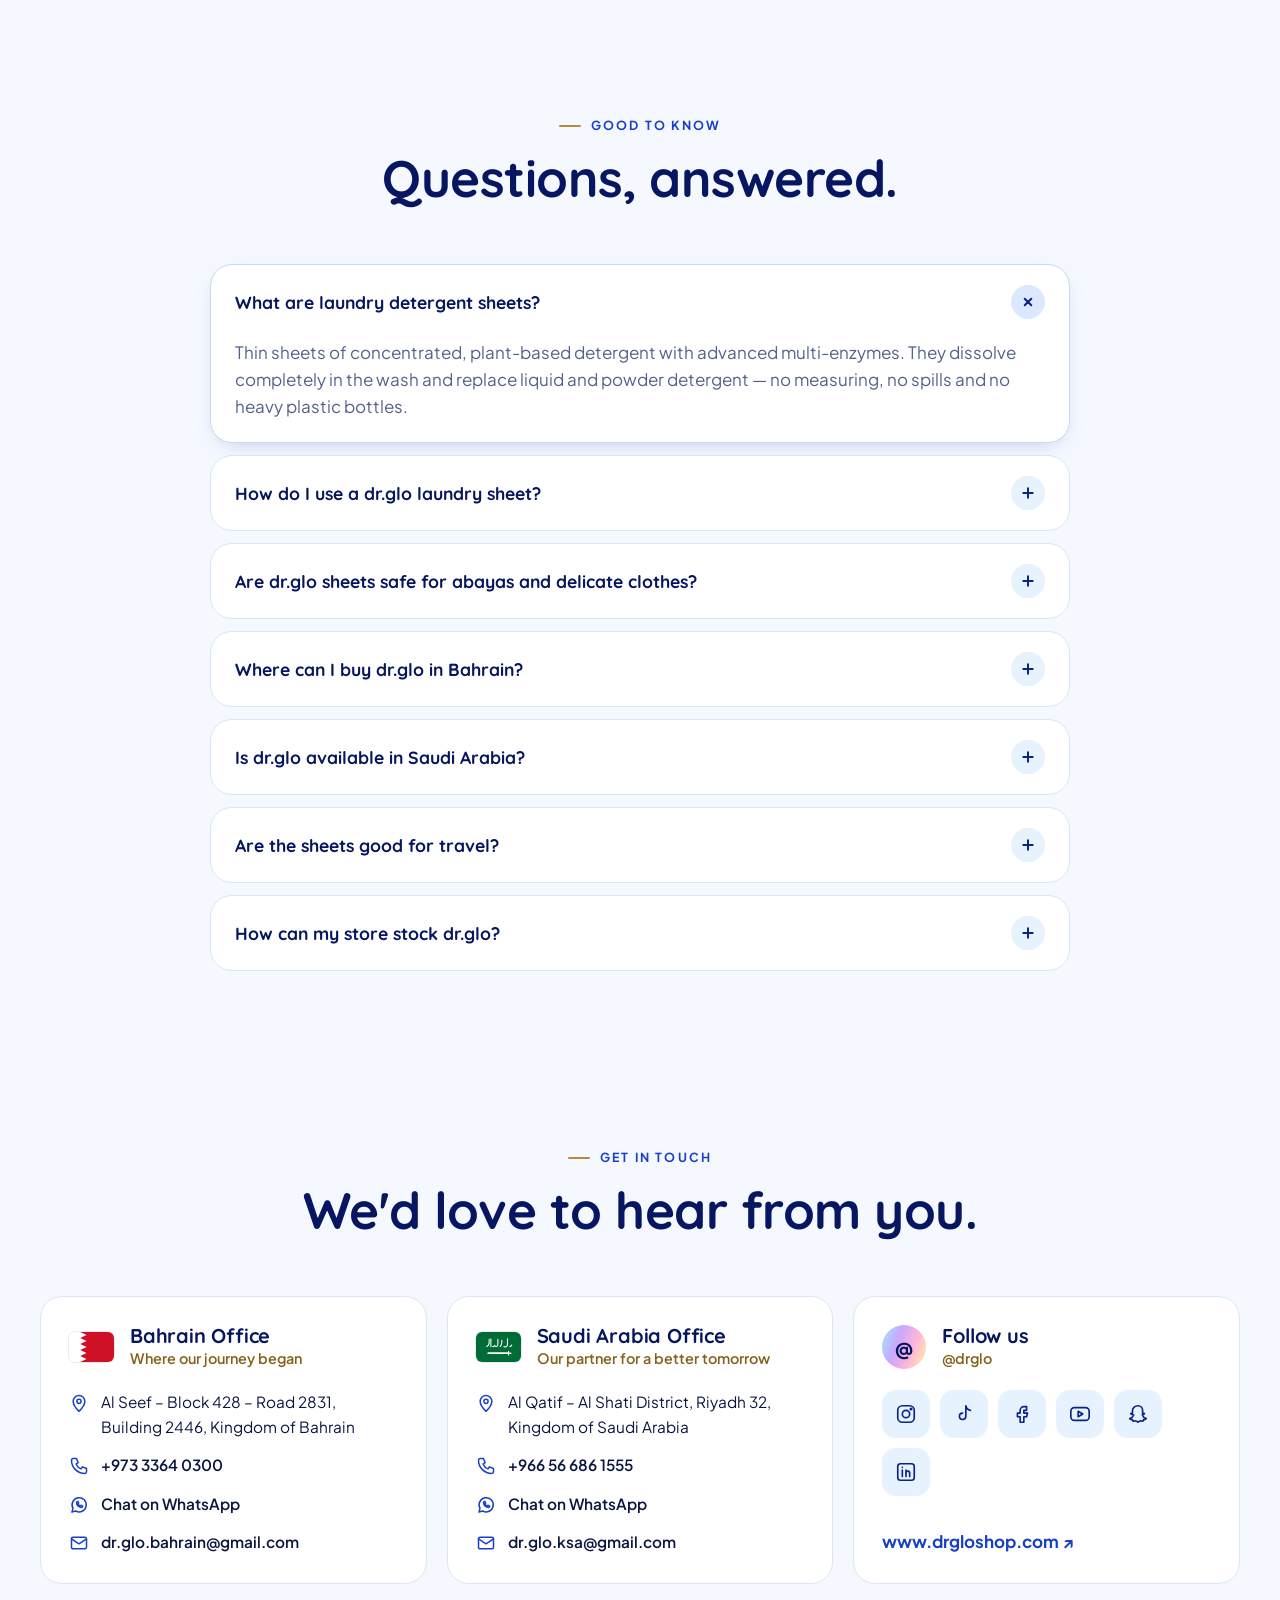
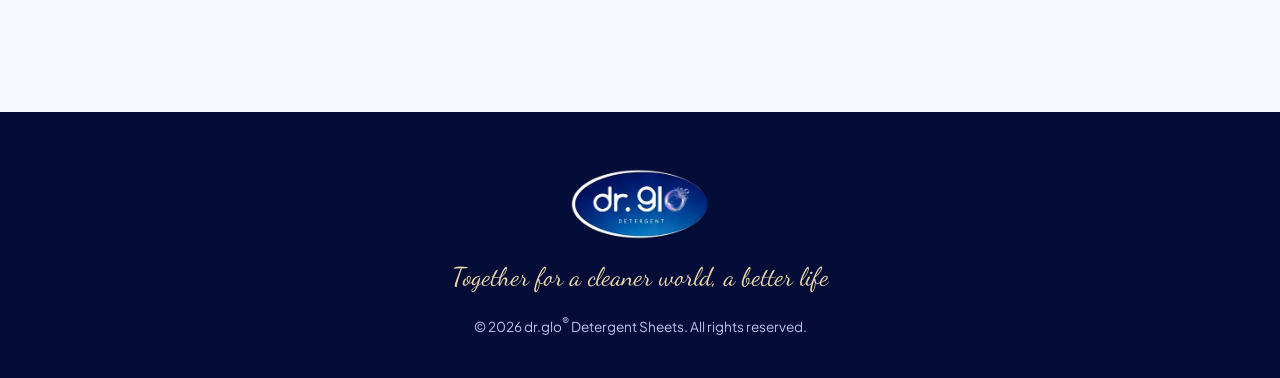
==== commit 60449c49: "seo" ====
--- a/index.html
+++ b/index.html
@@ -165,6 +165,72 @@
         "@id": "https://drgloglobal.com/#organization"
       },
       "primaryImageOfPage": "https://drgloglobal.com/assets/img/og-image.jpg"
+    },
+    {
+      "@type": "FAQPage",
+      "@id": "https://drgloglobal.com/#faq",
+      "inLanguage": "en",
+      "isPartOf": {
+        "@id": "https://drgloglobal.com/#webpage"
+      },
+      "mainEntity": [
+        {
+          "@type": "Question",
+          "name": "What are laundry detergent sheets?",
+          "acceptedAnswer": {
+            "@type": "Answer",
+            "text": "Thin sheets of concentrated, plant-based detergent with advanced multi-enzymes. They dissolve completely in the wash and replace liquid and powder detergent — no measuring, no spills and no heavy plastic bottles."
+          }
+        },
+        {
+          "@type": "Question",
+          "name": "How do I use a dr.glo laundry sheet?",
+          "acceptedAnswer": {
+            "@type": "Answer",
+            "text": "Place one sheet in the drum before adding your clothes, then wash as usual. For large or heavily soiled loads, use two sheets."
+          }
+        },
+        {
+          "@type": "Question",
+          "name": "Are dr.glo sheets safe for abayas and delicate clothes?",
+          "acceptedAnswer": {
+            "@type": "Answer",
+            "text": "Yes. Our formula is plant-based, with no phosphates, no chlorine and no artificial colourants, and it is safe for all clothes and abayas. For black clothes and abayas, Black Magic helps keep the colour deep black."
+          }
+        },
+        {
+          "@type": "Question",
+          "name": "Where can I buy dr.glo in Bahrain?",
+          "acceptedAnswer": {
+            "@type": "Answer",
+            "text": "dr.glo is available at 57 points of sale across every governorate of Bahrain, including Danube, Al Helli, Tamimi Markets and Mega Mart, and online at drgloshop.com with delivery within 2 days."
+          }
+        },
+        {
+          "@type": "Question",
+          "name": "Is dr.glo available in Saudi Arabia?",
+          "acceptedAnswer": {
+            "@type": "Answer",
+            "text": "Yes. From our operations base in the Eastern Province, dr.glo is available at 27 points of sale through partners including Mazaya, Al Muntazah Markets and Al-A'raf Markets, with delivery to all regions within 3–5 days."
+          }
+        },
+        {
+          "@type": "Question",
+          "name": "Are the sheets good for travel?",
+          "acceptedAnswer": {
+            "@type": "Answer",
+            "text": "Very. dr.glo sheets are light, compact and can't spill, so you can pack a few for any trip."
+          }
+        },
+        {
+          "@type": "Question",
+          "name": "How can my store stock dr.glo?",
+          "acceptedAnswer": {
+            "@type": "Answer",
+            "text": "We'd love to partner with you. Fill in the retailer form and it goes straight to our team on WhatsApp, or message us directly on WhatsApp Bahrain or WhatsApp Saudi Arabia."
+          }
+        }
+      ]
     }
   ]
 }
@@ -206,6 +272,7 @@
         <div class="hero__copy">
           <p class="eyebrow eyebrow--light" data-i18n="hero.eyebrow">From Bahrain to a brighter tomorrow</p>
           <h1 class="hero__title">
+            <span class="sr-only" data-i18n="hero.h1">dr.glo laundry detergent sheets: </span>
             <span data-i18n="hero.t1">Cleaner homes.</span>
             <span class="iridescent" data-i18n="hero.t2">A brighter tomorrow.</span>
           </h1>
@@ -217,9 +284,9 @@
           <p class="hero__hint"><span class="hint-dot"></span><span data-i18n="hero.hint">Psst — try popping the bubbles.</span> <b class="pop-count" id="popCount" hidden></b></p>
         </div>
         <div class="hero__stack" id="heroStack" aria-hidden="true">
-          <img class="stack-card stack-card--1" src="assets/img/products/5in1-azhar-al-reef-sm.webp" alt="">
-          <img class="stack-card stack-card--2" src="assets/img/products/black-magic-sm.webp" alt="">
-          <img class="stack-card stack-card--3" src="assets/img/products/4in1-laundry-sheets-sm.webp" alt="" fetchpriority="high">
+          <img class="stack-card stack-card--1" src="assets/img/products/5in1-azhar-al-reef-sm.webp" alt="" width="560" height="560">
+          <img class="stack-card stack-card--2" src="assets/img/products/black-magic-sm.webp" alt="" width="560" height="560">
+          <img class="stack-card stack-card--3" src="assets/img/products/4in1-laundry-sheets-sm.webp" alt="" width="560" height="560" fetchpriority="high">
         </div>
       </div>
       <a href="#values" class="hero__scroll" aria-label="Scroll down"><span></span></a>
--- a/css/style.css
+++ b/css/style.css
@@ -164,7 +164,7 @@
 
 .hero__stack { position: relative; height: clamp(340px, 42vw, 520px); perspective: 1200px; pointer-events: auto; }
 .stack-card {
-  position: absolute; width: 62%; aspect-ratio: 1; object-fit: cover; border-radius: 28px; top: 50%; left: 50%;
+  position: absolute; width: 62%; height: auto; aspect-ratio: 1; object-fit: cover; border-radius: 28px; top: 50%; left: 50%;
   box-shadow: 0 40px 80px -30px rgba(0,0,0,.6), 0 0 0 1px rgba(255,255,255,.18);
   transition: transform .8s var(--ease); will-change: transform;
 }
@@ -244,7 +244,8 @@
 @keyframes rise { 0% { transform: translate(0,0) scale(.4); opacity: 0; } 15% { opacity: 1; } 100% { transform: translate(var(--x, 0), -200px) scale(1); opacity: 0; } }
 .dissolve__caption { margin: 14px 0 0; color: var(--muted); font-size: .95rem; min-height: 1.6em; }
 
-.benefits { list-style: none; margin: 0; padding: 0; display: grid; gap: 12px; }
+.benefits { list-style: none; margin: 0; padding: 0; display: grid; gap: 12px; align-content: start; }
+.benefits.is-measuring, .benefits.is-measuring * { transition: none !important; }
 .benefit {
   display: flex; gap: 18px; align-items: flex-start; padding: 18px 20px; border-radius: var(--radius); cursor: pointer;
   border: 1.5px solid transparent; transition: background .3s, border-color .3s, transform .3s var(--ease), box-shadow .3s;
@@ -467,13 +468,21 @@
 .commit__card h3 { font-size: 1.15rem; color: var(--navy-900); }
 .commit__card p { color: var(--muted); margin: 0; font-size: .95rem; }
 
+/* Read by search engines and screen readers, not shown on screen. */
+.sr-only { position: absolute; width: 1px; height: 1px; margin: -1px; padding: 0; overflow: hidden; clip: rect(0 0 0 0); white-space: nowrap; border: 0; }
+
 /* ---------- Partners ---------- */
 .partners { padding: 24px 0 clamp(56px, 8vw, 96px); }
 .marquee--partners .marquee__track { gap: 16px; animation-duration: 50s; }
 .partner {
-  white-space: nowrap; padding: 16px 28px; border-radius: 16px; background: #fff; border: 1px solid var(--line);
+  display: flex; align-items: center; height: 64px; flex: none;
+  white-space: nowrap; padding: 0 28px; border-radius: 16px; background: #fff; border: 1px solid var(--line);
   font-family: var(--font-display); font-weight: 700; font-size: 1.1rem; color: var(--navy-900);
 }
+/* Logos sit in the same 64px chip as the text names. Every logo gets the same height and
+   keeps its own aspect ratio, so the chips end up with naturally varied widths. */
+.partner--logo { padding: 0 20px; }
+.partner--logo img { display: block; height: 40px; width: auto; }
 
 /* ---------- Buy ---------- */
 .buy { padding-top: 0; }
@@ -510,7 +519,7 @@
 .wa-btn small { display: block; font-size: .82rem; color: #2f7a52; }
 
 .rform { background: var(--ice); border: 1px solid var(--line); border-radius: var(--radius); padding: clamp(20px, 3vw, 32px); display: grid; gap: 16px; min-width: 0; }
-.rform__country { border: 0; padding: 0; margin: 0; display: grid; grid-template-columns: 1fr 1fr; gap: 10px; }
+.rform__country { border: 0; padding: 0; margin: 0; min-width: 0; display: grid; grid-template-columns: repeat(2, minmax(0, 1fr)); gap: 10px; }
 .rform__country legend { padding: 0; margin-bottom: 8px; font-weight: 700; font-size: .92rem; color: var(--navy-900); }
 .seg { position: relative; display: flex; align-items: center; gap: 10px; padding: 12px 14px; border-radius: 14px; background: #fff; border: 1.5px solid var(--line); font-weight: 600; cursor: pointer; transition: border-color .2s, box-shadow .2s; }
 .seg input { position: absolute; opacity: 0; pointer-events: none; }
@@ -679,7 +688,9 @@
   .map text.big { font-size: 40px; }
   .map .pin circle.core { r: 13; }
   .map-hint { display: block; }
-  .nav .btn--glow { display: none; }
+  .nav__inner { gap: 10px; }
+  .nav__actions { gap: 6px; }
+  .nav .btn--glow { padding: 9px 13px; font-size: .8rem; white-space: nowrap; }
   .nav__logo img { height: 44px; }
   .quiz__answers { grid-template-columns: 1fr; }
   .rform__row { grid-template-columns: 1fr; }
@@ -700,6 +711,15 @@
   .dissolve__stage { height: 300px; }
   .timeline { grid-template-columns: 1fr; }
 }
+/* small phones: shrink the nav so logo, language, "Where to buy" and menu still fit on one row */
+@media (max-width: 380px) {
+  .nav__inner { width: calc(100% - 24px); gap: 6px; }
+  .rform__country { grid-template-columns: 1fr; }
+  .nav__actions { gap: 5px; }
+  .nav__logo img, .nav.is-scrolled .nav__logo img { height: 36px; }
+  .nav .lang-toggle { padding-inline: 10px; }
+  .nav .btn--glow { padding: 8px 11px; font-size: .76rem; }
+}
 /* short landscape phones */
 @media (max-height: 520px) and (orientation: landscape) {
   .hero { min-height: auto; padding-bottom: 110px; }
